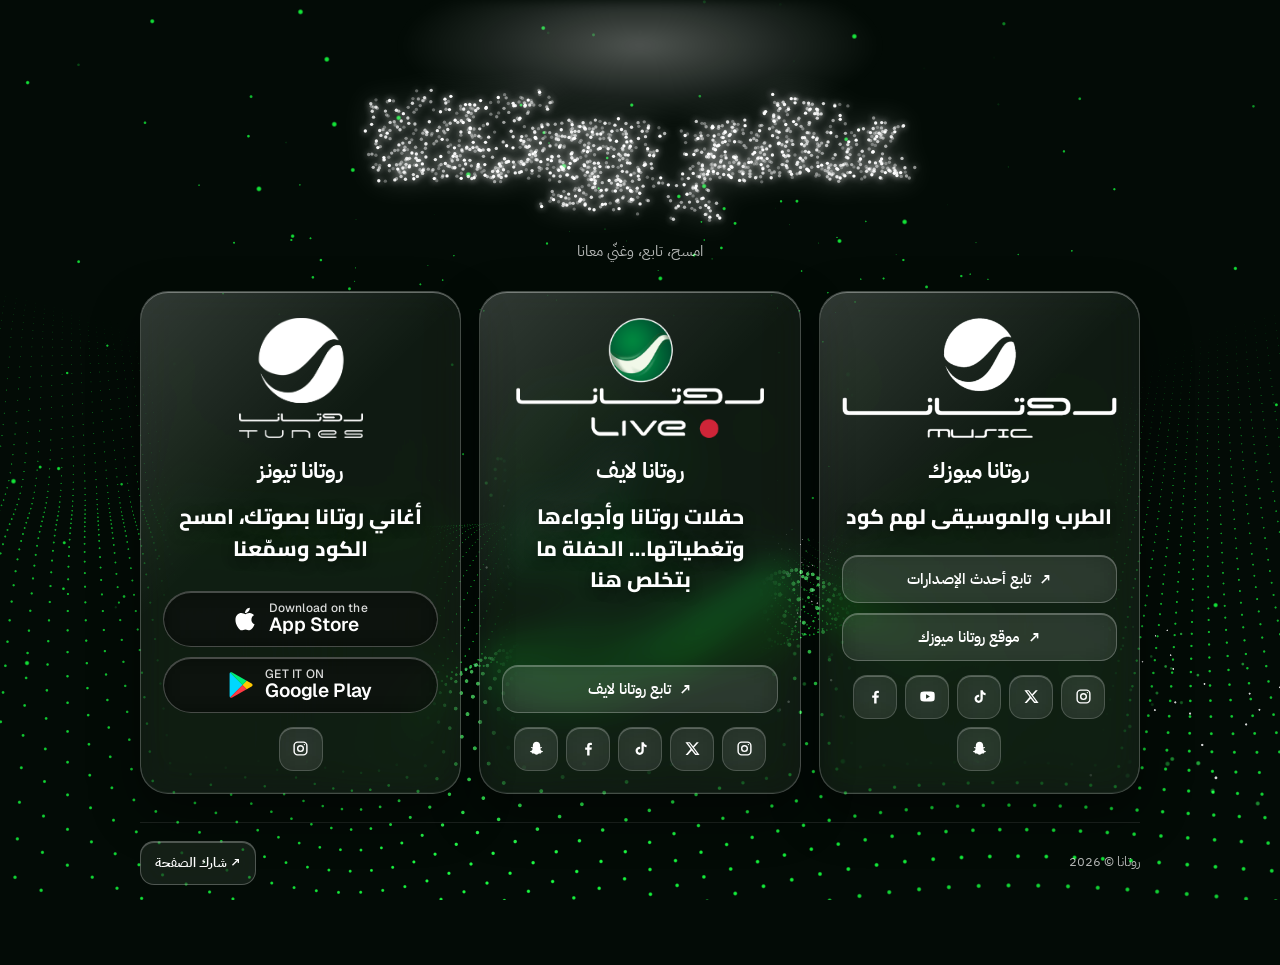
==== index.html @ de1cac42 "Restore first dot title version" ====
<!doctype html>
<html lang="ar" dir="rtl" data-theme="dark">
  <head>
    <meta charset="utf-8" />
    <meta name="viewport" content="width=device-width, initial-scale=1, viewport-fit=cover" />
    <meta name="theme-color" content="#030b06" />
    <title>عالم روتانا</title>
    <link rel="preconnect" href="https://fonts.googleapis.com" />
    <link rel="preconnect" href="https://fonts.gstatic.com" crossorigin />
    <link
      rel="stylesheet"
      href="https://fonts.googleapis.com/css2?family=IBM+Plex+Sans+Arabic:wght@400;500;600;700&family=Cairo:wght@800;900&family=Geist:wght@400;500;600&family=Geist+Mono:wght@400&display=swap"
    />
    <link rel="stylesheet" href="style.css" />
    <style>
      :root {
        --x-bg: #030b06;
        --x-green: #18c780;
        --x-green-hi: #14ff3d;
        --x-ink: #ffffff;
        --x-ink-2: rgba(255, 255, 255, 0.7);
        --x-font: "IBM Plex Sans Arabic", "Segoe UI", Tahoma, system-ui, sans-serif;
      }
      html, body { background: var(--x-bg); }
      body {
        color: var(--x-ink);
        font-family: var(--x-font);
        font-size: 16px;
        line-height: 1.6;
        -webkit-font-smoothing: antialiased;
        margin: 0;
      }

      /* Owner's background host (particles-bg.css) */
      .rotana-background-host,
      .rotana-particle-background {
        position: fixed;
        inset: 0;
        pointer-events: none;
        z-index: 0;
        overflow: hidden;
        background: #030b06;
      }
      .rotana-particle-background canvas {
        display: block;
        position: absolute;
        inset: 0;
        width: 100%;
        height: 100%;
      }
      /* Fallback: no WebGL or reduced motion */
      .rotana-background-host.x-fallback {
        background-color: #030b06;
        background-image: radial-gradient(rgba(255, 255, 255, 0.06) 1px, transparent 1.4px);
        background-size: 16px 16px;
      }

      #bg.rotana-background-host { position: fixed; inset: 0; z-index: 0; }
      .page {
        position: relative;
        z-index: 1;
        background: transparent;
      }
      .x-wrap {
        position: relative;
        z-index: 1;
        background: transparent;
        max-width: 1120px;
        margin: 0 auto;
        padding: 28px 18px 32px;
        font-family: var(--x-font);
      }

      /* Header */
      .x-head { text-align: center; padding: 8px 0 28px; }
      .x-head__logo { width: 140px; height: auto; display: block; margin: 0 auto 18px; }
      .x-head h1 {
        font: 700 26px/1.3 var(--x-font);
        margin: 0 0 6px;
        color: var(--x-ink);
        letter-spacing: 0;
      }
      .x-head p { margin: 0; color: var(--x-ink-2); font-size: 15px; }
      /* Dot-matrix title */
      .x-dt { position: relative; width: 100%; max-width: 560px; margin: 0 auto 10px; aspect-ratio: 3.4 / 1; }
      .x-dt::before {
        content: ""; position: absolute; left: 50%; top: -38%; width: 120%; height: 150%;
        transform: translateX(-50%); pointer-events: none;
        background: radial-gradient(ellipse 50% 45% at 50% 18%, rgba(255,255,255,.30), rgba(255,255,255,.10) 45%, rgba(255,255,255,0) 72%);
        filter: blur(6px);
      }
      .x-dt canvas { position: relative; display: block; width: 100%; height: 100%;
        filter: drop-shadow(0 0 3px rgba(255,255,255,.95)) drop-shadow(0 0 14px rgba(255,255,255,.45)); }
      .x-head .x-dt__text { position: absolute; inset: 0; margin: 0; display: flex; align-items: center; justify-content: center;
        font: 900 64px/1 "Cairo", var(--x-font); color: #fff; text-shadow: 0 0 18px rgba(255,255,255,.6); }
      .x-head .x-dt.is-dots .x-dt__text { color: transparent; text-shadow: none; }


      /* Cards */
      .x-cards { display: grid; grid-template-columns: 1fr; gap: 18px; }
      .x-card {
        position: relative;
        display: flex;
        flex-direction: column;
        gap: 14px;
        padding: 26px 22px 22px;
        border-radius: 28px;
        isolation: isolate;
        border: 1px solid rgba(255, 255, 255, 0.22);
        background: rgba(20, 24, 22, 0.72);
        box-shadow: inset 0 1px 0 rgba(255, 255, 255, 0.35), inset 0 -1px 0 rgba(255, 255, 255, 0.06), 0 20px 50px rgba(0, 0, 0, 0.45);
        scroll-margin-top: 24px;
        transition: border-color 0.3s ease;
        text-align: center;
        align-items: center;
      }
      .x-card::before {
        content: "";
        position: absolute;
        inset: 0;
        z-index: -1;
        border-radius: inherit;
        background: linear-gradient(135deg, rgba(255, 255, 255, 0.14), transparent 40%);
        pointer-events: none;
      }
      .x-card > * { width: 100%; }
      .x-card > .x-card__sub, .x-card > .x-arrived { width: auto; }
      @supports ((backdrop-filter: blur(18px)) or (-webkit-backdrop-filter: blur(18px))) {
        .x-card {
          background: linear-gradient(rgba(255, 255, 255, 0.06), rgba(255, 255, 255, 0.06)) transparent;
          -webkit-backdrop-filter: blur(18px) saturate(170%);
          backdrop-filter: blur(18px) saturate(170%);
        }
      }
      .x-card__mark { display: flex; justify-content: center; align-items: center; height: 110px; }
      .x-card__mark img { max-height: 110px; max-width: 100%; width: auto; height: auto; object-fit: contain; display: block; margin: 0 auto; }
      @media (min-width: 900px) {
        .x-card__mark { height: 120px; }
        .x-card__mark img { max-height: 120px; }
      }
      .x-card__sub {
        display: inline-flex;
        align-items: center;
        gap: 6px;
        font: 600 12px/1 var(--x-font);
        letter-spacing: 0.22em;
        color: var(--x-ink-2);
        direction: ltr;
      }
      .x-live-dot {
        width: 7px; height: 7px; border-radius: 50%;
        background: #ff3b3b;
        box-shadow: 0 0 0 3px rgba(255, 59, 59, 0.18);
      }
      .x-card h2 { font: 700 22px/1.35 var(--x-font); margin: 4px 0 0; color: var(--x-ink); }
      .x-card__line { margin: 2px 0 4px; color: #fff; font-family: "Cairo", var(--x-font); font-weight: 800; font-size: 21px; line-height: 1.5; letter-spacing: 0; text-shadow: 0 2px 12px rgba(0,0,0,.55); flex: 1; }

      .x-btns { display: flex; flex-direction: column; align-items: stretch; justify-content: center; gap: 10px; margin-top: 4px; text-align: center; }
      .x-btn {
        display: flex;
        align-items: center;
        justify-content: center;
        gap: 8px;
        min-height: 48px;
        padding: 10px 16px;
        border-radius: 16px;
        border: 1px solid rgba(255, 255, 255, 0.25);
        background-color: transparent;
        background-image: linear-gradient(rgba(255, 255, 255, 0.08), rgba(255, 255, 255, 0.08));
        -webkit-backdrop-filter: blur(18px) saturate(170%);
        backdrop-filter: blur(18px) saturate(170%);
        box-shadow: inset 0 1px 0 rgba(255, 255, 255, 0.25);
        color: var(--x-ink);
        font: 600 15px/1.2 var(--x-font);
        text-decoration: none;
        transition: border-color 0.2s ease, background-color 0.2s ease;
      }
      .x-btn:hover, .x-btn:active, .x-btn:focus-visible {
        border-color: var(--x-green);
        background-color: transparent;
        background-image: linear-gradient(rgba(255, 255, 255, 0.14), rgba(255, 255, 255, 0.14));
        color: var(--x-ink);
      }
      .x-btn:focus-visible, .x-icon:focus-visible { outline: 2px solid var(--x-green-hi); outline-offset: 2px; }
      .x-btn--pick { border-color: var(--x-green); }

      /* Store badges */
      .x-store {
        direction: ltr;
        gap: 12px;
        min-height: 56px;
        padding: 8px 22px;
        border-radius: 999px;
        border: 1px solid rgba(255, 255, 255, 0.25);
        background-color: rgba(0, 0, 0, 0.55);
        background-image: none;
        -webkit-backdrop-filter: blur(10px);
        backdrop-filter: blur(10px);
      }
      .x-store:hover, .x-store:active, .x-store:focus-visible { background-color: rgba(0, 0, 0, 0.7); background-image: none; }
      .x-store.x-btn--pick { border-color: var(--x-green); box-shadow: 0 0 0 1px var(--x-green), 0 0 18px rgba(24, 199, 128, 0.3); }
      .x-store__logo { width: 24px; height: 26px; flex: none; display: block; }
      .x-store__txt { display: flex; flex-direction: column; align-items: flex-start; text-align: left; line-height: 1.1; font-family: "Geist", system-ui, sans-serif; }
      .x-store__txt small { font-size: 12px; font-weight: 500; letter-spacing: 0.02em; color: rgba(255, 255, 255, 0.85); }
      .x-store__txt b { font-size: 19px; font-weight: 600; letter-spacing: -0.01em; color: #fff; }

      .x-icons { display: flex; flex-wrap: wrap; justify-content: center; gap: 8px; }
      .x-icon {
        width: 44px; height: 44px;
        display: inline-flex; align-items: center; justify-content: center;
        border-radius: 14px;
        border: 1px solid rgba(255, 255, 255, 0.18);
        background-color: transparent;
        background-image: linear-gradient(rgba(255, 255, 255, 0.08), rgba(255, 255, 255, 0.08));
        -webkit-backdrop-filter: blur(18px) saturate(170%);
        backdrop-filter: blur(18px) saturate(170%);
        box-shadow: inset 0 1px 0 rgba(255, 255, 255, 0.25);
        color: #fff;
        transition: border-color 0.2s ease;
      }
      .x-icon:hover, .x-icon:active { border-color: var(--x-green); }
      .x-icon svg { width: 17px; height: 17px; display: block; }

      /* Arrived via QR */
      .x-arrived {
        position: absolute;
        top: 18px;
        left: 18px;
        padding: 4px 10px;
        border-radius: 999px;
        font: 600 12px/1.5 var(--x-font);
        color: #d9ffe9;
        background: rgba(24, 199, 128, 0.16);
        border: 1px solid rgba(24, 199, 128, 0.5);
      }
      .x-arrived[hidden] { display: none; }
      .x-card.is-arrived { border-color: var(--x-green); animation: x-glow 2s ease-out 1; }
      @keyframes x-glow {
        0% { box-shadow: inset 0 1px 0 rgba(255,255,255,.35), 0 0 0 0 rgba(24,199,128,0); }
        30% { box-shadow: inset 0 1px 0 rgba(255,255,255,.35), 0 0 36px 4px rgba(24,199,128,.45); }
        100% { box-shadow: inset 0 1px 0 rgba(255,255,255,.35), inset 0 -1px 0 rgba(255,255,255,.06), 0 20px 50px rgba(0,0,0,.45); }
      }

      /* Footer */
      .x-foot {
        display: flex;
        align-items: center;
        justify-content: space-between;
        gap: 12px;
        margin-top: 28px;
        padding-top: 18px;
        border-top: 1px solid rgba(255, 255, 255, 0.1);
        color: var(--x-ink-2);
        font-size: 13px;
      }
      .x-foot p { margin: 0; }
      .x-share {
        min-height: 44px;
        padding: 8px 14px;
        border-radius: 14px;
        border: 1px solid rgba(255, 255, 255, 0.25);
        background-color: transparent;
        background-image: linear-gradient(rgba(255, 255, 255, 0.08), rgba(255, 255, 255, 0.08));
        -webkit-backdrop-filter: blur(18px) saturate(170%);
        backdrop-filter: blur(18px) saturate(170%);
        box-shadow: inset 0 1px 0 rgba(255, 255, 255, 0.25);
        color: var(--x-ink);
        font: 600 13px/1 var(--x-font);
        cursor: pointer;
        transition: border-color 0.2s ease;
      }
      .x-share:hover, .x-share:active, .x-share.is-done { border-color: var(--x-green); }
      .x-share-status {
        margin: 10px 0 0;
        text-align: center;
        color: #d9ffe9;
        font-size: 13px;
        word-break: break-all;
      }
      .x-share-status[hidden] { display: none; }

      @media (min-width: 900px) {
        .x-wrap { padding: 44px 28px 40px; }
        .x-head__logo { width: 180px; }
        .x-cards { grid-template-columns: repeat(3, 1fr); }
      }
      @media (prefers-reduced-motion: reduce) {
        .x-card.is-arrived { animation: none; box-shadow: 0 0 28px 2px rgba(24, 199, 128, 0.35); }
        .x-btn, .x-icon, .x-card, .x-share { transition: none; }
      }
    </style>
  </head>
  <body>
    <div id="bg" class="rotana-background-host" aria-hidden="true"></div>
    <div class="page" id="top">
      <main class="x-wrap">
        <header class="x-head">
          <div class="x-dt" id="dotTitleWrap">
            <canvas id="dotTitle" aria-hidden="true"></canvas>
            <h1 class="x-dt__text">عالم روتانا</h1>
          </div>
          <p>امسح، تابع، وغنّي معانا</p>
        </header>

        <div class="x-cards">
          <section class="x-card" id="music" aria-labelledby="music-t">
            <span class="x-arrived" hidden>وصلت عبر الكود</span>
            <div class="x-card__mark">
              <img src="music-logo-official.png" alt="Rotana Music" />
            </div>
            <h2 id="music-t">روتانا ميوزك</h2>
            <p class="x-card__line">الطرب والموسيقى لهم كود</p>
            <div class="x-btns">
              <a class="x-btn" href="https://music.rotanamusic.com/music-releases" target="_blank" rel="noopener"><span aria-hidden="true">↗</span> تابع أحدث الإصدارات</a>
              <a class="x-btn" href="https://rotanamusic.com/" target="_blank" rel="noopener"><span aria-hidden="true">↗</span> موقع روتانا ميوزك</a>
            </div>
            <div class="x-icons">
              <a class="x-icon" href="https://www.instagram.com/rotanamusic/" target="_blank" rel="noopener" aria-label="Instagram"><svg viewBox="0 0 24 24" fill="none" stroke="currentColor" stroke-width="2"><rect x="3" y="3" width="18" height="18" rx="5"/><circle cx="12" cy="12" r="4"/><circle cx="17.5" cy="6.5" r="1" fill="currentColor" stroke="none"/></svg></a>
              <a class="x-icon" href="https://x.com/RotanaMusic" target="_blank" rel="noopener" aria-label="X"><svg viewBox="0 0 24 24" fill="currentColor"><path d="M17.8 3h3.1l-6.8 7.7L22 21h-6.2l-4.9-6.3L5.3 21H2.2l7.2-8.3L2 3h6.4l4.4 5.8L17.8 3zm-1.1 16.2h1.7L7.4 4.7H5.6l11.1 14.5z"/></svg></a>
              <a class="x-icon" href="https://www.tiktok.com/@rotanamusic" target="_blank" rel="noopener" aria-label="TikTok"><svg viewBox="0 0 24 24" fill="currentColor"><path d="M16.6 3c.4 2.2 1.8 3.7 4 4v3.1c-1.5 0-2.8-.4-4-1.2v6.3c0 3.4-2.6 5.8-5.8 5.8S5 18.6 5 15.3c0-3.4 2.9-6 6.5-5.6v3.2c-1.7-.4-3.3.8-3.3 2.4 0 1.4 1.1 2.6 2.6 2.6s2.6-1.1 2.6-2.8V3h3.2z"/></svg></a>
              <a class="x-icon" href="https://www.youtube.com/@rotanamusic" target="_blank" rel="noopener" aria-label="YouTube"><svg viewBox="0 0 24 24" fill="currentColor"><path d="M22 8.2c-.2-1.6-1-2.6-2.6-2.8C17.1 5 12 5 12 5s-5.1 0-7.4.4C3 5.6 2.2 6.6 2 8.2 1.8 9.6 1.8 12 1.8 12s0 2.4.2 3.8c.2 1.6 1 2.6 2.6 2.8C6.9 19 12 19 12 19s5.1 0 7.4-.4c1.6-.2 2.4-1.2 2.6-2.8.2-1.4.2-3.8.2-3.8s0-2.4-.2-3.8zM10 15.2V8.8l5.4 3.2-5.4 3.2z"/></svg></a>
              <a class="x-icon" href="https://www.facebook.com/rotanamusic" target="_blank" rel="noopener" aria-label="Facebook"><svg viewBox="0 0 24 24" fill="currentColor"><path d="M13.5 22v-8.2h2.8l.4-3.2h-3.2V8.5c0-.9.3-1.6 1.6-1.6h1.7V4.1c-.3 0-1.3-.1-2.5-.1-2.5 0-4.2 1.5-4.2 4.3v2.4H7.3v3.2h2.8V22h3.4z"/></svg></a>
              <a class="x-icon" href="https://www.snapchat.com/@rotanamusic" target="_blank" rel="noopener" aria-label="Snapchat"><svg viewBox="0 0 24 24" fill="currentColor"><path d="M12 2.5c2.9 0 5.2 2.2 5.2 5.3v2.4c.5.2 1.1 0 1.6-.2.6-.2 1.2.5.7 1-.6.6-1.7.8-2.2 1.2.4 1.6 1.9 3.3 3.6 3.8.5.2.5.8 0 1-.8.4-1.8.5-2.3.8-.2.4-.2 1-.5 1.2-.5.3-1.4-.1-2.4.1-1.3.3-2 1.7-3.7 1.7s-2.4-1.4-3.7-1.7c-1-.2-1.9.2-2.4-.1-.3-.2-.3-.8-.5-1.2-.5-.3-1.5-.4-2.3-.8-.5-.2-.5-.8 0-1 1.7-.5 3.2-2.2 3.6-3.8-.5-.4-1.6-.6-2.2-1.2-.5-.5.1-1.2.7-1 .5.2 1.1.4 1.6.2V7.8c0-3.1 2.3-5.3 5.2-5.3z"/></svg></a>
            </div>
          </section>

          <section class="x-card" id="live" aria-labelledby="live-t">
            <span class="x-arrived" hidden>وصلت عبر الكود</span>
            <div class="x-card__mark">
              <img src="live-logo-white.png" alt="Rotana Live" />
            </div>
            <h2 id="live-t">روتانا لايف</h2>
            <p class="x-card__line">حفلات روتانا وأجواءها وتغطياتها… الحفلة ما بتخلص هنا</p>
            <div class="x-btns">
              <a class="x-btn" href="https://www.instagram.com/rotanalive/" target="_blank" rel="noopener"><span aria-hidden="true">↗</span> تابع روتانا لايف</a>
            </div>
            <div class="x-icons">
              <a class="x-icon" href="https://www.instagram.com/rotanalive/" target="_blank" rel="noopener" aria-label="Instagram"><svg viewBox="0 0 24 24" fill="none" stroke="currentColor" stroke-width="2"><rect x="3" y="3" width="18" height="18" rx="5"/><circle cx="12" cy="12" r="4"/><circle cx="17.5" cy="6.5" r="1" fill="currentColor" stroke="none"/></svg></a>
              <a class="x-icon" href="https://x.com/RotanaLive" target="_blank" rel="noopener" aria-label="X"><svg viewBox="0 0 24 24" fill="currentColor"><path d="M17.8 3h3.1l-6.8 7.7L22 21h-6.2l-4.9-6.3L5.3 21H2.2l7.2-8.3L2 3h6.4l4.4 5.8L17.8 3zm-1.1 16.2h1.7L7.4 4.7H5.6l11.1 14.5z"/></svg></a>
              <a class="x-icon" href="https://www.tiktok.com/@rotanalive" target="_blank" rel="noopener" aria-label="TikTok"><svg viewBox="0 0 24 24" fill="currentColor"><path d="M16.6 3c.4 2.2 1.8 3.7 4 4v3.1c-1.5 0-2.8-.4-4-1.2v6.3c0 3.4-2.6 5.8-5.8 5.8S5 18.6 5 15.3c0-3.4 2.9-6 6.5-5.6v3.2c-1.7-.4-3.3.8-3.3 2.4 0 1.4 1.1 2.6 2.6 2.6s2.6-1.1 2.6-2.8V3h3.2z"/></svg></a>
              <a class="x-icon" href="https://www.facebook.com/rotanalive" target="_blank" rel="noopener" aria-label="Facebook"><svg viewBox="0 0 24 24" fill="currentColor"><path d="M13.5 22v-8.2h2.8l.4-3.2h-3.2V8.5c0-.9.3-1.6 1.6-1.6h1.7V4.1c-.3 0-1.3-.1-2.5-.1-2.5 0-4.2 1.5-4.2 4.3v2.4H7.3v3.2h2.8V22h3.4z"/></svg></a>
              <a class="x-icon" href="https://www.snapchat.com/add/rotanalive" target="_blank" rel="noopener" aria-label="Snapchat"><svg viewBox="0 0 24 24" fill="currentColor"><path d="M12 2.5c2.9 0 5.2 2.2 5.2 5.3v2.4c.5.2 1.1 0 1.6-.2.6-.2 1.2.5.7 1-.6.6-1.7.8-2.2 1.2.4 1.6 1.9 3.3 3.6 3.8.5.2.5.8 0 1-.8.4-1.8.5-2.3.8-.2.4-.2 1-.5 1.2-.5.3-1.4-.1-2.4.1-1.3.3-2 1.7-3.7 1.7s-2.4-1.4-3.7-1.7c-1-.2-1.9.2-2.4-.1-.3-.2-.3-.8-.5-1.2-.5-.3-1.5-.4-2.3-.8-.5-.2-.5-.8 0-1 1.7-.5 3.2-2.2 3.6-3.8-.5-.4-1.6-.6-2.2-1.2-.5-.5.1-1.2.7-1 .5.2 1.1.4 1.6.2V7.8c0-3.1 2.3-5.3 5.2-5.3z"/></svg></a>
            </div>
          </section>

          <section class="x-card" id="tunes" aria-labelledby="tunes-t">
            <span class="x-arrived" hidden>وصلت عبر الكود</span>
            <div class="x-card__mark">
              <img src="tunes-logo-white.png" alt="Rotana Tunes" />
            </div>
            <h2 id="tunes-t">روتانا تيونز</h2>
            <p class="x-card__line">أغاني روتانا بصوتك، امسح الكود وسمّعنا</p>
            <div class="x-btns" id="stores">
              <a class="x-btn x-store" data-store="ios" href="https://apps.apple.com/sa/app/rotana-tunes/id6760004818" target="_blank" rel="noopener" aria-label="Download on the App Store"><svg class="x-store__logo" viewBox="0 0 384 512" aria-hidden="true"><path fill="#ffffff" d="M318.7 268.7c-.2-36.7 16.4-64.4 50-84.8-18.8-26.9-47.2-41.7-84.7-44.6-35.5-2.8-74.3 20.7-88.5 20.7-15 0-49.4-19.7-76.4-19.7C63.3 141.2 4 184.8 4 273.5q0 39.3 14.4 81.2c12.8 36.7 59 126.7 107.2 125.2 25.2-.6 43-17.9 75.8-17.9 31.8 0 48.3 17.9 76.4 17.9 48.6-.7 90.4-82.5 102.6-119.3-65.2-30.7-61.7-90-61.7-91.9zm-56.6-164.2c27.3-32.4 24.8-61.9 24-72.5-24.1 1.4-52 16.4-67.9 34.9-17.5 19.8-27.8 44.3-25.6 71.9 26.1 2 49.9-11.4 69.5-34.3z"/></svg><span class="x-store__txt"><small>Download on the</small><b>App Store</b></span></a>
              <a class="x-btn x-store" data-store="android" href="https://play.google.com/store/apps/details?id=rotana.tunes" target="_blank" rel="noopener" aria-label="Get it on Google Play"><svg class="x-store__logo" viewBox="0 0 24 26" aria-hidden="true"><path fill="#00D7FE" d="M1.1.6C.8.9.6 1.4.6 2v22c0 .6.2 1.1.5 1.4l.1.1L13.5 13.2V12.8L1.2.5z"/><path fill="#FFC900" d="M17.6 17.3l-4.1-4.1v-.4l4.1-4.1.1.1 4.9 2.8c1.4.8 1.4 2.1 0 2.9l-4.9 2.8z"/><path fill="#FF3A44" d="M17.7 17.2L13.5 13 1.1 25.4c.5.5 1.2.5 2.1.1l14.5-8.3"/><path fill="#00F076" d="M17.7 8.8L3.2.5C2.3 0 1.6.1 1.1.6L13.5 13z"/></svg><span class="x-store__txt"><small>GET IT ON</small><b>Google Play</b></span></a>
            </div>
            <div class="x-icons">
              <a class="x-icon" href="https://www.instagram.com/rotanatunes/" target="_blank" rel="noopener" aria-label="Instagram"><svg viewBox="0 0 24 24" fill="none" stroke="currentColor" stroke-width="2"><rect x="3" y="3" width="18" height="18" rx="5"/><circle cx="12" cy="12" r="4"/><circle cx="17.5" cy="6.5" r="1" fill="currentColor" stroke="none"/></svg></a>
            </div>
          </section>
        </div>

        <footer class="x-foot">
          <p>روتانا © 2026</p>
          <button class="x-share" type="button" id="share">↗ شارك الصفحة</button>
        </footer>
        <p class="x-share-status" id="share-status" role="status" aria-live="polite" hidden></p>
      </main>
    </div>
    <script src="app.js"></script>
    <script src="rotana-particles.js"></script>
    <script>
      (function () {
        var host = document.getElementById("bg");
        var reduced = window.matchMedia && matchMedia("(prefers-reduced-motion: reduce)").matches;

        function fallback() {
          host.innerHTML = "";
          host.classList.add("x-fallback");
        }

        function mountBg() {
          if (typeof window.mountRotanaParticles !== "function") return fallback();
          try {
            var stop = window.mountRotanaParticles(host);
            var c = host.querySelector("canvas");
            var r = c && c.dataset.renderer;
            if (!c || r === "unavailable" || r === "shader-error") {
              if (typeof stop === "function") stop();
              fallback();
            }
          } catch (e) {
            fallback();
          }
        }

        // Store button order by device
        function sortStores() {
          var ua = navigator.userAgent || "";
          var ios = /iPhone|iPad|iPod/i.test(ua) || (/Macintosh/.test(ua) && navigator.maxTouchPoints > 1);
          var android = /Android/i.test(ua);
          var wrap = document.getElementById("stores");
          var pick = ios ? "ios" : android ? "android" : null;
          if (!pick || !wrap) return;
          var btn = wrap.querySelector('[data-store="' + pick + '"]');
          btn.classList.add("x-btn--pick");
          wrap.insertBefore(btn, wrap.firstChild);
        }

        // QR deep links
        var ids = ["music", "live", "tunes"];
        function arrive() {
          var id = (location.hash || "").slice(1);
          if (ids.indexOf(id) < 0) return;
          var card = document.getElementById(id);
          ids.forEach(function (k) {
            var el = document.getElementById(k);
            el.classList.remove("is-arrived");
            el.querySelector(".x-arrived").hidden = true;
          });
          void card.offsetWidth;
          card.classList.add("is-arrived");
          card.querySelector(".x-arrived").hidden = false;
          card.scrollIntoView({ behavior: reduced ? "auto" : "smooth", block: "center" });
          setTimeout(function () { card.classList.remove("is-arrived"); }, 2200);
        }

        // Share
        function share() {
          var btn = document.getElementById("share");
          var url = location.href.split("#")[0];
          var data = { title: "عالم روتانا", text: "امسح، تابع، وغنّي معانا", url: url };
          var status = document.getElementById("share-status");
          function flash(msg) {
            btn.textContent = msg;
            btn.classList.add("is-done");
            status.textContent = msg === url ? "انسخ الرابط: " + url : msg;
            status.hidden = false;
          }
          function legacyCopy() {
            var ta = document.createElement("textarea");
            ta.value = url;
            ta.setAttribute("readonly", "");
            ta.style.position = "fixed";
            ta.style.opacity = "0";
            document.body.appendChild(ta);
            ta.select();
            var ok = false;
            try { ok = document.execCommand("copy"); } catch (e) {}
            ta.remove();
            flash(ok ? "تم نسخ الرابط ✓" : url);
          }
          function copy() {
            flash("جارٍ نسخ الرابط…");
            if (navigator.clipboard && navigator.clipboard.writeText) {
              var settled = false;
              setTimeout(function () { if (!settled) { settled = true; legacyCopy(); } }, 800);
              navigator.clipboard.writeText(url).then(function () {
                if (!settled) { settled = true; flash("تم نسخ الرابط ✓"); }
              }, function () { if (!settled) { settled = true; legacyCopy(); } });
            } else {
              legacyCopy();
            }
          }
          if (navigator.share) {
            flash("جارٍ المشاركة…");
            navigator.share(data).then(function () { flash("شكراً للمشاركة ✓"); }, function (err) {
              if (!err || err.name !== "AbortError") copy();
            });
          } else {
            copy();
          }
        }

        document.addEventListener("DOMContentLoaded", function () {
          mountBg();
          sortStores();
          setTimeout(arrive, 150);
        });
        window.addEventListener("hashchange", arrive);
        document.getElementById("share").addEventListener("click", share);
      })();
    </script>
    <script>
    (function () {
      var wrap = document.getElementById("dotTitleWrap");
      var cv = document.getElementById("dotTitle");
      if (!wrap || !cv || !cv.getContext) return;
      var ctx = cv.getContext("2d");
      var TEXT = "عالم روتانا";
      var dots = [], W = 0, H = 0, dpr = 1, ptr = { x: -9999, y: -9999 }, t0 = performance.now();
      var still = window.matchMedia && matchMedia("(prefers-reduced-motion: reduce)").matches;
      function build() {
        var r = wrap.getBoundingClientRect();
        W = Math.round(r.width); H = Math.round(r.height);
        if (!W || !H) return;
        dpr = Math.min(window.devicePixelRatio || 1, 2);
        cv.width = W * dpr; cv.height = H * dpr;
        var off = document.createElement("canvas"); off.width = W; off.height = H;
        var o = off.getContext("2d");
        var fs = H * 0.78;
        o.font = "900 " + fs + "px Cairo, 'IBM Plex Sans Arabic', sans-serif";
        var tw = o.measureText(TEXT).width;
        if (tw > W * 0.96) { fs = fs * (W * 0.96) / tw; o.font = "900 " + fs + "px Cairo, 'IBM Plex Sans Arabic', sans-serif"; }
        o.direction = "rtl"; o.textAlign = "center"; o.textBaseline = "middle"; o.fillStyle = "#fff";
        o.fillText(TEXT, W / 2, H * 0.56);
        var data = o.getImageData(0, 0, W, H).data;
        var step = Math.max(3, Math.round(W / 150));
        dots = [];
        for (var y = 0; y < H; y += step) for (var x = 0; x < W; x += step) {
          if (data[(y * W + x) * 4 + 3] > 140) dots.push({ x: x, y: y, ox: x + (Math.random() - .5) * W, oy: y + (Math.random() - .5) * H, px: 0, py: 0, ph: Math.random() * 6.28, s: step });
        }
        dots.forEach(function (d) { d.px = d.ox; d.py = d.oy; });
        wrap.classList.add("is-dots");
        t0 = performance.now();
      }
      function frame(now) {
        if (!W) { requestAnimationFrame(frame); return; }
        ctx.setTransform(dpr, 0, 0, dpr, 0, 0);
        ctx.clearRect(0, 0, W, H);
        var tt = (now - t0) / 1000, ease = still ? 1 : Math.min(1, tt / 1.4);
        ease = 1 - Math.pow(1 - ease, 3);
        ctx.fillStyle = "#fff";
        for (var i = 0; i < dots.length; i++) {
          var d = dots[i];
          var tx = d.x, ty = d.y;
          var dx = tx - ptr.x, dy = ty - ptr.y, dist = Math.sqrt(dx * dx + dy * dy), R = W * 0.12;
          if (dist < R) { var f = (1 - dist / R) * 14; tx += dx / (dist || 1) * f; ty += dy / (dist || 1) * f; }
          var gx = d.ox + (tx - d.ox) * ease, gy = d.oy + (ty - d.oy) * ease;
          d.px += (gx - d.px) * 0.2; d.py += (gy - d.py) * 0.2;
          var tw = still ? 1 : 0.65 + 0.35 * Math.sin(now / 520 + d.ph);
          ctx.globalAlpha = tw;
          ctx.beginPath(); ctx.arc(d.px, d.py, d.s * 0.42, 0, 6.2832); ctx.fill();
        }
        ctx.globalAlpha = 1;
        if (!still || tt < 2) requestAnimationFrame(frame);
      }
      function setP(e) { var r = cv.getBoundingClientRect(), p = e.touches ? e.touches[0] : e; ptr.x = p.clientX - r.left; ptr.y = p.clientY - r.top; }
      function clearP() { ptr.x = ptr.y = -9999; }
      wrap.addEventListener("pointermove", setP); wrap.addEventListener("pointerleave", clearP);
      wrap.addEventListener("touchmove", setP, { passive: true }); wrap.addEventListener("touchend", clearP);
      var ready = (document.fonts && document.fonts.load) ? document.fonts.load("900 60px Cairo", TEXT) : Promise.resolve();
      Promise.resolve(ready).catch(function () {}).then(function () { build(); requestAnimationFrame(frame); });
      var rt; window.addEventListener("resize", function () { clearTimeout(rt); rt = setTimeout(build, 200); });
    })();
    </script>
  </body>
</html>
---- style.css ----
/* Site's design tokens and component styles. Each component's rules follow its @component comment. style-gates: data */

/* @component foundations */
:root {
  color-scheme: light dark;

  --text-primary: light-dark(#1d1d1f, #f5f5f7);         /* body text */
  --text-secondary: light-dark(#636366, #a1a1a6);       /* supporting grey text */
  --text-tertiary: light-dark(#1d1d1f4d, #f5f5f74d);    /* hollow dots, faint marks; never body text */
  --text-primary-on: light-dark(#f5f5f7, #1d1d1f);      /* text on --fill-primary */
  --text-secondary-on: light-dark(#aeaeb2, #5c5c60);    /* grey text on --fill-primary */
  --fill-primary: light-dark(#1d1d1f, #f5f5f7);         /* the strong fill: solid chips, the nav, the badge */
  --fill-primary-on: light-dark(#f5f5f7, #1d1d1f);      /* the page background */
  --fill-secondary: light-dark(#1d1d1f80, #f5f5f780);
  --fill-tertiary: light-dark(#e8e8ea, #2a2a2d);        /* the grey card, panel and row tint */
  --fill-segment: light-dark(#3a3a3c, #e2e2e4);         /* the nav's tab track */
  --fill-system-green: #00a665;                         /* status: done, ready */
  --fill-system-orange: #ff4d00;                        /* status: now, current */
  --fill-system-red: light-dark(#da2f35, #f1555b);      /* status: blocked, error */
  --transparent-primary: light-dark(#1d1d1f4d, #f5f5f74d);
  --stroke-primary: light-dark(#1d1d1f24, #f5f5f724);   /* strong hairline */
  --stroke-secondary: light-dark(#1d1d1f12, #f5f5f712); /* faint hairline between rows */
  --stroke-primary-on: light-dark(#f5f5f71a, #1d1d1f1a);
  --stroke-composer: light-dark(#f5f5f780, #1d1d1f80);  /* the callout's glass edge */
  --stroke-system-orange: #ff4d0026;
  --hover-wash: light-dark(#1d1d1f0d, #f5f5f70d);
  --hover-wash-primary-on: light-dark(#f9f9fa26, #1d1d1f14);

  /* The hero is light text over a dark photo in both themes. */
  --hero-surface: #161f39;
  --hero-text: #f5f5f7;
  --hero-text-muted: #f5f5f7cc;
  --hero-scrim-strong: rgb(22 31 57 / 0.78);
  --hero-scrim-soft: rgb(22 31 57 / 0.3);
  --hero-scrim-side: rgb(22 31 57 / 0.45);
  --hero-glass: rgb(22 31 57 / 0.42);
  --hero-glass-faint: rgb(22 31 57 / 0.35);
  --hero-glass-stroke: rgb(245 245 247 / 0.28);

  --mat-regular: light-dark(rgb(255 255 255 / 0.56), rgb(29 29 31 / 0.55));
  --mat-thin: light-dark(rgb(255 255 255 / 0.22), rgb(29 29 31 / 0.4));
  --mat-agent: light-dark(rgb(255 255 255 / 0.84), rgb(29 29 31 / 0.66));
  --mat-inverse: color-mix(in srgb, var(--fill-primary) 86%, transparent);  /* the nav: dark on light, light on dark */
  --site-blur: blur(50px) saturate(1.6);
  --site-shadow: 0 8px 40px #1d1d1f1f;

  --sans: "GT Standard", "GT Standard L", "Geist", -apple-system, BlinkMacSystemFont, "Helvetica Neue", sans-serif;
  --lh: 1.3;                                            /* every text style is 130% */
  --weight-light: 300;
  --weight-regular: 400;
  --weight-medium: 500;
  --weight-bold: 600;
  --size-caption: 12px;                                 /* the smallest text allowed */
  --size-meta: 13px;
  --size-small: 14px;
  --size-body: 15px;
  --size-prose: 16px;
  --size-heading: 20px;
  --size-figure: clamp(24px, 3vw, 32px);
  --size-title: clamp(26px, 3vw, 32px);
  --size-display: clamp(34px, 5vw, 48px);
  --size-lede: clamp(16px, 1.7vw, 20px);

  --type-caption: var(--weight-regular) var(--size-caption)/var(--lh) var(--sans);
  --type-tag: var(--weight-medium) var(--size-caption)/var(--lh) var(--sans);
  --type-small: var(--weight-regular) var(--size-small)/var(--lh) var(--sans);
  --type-label: var(--weight-medium) var(--size-small)/var(--lh) var(--sans);
  --type-body: var(--weight-regular) var(--size-body)/var(--lh) var(--sans);
  --type-body-strong: var(--weight-medium) var(--size-body)/var(--lh) var(--sans);
  --type-heading: var(--weight-medium) var(--size-heading)/var(--lh) var(--sans);
  --type-lede: var(--weight-medium) var(--size-lede)/var(--lh) var(--sans);
  --type-figure: var(--weight-regular) var(--size-figure)/var(--lh) var(--sans);
  --type-title: var(--weight-regular) var(--size-title)/var(--lh) var(--sans);
  --type-display: var(--weight-medium) var(--size-display)/var(--lh) var(--sans);
  --type-numeral: var(--weight-regular) 48px/1 var(--sans);

  --r-s: 12px;
  --r-m: 16px;
  --r-l: 24px;
  --r-xl: 32px;
  --r-pill: 100px;

  --ease-out: cubic-bezier(0.23, 1, 0.32, 1);
  --dur-quick: 160ms;
  --dur-draw: 1400ms;

  --page-max: 1120px;
  --gutter: clamp(16px, 3vw, 32px);                     /* the page's side padding */
  --tap: 44px;                                          /* the smallest touch target */
}
:root[data-theme="light"] { color-scheme: light; }
:root[data-theme="dark"] { color-scheme: dark; }

* { box-sizing: border-box; }
html { -webkit-text-size-adjust: 100%; scroll-behavior: smooth; }
@media (prefers-reduced-motion: reduce) { html { scroll-behavior: auto; } }

body {
  margin: 0;
  background: var(--fill-primary-on);
  color: var(--text-primary);
  font: var(--type-body);
  -webkit-font-smoothing: antialiased;
  overflow-x: hidden;
}

img { max-width: 100%; display: block; }
figure { margin-inline: 0; }
a { color: inherit; }
b, strong { font-weight: var(--weight-bold); }
p { margin: 0; text-wrap: pretty; }
h1, h2, h3 { margin: 0; text-wrap: balance; }
small { font-size: max(var(--size-caption), 0.85em); }
.sub { color: var(--text-secondary); }

:focus-visible { outline: 2px solid var(--fill-primary); outline-offset: 3px; border-radius: 6px; }

/* @component page */
.page {
  max-width: var(--page-max);
  margin: 0 auto;
  padding-inline: var(--gutter);
  padding-block: 12px 40px;
  display: grid;
  grid-template-columns: minmax(0, 1fr);
  gap: 16px;
}
.main { display: grid; grid-template-columns: minmax(0, 1fr); gap: 16px; min-width: 0; }

.glass {
  background: var(--mat-inverse);
  -webkit-backdrop-filter: var(--site-blur);
  backdrop-filter: var(--site-blur);
  border: 1px solid var(--stroke-primary-on);
}
.nav {
  position: sticky;
  top: calc(env(safe-area-inset-top, 0px) + 12px);
  z-index: 20;
  justify-self: center;
  max-width: 100%;
  display: flex;
  align-items: center;
  gap: 6px;
  padding: 5px;
  border-radius: var(--r-pill);
  box-shadow: var(--site-shadow);
}
.nav :focus-visible { outline-color: var(--fill-primary-on); }
.seg {
  display: flex;
  min-width: 0;
  overflow-x: auto;
  scrollbar-width: none;
  border-radius: var(--r-pill);
  background: var(--fill-segment);
}
.seg::-webkit-scrollbar { display: none; }
.seg a {
  flex: none;
  padding: 8px 14px;
  border-radius: var(--r-pill);
  font: var(--type-label);
  color: var(--text-secondary-on);
  text-decoration: none;
  white-space: nowrap;
}
.seg a:hover { color: var(--text-primary-on); }
/* The active tab carries its own fill so its text is measured against it. */
.seg a[aria-current="true"] { background: var(--fill-primary-on); color: var(--text-primary); }
.theme-btn {
  flex: none;
  width: 36px; height: 36px;
  display: grid;
  place-items: center;
  border: 0;
  border-radius: 50%;
  background: var(--hover-wash-primary-on);
  color: var(--text-primary-on);
  cursor: pointer;
}
.theme-btn:hover { box-shadow: inset 0 0 0 100px var(--hover-wash-primary-on); }
.theme-btn::before { content: ""; width: 14px; height: 14px; border-radius: 50%; box-shadow: inset 0 0 0 1.5px currentColor; background: linear-gradient(to right, light-dark(currentColor, transparent) 50%, light-dark(transparent, currentColor) 50%); }
@media (max-width: 599px) {
  .seg a { display: flex; align-items: center; min-height: var(--tap); }
  .theme-btn { width: var(--tap); height: var(--tap); }
}

/* @component footer */
.foot {
  display: flex;
  flex-wrap: wrap;
  align-items: center;
  justify-content: space-between;
  gap: 16px 24px;
  padding-top: 24px;
  border-top: 1px solid var(--stroke-secondary);
  font-size: var(--size-small);
  color: var(--text-secondary);
}
.foot strong { color: var(--text-primary); }
.foot nav { display: flex; flex-wrap: wrap; gap: 6px; }
.foot nav a {
  padding: 6px 12px;
  border-radius: var(--r-pill);
  background: var(--fill-tertiary);
  color: var(--text-primary);
  font: var(--type-tag);
  text-decoration: none;
}
.foot nav a:hover { box-shadow: inset 0 0 0 100px var(--hover-wash); }
.badge {
  display: inline-flex;
  align-items: center;
  gap: 10px;
  padding: 12px 16px;
  border-radius: var(--r-xl);
  background: var(--fill-primary);
  color: var(--text-primary-on);
  box-shadow: var(--site-shadow);
  font: var(--weight-medium) var(--size-body)/1.1 var(--sans);
  text-decoration: none;
}
.badge:hover { box-shadow: var(--site-shadow), inset 0 0 0 100px var(--hover-wash-primary-on); }
.site-mark { display: inline-grid; place-items: center; }
.site-mark svg { display: block; }
@media (max-width: 599px) {
  .foot nav a { display: inline-flex; align-items: center; min-height: var(--tap); min-width: var(--tap); }
  .badge { min-height: var(--tap); }
}

/* @component chip */
.chip {
  display: inline-flex;
  align-items: center;
  gap: 6px;
  padding: 4px 10px 4px 8px;
  border-radius: var(--r-pill);
  font: var(--type-tag);
  max-width: 100%;
  background: var(--fill-tertiary);
  color: var(--text-secondary);
  vertical-align: middle;
}
.chip::before {
  content: "";
  width: 7px; height: 7px;
  border-radius: 50%;
  flex: none;
  box-shadow: inset 0 0 0 1.5px var(--text-tertiary);
}
.chip--solid { background: var(--fill-primary); color: var(--text-primary-on); }
.chip--solid::before { background: var(--fill-system-green); box-shadow: none; }
td .chip { white-space: nowrap; }
/* @component dot */
.dot {
  display: inline-flex;
  align-items: center;
  gap: 6px;
  margin-top: 4px;
  font: var(--type-tag);
  color: var(--text-primary);
}
.dot::before { content: ""; width: 7px; height: 7px; border-radius: 50%; background: var(--fill-system-green); }
tbody th .dot { display: flex; width: fit-content; }
/* @component pill */
.pill {
  display: inline-block;
  padding: 1px 8px;
  border-radius: var(--r-pill);
  background: var(--fill-tertiary);
  color: var(--text-secondary);
  font: var(--type-tag);
  white-space: normal;
  vertical-align: 1px;
}
/* @component button, link and links */
.btn {
  display: inline-flex;
  align-items: center;
  gap: 6px;
  min-height: 30px;
  padding: 5px 12px;
  border-radius: var(--r-s);
  background: var(--fill-primary-on);
  color: var(--text-primary);
  border: 1px solid var(--stroke-primary);
  font: var(--type-tag);
  text-decoration: none;
  max-width: 100%;
  transition: box-shadow var(--dur-quick) ease;
}
.btn:hover { box-shadow: inset 0 0 0 100px var(--hover-wash); }
.btn[target="_blank"]::after { content: "\2197"; font-size: 11px; color: var(--text-secondary); }
.link {
  color: var(--text-primary);
  text-decoration: underline;
  text-decoration-color: var(--stroke-primary);
  text-underline-offset: 3px;
  max-width: 100%;
  overflow-wrap: anywhere;
}
.link:hover { text-decoration-color: currentColor; }
.links { display: flex; flex-wrap: wrap; gap: 8px; }
@media (pointer: coarse), (max-width: 599px) { .btn { min-height: var(--tap); padding-inline: 14px; } }

/* A button that asks Site is the page's primary capsule. Once it sends, Site
   writes a check and "Sent to Site" into it, and it turns secondary. */
.btn[data-site-action] {
  justify-content: center;
  gap: 8px;
  min-height: 48px;
  padding: 0 20px;
  border: 0;
  border-radius: var(--r-pill);
  background: var(--fill-primary);
  color: var(--text-primary-on);
  font: var(--type-body-strong);
  text-align: center;
  white-space: nowrap;
  cursor: pointer;
  transition: box-shadow var(--dur-quick) ease, transform var(--dur-quick) ease;
}
/* A state's message after the label is long, so a button saying one may wrap. */
.btn[data-site-action][data-site-state]:not([data-site-state="sending"]) { white-space: normal; }
.btn[data-site-action]:hover { box-shadow: inset 0 0 0 100px var(--hover-wash-primary-on); }
.btn[data-site-action]:active { transform: scale(0.97); }
.btn[data-site-action] svg { flex: none; }
.btn[data-site-action][data-site-state="sent"] { background: var(--fill-tertiary); color: var(--text-primary); box-shadow: none; }

/* The states before a press is sent. A CSS escape swallows the one space
   after it, so the dot is followed by a no-break space (\00a0), which also
   keeps the dot on its words' line. */
[data-site-action][data-site-state="sending"] { opacity: 0.6; pointer-events: none; }
[data-site-action][data-site-state="sent"] { pointer-events: none; cursor: default; }
[data-site-action][data-site-state]::after { color: var(--text-secondary); font-weight: 400; }
.btn[data-site-action][data-site-state]::after { color: var(--text-secondary-on); }
[data-site-action][data-site-state="sign_in"]::after { content: " \00b7\00a0Sign in to Site to use this"; }
[data-site-action][data-site-state="not_allowed"]::after { content: " \00b7\00a0Only the page\2019s owner can use this"; }
[data-site-action][data-site-state="failed"]::after { content: " \00b7\00a0Did not send, try again"; }
@media (max-width: 599px) {
  .link { display: inline-flex; align-items: center; min-width: var(--tap); min-height: var(--tap); margin: -13px 0; vertical-align: middle; }
}
/* @component text and fineprint */
.prose { display: grid; gap: 12px; max-width: 68ch; font-size: var(--size-prose); }
.fineprint { font-size: var(--size-small); color: var(--text-secondary); max-width: 70ch; }
/* @component hero */
.hero {
  position: relative;
  min-height: clamp(320px, 46vh, 480px);
  border-radius: var(--r-xl);
  overflow: hidden;
  display: flex;
  align-items: flex-end;
  color: var(--hero-text);
  isolation: isolate;
  box-shadow: var(--site-shadow);
  background: var(--hero-surface);
}
/* Without a photo the hero is as tall as its copy, so the callout sits beside the copy instead of over it. */
.hero:not(:has(.hero__img)) { min-height: 0; background: var(--hero-surface) center / cover no-repeat; }
.hero:not(:has(.hero__img))::after { background: linear-gradient(to right, var(--hero-scrim-side) 0%, transparent 60%); }
@media (min-width: 761px) {
  .hero:not(:has(.hero__img)) > .callout { position: static; flex: none; align-self: flex-start; margin: clamp(16px, 2.4vw, 24px) clamp(16px, 2.4vw, 24px) clamp(16px, 2.4vw, 24px) auto; }
}
.hero__img {
  position: absolute;
  inset: 0;
  width: 100%;
  height: 100%;
  object-fit: cover;
  object-position: 40% 60%;
  z-index: -2;
}
.hero::after {
  content: "";
  position: absolute;
  inset: 0;
  z-index: -1;
  background:
    linear-gradient(to top, var(--hero-scrim-strong) 0%, var(--hero-scrim-soft) 42%, transparent 66%),
    linear-gradient(to right, var(--hero-scrim-side) 0%, transparent 60%);
}
.hero__copy {
  display: grid;
  gap: 14px;
  max-width: 40rem;
  padding: clamp(24px, 4vw, 48px);
  padding-bottom: clamp(28px, 3.4vw, 44px);
}
.hero__eyebrow {
  justify-self: start;
  padding: 6px 12px;
  border-radius: var(--r-pill);
  background: var(--hero-glass);
  border: 1px solid var(--hero-glass-stroke);
  -webkit-backdrop-filter: var(--site-blur);
  backdrop-filter: var(--site-blur);
  font: var(--type-label);
}
.hero h1 { font: var(--type-display); letter-spacing: 0; }
.hero h1 em { font-style: normal; }
.hero__sub { font: var(--type-lede); max-width: 34ch; }
.hero__meta { font-size: var(--size-small); color: var(--hero-text-muted); }
.hero__credit {
  position: absolute;
  right: clamp(20px, 3vw, 32px);
  bottom: 16px;
  padding: 4px 10px;
  border-radius: var(--r-pill);
  background: var(--hero-glass-faint);
  -webkit-backdrop-filter: var(--site-blur);
  backdrop-filter: var(--site-blur);
  font: var(--type-caption);
  color: var(--hero-text-muted);
}
/* A callout overlays the photo's top corner, so the hero keeps room for it above the copy. */
@media (min-width: 761px) { .hero:has(> .callout) { min-height: clamp(420px, 56vh, 560px); } }
.hero > .callout {
  position: absolute;
  top: clamp(16px, 2.4vw, 24px);
  right: clamp(16px, 2.4vw, 24px);
  width: min(320px, calc(100% - 32px));
}
@media (max-width: 760px) {
  .hero { flex-direction: column; justify-content: flex-end; align-items: stretch; min-height: 0; }
  .hero__img { object-position: 22% 50%; }
  .hero__copy { padding-top: 140px; padding-bottom: 28px; }
  .hero:not(:has(.hero__img)) .hero__copy { padding-top: clamp(24px, 4vw, 48px); }
  .hero__credit { top: 16px; right: 16px; bottom: auto; }
  .hero > .callout { position: static; width: auto; margin: 0 12px 12px; }
}
/* On a phone the title starts higher, so the first screen reaches the stats. */
@media (max-width: 599px) { .hero__copy { padding-top: 88px; padding-bottom: 20px; } }
/* @component callout */
.callout {
  max-width: 420px;
  display: grid;
  gap: 10px;
  padding: 16px 18px 18px;
  border-radius: var(--r-l);
  background: var(--mat-agent);
  -webkit-backdrop-filter: var(--site-blur);
  backdrop-filter: var(--site-blur);
  border: 1px solid var(--stroke-composer);
  box-shadow: var(--site-shadow);
  color: var(--text-primary);
  font-size: var(--size-small);
}
.callout__head { display: flex; align-items: center; gap: 8px; color: var(--text-secondary); font-weight: var(--weight-medium); }
.callout__head svg { color: var(--text-primary); }
.callout__lead { font-size: var(--size-body); }
.callout .fineprint { font-size: var(--size-caption); }
.callout .btn { justify-self: start; }
/* @component stats */
.stats { display: grid; grid-auto-flow: column; grid-auto-columns: minmax(0, 1fr); padding-top: 8px; }
.stat {
  display: grid;
  grid-template-rows: 1fr auto;
  gap: 4px;
  padding: 12px 24px;
  border-left: 1px solid var(--stroke-secondary);
}
.stat:first-child { border-left: 0; padding-left: 0; }
.stat__fig { font: var(--type-figure); font-variant-numeric: tabular-nums; }
.stat__label { font-size: var(--size-small); color: var(--text-secondary); }
@media (max-width: 760px) {
  .stats { grid-auto-flow: row; grid-template-columns: auto minmax(0, 1fr); column-gap: 12px; padding-top: 0; }
  .stat { grid-column: 1 / -1; grid-template-columns: subgrid; align-items: baseline; gap: 12px; padding: 14px 0; border-left: 0; border-top: 1px solid var(--stroke-secondary); }
  .stat:first-child { border-top: 0; }
}
/* On a phone the stats sit two to a row, figure over label. */
@media (max-width: 599px) {
  .stats { grid-template-columns: repeat(2, minmax(0, 1fr)); column-gap: 0; }
  .stat { grid-column: auto; grid-template-columns: none; gap: 2px; padding: 12px 0; }
  .stat:nth-child(2) { border-top: 0; }
  .stat:nth-child(even) { padding-left: 16px; border-left: 1px solid var(--stroke-secondary); }
  .stat__fig { font-size: 26px; line-height: 1.15; }
  .stat__label { font-size: var(--size-caption); }
}
/* @component section */
.section {
  padding-block: clamp(40px, 6vw, 72px) clamp(16px, 2vw, 24px);
  border-top: 1px solid var(--stroke-secondary);
  scroll-margin-top: calc(env(safe-area-inset-top, 0px) + 72px); /* Clears the sticky .nav: its top offset plus its tallest height, 56px. */
  min-width: 0;
}
.section > * + * { margin-top: clamp(20px, 2.4vw, 28px); }
.section > .head + * { margin-top: 0; }
.head {
  display: grid;
  grid-template-columns: minmax(0, 1.65fr) minmax(0, 1fr);
  gap: 10px 40px;
  align-items: end;
  margin-bottom: clamp(24px, 3vw, 36px);
}
.head__eyebrow { grid-column: 1 / -1; font: var(--type-label); color: var(--text-secondary); }
.head h2 { font: var(--type-title); }
.head__sub { justify-self: end; font-size: var(--size-body); color: var(--text-secondary); max-width: 44ch; text-align: right; }
@media (max-width: 900px) { .head { grid-template-columns: 1fr; } .head__sub { justify-self: start; text-align: left; } }
/* @component table */
.table-wrap { margin-inline: -12px; padding-inline: 12px; overflow-x: auto; }
table { width: 100%; border-collapse: collapse; font: var(--type-small); font-variant-numeric: tabular-nums; }
caption { text-align: left; font: var(--type-caption); color: var(--text-secondary); padding: 0 0 10px; }
th, td { text-align: left; vertical-align: top; padding: 12px; border-bottom: 1px solid var(--stroke-secondary); }
th:first-child, td:first-child { padding-left: 0; }
th:last-child, td:last-child { padding-right: 0; }
thead th {
  font: var(--type-tag);
  color: var(--text-secondary);
  border-bottom-color: var(--stroke-primary);
  padding-top: 0;
  padding-bottom: 8px;
  white-space: nowrap;
}
tbody th { font-weight: var(--weight-bold); }
tbody tr:last-child > * { border-bottom: 0; }
.rowhead { white-space: nowrap; }
td small, th small { display: block; font: var(--type-caption); color: var(--text-secondary); margin-top: 2px; }
td.num { font-weight: var(--weight-bold); white-space: nowrap; }
td.num small { white-space: normal; }
.muted { color: var(--text-secondary); }
tr.is-highlight > * { background: var(--fill-tertiary); }
tr.is-highlight > :first-child { box-shadow: -12px 0 var(--fill-tertiary); }
tr.is-highlight > :last-child { box-shadow: 12px 0 var(--fill-tertiary); }
.after-table { margin-top: 20px; padding-inline: 12px; }
@media (max-width: 599px) {
  .table-wrap table, .table-wrap tbody, .table-wrap tr, .table-wrap th, .table-wrap td { display: block; }
  .table-wrap thead { display: none; }
  .table-wrap caption { display: block; text-align: left; }
  /* A row is its name on top, then its cells wrapped three or four to a line, each label over its value. */
  .table-wrap tbody tr { display: flex; flex-wrap: wrap; gap: 8px 20px; padding: 14px 0; border-bottom: 1px solid var(--stroke-secondary); }
  .table-wrap tbody tr.is-highlight { margin-inline: -12px; padding-inline: 12px; background: var(--fill-tertiary); }
  .table-wrap tbody tr.is-highlight > * { background: none; box-shadow: none; }
  .table-wrap tbody tr > * { border-bottom: 0; padding: 0; }
  .table-wrap tbody tr > th { flex: 1 0 100%; }
  .table-wrap tbody td.is-empty { display: none; }
  .table-wrap tbody td[data-label]::before { content: attr(data-label); display: block; color: var(--text-secondary); font-size: var(--size-caption); font-weight: var(--weight-regular); line-height: 1.3; }
  .table-wrap tbody td:has(> .link:only-child) { align-self: end; }
  .table-wrap tbody td:has(> .link:only-child)::before { display: none; }
  .rowhead { white-space: normal; }
}
/* @component compare */
.compare { margin-inline: -12px; overflow-x: auto; scroll-snap-type: x mandatory; }
.compare table { table-layout: fixed; min-width: calc(var(--compare-cols, 3) * 200px); }
.compare th, .compare td { scroll-snap-align: start; padding-inline: 12px; }
.compare thead th { font: var(--type-body-strong); color: var(--text-primary); white-space: normal; padding-top: 0; padding-bottom: 14px; border-bottom-color: var(--stroke-secondary); }
/* On light tiles a white product backdrop blends into the grey. */
.compare__media { position: relative; display: grid; grid-template: minmax(0, 1fr) / minmax(0, 1fr); place-items: center; width: 100%; aspect-ratio: 4 / 3; max-height: 240px; margin: 0 0 12px; padding: 16px; border-radius: var(--r-m); background: var(--fill-tertiary); }
.compare__media img { max-width: 100%; max-height: 100%; mix-blend-mode: multiply; }
/* A photo of a place or a room fills its frame instead of fitting whole. */
.compare .compare__media.compare__media--photo { padding: 0; overflow: hidden; background: var(--fill-tertiary); }
.compare .compare__media.compare__media--photo img { position: absolute; inset: 0; width: 100%; height: 100%; max-width: none; max-height: none; object-fit: cover; mix-blend-mode: normal; }
.compare thead th > .chip { display: flex; width: fit-content; margin-top: 8px; }
.compare:has(.compare__media) thead th:not(:has(.compare__media))::before { content: ""; display: block; width: 100%; aspect-ratio: 4 / 3; max-height: 240px; margin-bottom: 12px; border-radius: var(--r-m); background: var(--fill-tertiary); }
:root[data-theme="dark"] .compare__media img { mix-blend-mode: normal; border-radius: var(--r-s); }
@media (prefers-color-scheme: dark) { :root:not([data-theme="light"]) .compare__media img { mix-blend-mode: normal; border-radius: var(--r-s); } }
/* The header column shrinks to nothing on screen but stays in the table, so screen readers keep each value's row header. */
.js .compare tbody th[scope="row"], .js .compare thead td:first-child { width: 0; padding: 0; border: 0; overflow: hidden; clip-path: inset(50%); white-space: nowrap; }
.js .compare td[data-label]::before { content: attr(data-label); content: attr(data-label) / ""; display: block; margin-bottom: 4px; font: var(--type-caption); color: var(--text-secondary); }
/* On a phone two options show side by side, and the rest are a swipe away. */
@media (max-width: 599px) { .compare table { min-width: calc(var(--compare-cols, 3) * 46vw); } .compare th, .compare td { padding-inline: 8px; } }
/* @component steps */
.step {
  display: grid;
  grid-template-columns: 112px minmax(0, 1fr) minmax(220px, 0.78fr);
  gap: 16px 28px;
  padding: 28px 0;
  border-bottom: 1px solid var(--stroke-secondary);
}
.step > * { min-width: 0; }
.steps > .step:last-child { border-bottom: 0; }
.step p + p { margin-top: 8px; }
.step__num { font: var(--type-numeral); color: var(--text-primary); font-variant-numeric: tabular-nums; }
.step__eyebrow { margin-top: 8px; font: var(--type-label); color: var(--text-secondary); }
.step h3 { font: var(--type-heading); margin-bottom: 12px; }
.step__pills { list-style: none; margin: 0 0 14px; padding: 0; display: flex; flex-wrap: wrap; gap: 6px; }
.step__pills li {
  padding: 4px 10px;
  border-radius: var(--r-pill);
  border: 1px solid var(--stroke-primary);
  font-size: var(--size-meta);
  color: var(--text-secondary);
  max-width: 100%;
}
.step__pills b { color: var(--text-primary); font-weight: var(--weight-bold); }
.step__panel {
  align-self: start;
  margin: 0;
  padding: 16px 18px;
  border-radius: var(--r-m);
  background: var(--fill-tertiary);
  font-size: var(--size-small);
}
.step__panel dt { font-size: var(--size-caption); color: var(--text-secondary); margin-bottom: 2px; }
.step__panel dd { margin: 0 0 12px; }
.step__panel dd:last-child { margin-bottom: 0; }
.step__panel .fineprint { display: block; margin-top: 6px; font-size: var(--size-caption); }
.step__panel .btn { margin-top: 8px; }
.step__figure { grid-column: 2 / span 2; margin: 0; }
.step__figure img { width: 100%; height: clamp(200px, 26vw, 320px); object-fit: cover; border-radius: var(--r-m); }
.step__figure figcaption { font-size: var(--size-caption); color: var(--text-secondary); padding-top: 10px; }
@media (min-width: 901px) {
  .step:not(:has(> .step__panel)) { grid-template-columns: 112px minmax(0, 1fr); }
  .step:not(:has(> .step__panel)) > .step__figure { grid-column: 2; }
}
@media (max-width: 900px) {
  .step { grid-template-columns: minmax(0, 1fr); gap: 14px; }
  .step__figure { grid-column: 1; }
  .step__intro { display: flex; align-items: baseline; gap: 14px; }
  .step__num { font-size: 40px; }
  .step__eyebrow { margin-top: 0; }
}
/* @component checklist */
.checklist { display: grid; grid-template-columns: minmax(0, 1.4fr) auto minmax(0, 1fr); column-gap: 20px; list-style: none; margin: 0; padding: 0; }
.checklist:not(:has(.checklist__note)) { grid-template-columns: minmax(0, 1fr) auto; }
.checklist > li {
  display: grid;
  grid-column: 1 / -1;
  grid-template-columns: subgrid;
  row-gap: 8px;
  align-items: center;
  padding: 14px 0;
  border-bottom: 1px solid var(--stroke-secondary);
}
.checklist > li:last-child { border-bottom: 0; }
.checklist__item { grid-column: 1; font-weight: var(--weight-bold); }
.checklist > li > .chip { grid-column: 2; justify-self: start; }
.checklist:not(:has(.checklist__note)) > li > .chip { justify-self: end; }
.checklist__item small { display: block; font-weight: var(--weight-regular); font-size: var(--size-caption); color: var(--text-secondary); margin-top: 2px; }
.checklist__note { grid-column: 3; font-size: var(--size-small); color: var(--text-secondary); }
.checklist > li.is-done .checklist__item { text-decoration: line-through; text-decoration-color: var(--text-tertiary); }
/* A row's own button sits in a last column, so each booking is pressed where it is listed. */
.checklist:has(> li > .btn) { grid-template-columns: minmax(0, 1.4fr) auto minmax(0, 1fr) auto; }
.checklist:has(> li > .btn):not(:has(.checklist__note)) { grid-template-columns: minmax(0, 1fr) auto auto; }
.checklist > li > .btn { grid-column: -2; justify-self: end; }
.checklist > li > .btn[data-site-action] { min-height: 36px; padding: 0 16px; font: var(--type-label); white-space: nowrap; }
@media (max-width: 760px) {
  .checklist, .checklist:has(> li > .btn), .checklist:has(> li > .btn):not(:has(.checklist__note)) { grid-template-columns: minmax(0, 1fr) auto; }
  .checklist > li > .chip { justify-self: end; }
  .checklist__note { grid-column: 1 / -1; }
  .checklist > li:has(> .btn) > .checklist__note { grid-column: 1; }
  .checklist > li > .btn { grid-column: 2; justify-self: end; }
}
/* @component breakdown */
.breakdown { max-width: 720px; }
@media (min-width: 901px) { .section > .breakdown, .section > .aside { max-width: calc((100% - 40px) * 1.65 / 2.65); } }
.breakdown dl { margin: 0; }
.breakdown .row {
  display: flex;
  align-items: baseline;
  justify-content: space-between;
  gap: 16px;
  padding: 14px 0;
  border-bottom: 1px solid var(--stroke-secondary);
}
.breakdown dt { font-size: var(--size-body); }
.breakdown dt small { display: block; color: var(--text-secondary); font-size: var(--size-meta); margin-top: 2px; }
.breakdown dd { margin: 0; font-weight: var(--weight-bold); font-size: var(--size-body); white-space: nowrap; font-variant-numeric: tabular-nums; }
.breakdown .row--total {
  margin-top: -1px;
  padding: 18px 0 0;
  border-top: 1px solid var(--stroke-primary);
  border-bottom: 0;
  flex-wrap: wrap;
  align-items: baseline;
}
.breakdown .row--total dt { font: var(--type-body-strong); }
.breakdown .row--total dd { font: var(--type-figure); white-space: normal; }
.breakdown .fineprint { margin-top: 16px; }
/* @component pair */
.pair { display: grid; grid-template-columns: repeat(2, minmax(0, 1fr)); gap: clamp(20px, 3vw, 40px); align-items: start; }
.pair:has(> :is(.callout, .aside):last-child) { grid-template-columns: minmax(0, 1.65fr) minmax(0, 1fr); column-gap: 40px; }
.pair > .callout { max-width: none; }
@media (max-width: 760px) { .pair, .pair:has(> :is(.callout, .aside):last-child) { grid-template-columns: minmax(0, 1fr); } }
/* @component timeline */
.timeline { display: grid; grid-template-columns: 210px minmax(0, 1fr) auto; column-gap: 28px; list-style: none; margin-inline: 0; margin-bottom: 0; padding: 0; }
.timeline > li {
  display: grid;
  grid-column: 1 / -1;
  grid-template-columns: subgrid;
  row-gap: 8px;
  align-items: start;
  padding: 18px 0;
  border-bottom: 1px solid var(--stroke-secondary);
}
.timeline > li:first-child { padding-top: 0; }
.timeline > li:last-child { border-bottom: 0; padding-bottom: 0; }
.timeline__when { display: flex; align-items: baseline; gap: 12px; font-weight: var(--weight-bold); }
.timeline__when::before {
  content: "";
  width: 8px; height: 8px;
  flex: none;
  border-radius: 50%;
  box-shadow: inset 0 0 0 1.5px var(--text-tertiary);
  transform: translateY(-1px);
}
.timeline > li.is-current .timeline__when::before { background: var(--fill-system-orange); box-shadow: 0 0 0 4px var(--stroke-system-orange); }
.timeline > li > p:has(> .chip:only-child) { justify-self: end; }
.timeline__what ul { margin: 0; padding-left: 18px; }
.timeline__what li { margin-bottom: 4px; }
.timeline__what li:last-child { margin-bottom: 0; }
.timeline__what p + p { margin-top: 6px; }
@media (max-width: 900px) {
  .timeline { grid-template-columns: minmax(0, 1fr); }
  .timeline > li > p:has(> .chip:only-child) { justify-self: start; }
  .timeline__what, .timeline > li > p:last-child { padding-left: 20px; }
}
/* @component cards */
.cards { display: grid; grid-template-columns: repeat(auto-fit, minmax(min(100%, 260px), 1fr)); gap: 16px; }
.cards:has(> :nth-child(4):last-child) { grid-template-columns: repeat(2, minmax(0, 1fr)); }
.cards > div { padding: 22px 24px; border-radius: var(--r-m); background: var(--fill-tertiary); }
.cards h3 { font: var(--type-heading); margin-bottom: 10px; }
.cards ul { margin: 0; padding: 0; list-style: none; }
.cards li { padding: 10px 0; border-bottom: 1px solid var(--stroke-secondary); }
.cards li:last-child { border-bottom: 0; padding-bottom: 0; }
.cards .quote { font: var(--type-heading); margin-bottom: 8px; text-wrap: balance; }
@media (max-width: 900px) { .cards { grid-template-columns: 1fr; } }
@media (max-width: 760px) { .cards:has(> :nth-child(4):last-child) { grid-template-columns: minmax(0, 1fr); } }
@media (max-width: 599px) { .cards { gap: 12px; } .cards > div { padding: 18px; } .cards h3 { margin-bottom: 4px; } }
/* @component aside */
.aside {
  max-width: 62ch;
  padding: 20px 22px;
  border: 1.5px dashed var(--stroke-primary);
  border-radius: var(--r-m);
}
.aside h3 { font: var(--type-heading); margin-bottom: 6px; }
/* @component chart */
.chart { margin-bottom: 8px; padding: 20px 20px 12px; border-radius: var(--r-m); background: var(--fill-tertiary); overflow-x: auto; }
.chart__cap { font-size: var(--size-caption); color: var(--text-secondary); margin-bottom: 12px; }
.chart svg { width: 100%; height: auto; display: block; }
.pf-grid { stroke: var(--stroke-primary); stroke-width: 1; }
.pf-line { stroke: var(--fill-primary); stroke-width: 2.4; fill: none; stroke-linejoin: round; stroke-linecap: round; }
.pf-fill { fill: var(--fill-primary); opacity: 0.07; }
.pf-dot { fill: var(--fill-primary-on); stroke: var(--fill-primary); stroke-width: 2; }
.pf-alt { fill: var(--text-primary); font: var(--weight-bold) var(--size-body) var(--sans); text-anchor: middle; }
.pf-name { fill: var(--text-secondary); font: var(--weight-medium) var(--size-meta) var(--sans); text-anchor: middle; }
.pf-num { fill: var(--text-tertiary); font: var(--weight-medium) var(--size-meta) var(--sans); text-anchor: middle; }
.pf-axis { fill: var(--text-secondary); font: var(--weight-regular) var(--size-caption) var(--sans); }
.js .chart:not(.is-in) .pf-line { stroke-dasharray: 1400; stroke-dashoffset: 1400; }
.js .chart.is-in .pf-line { stroke-dasharray: 1400; stroke-dashoffset: 0; transition: stroke-dashoffset var(--dur-draw) var(--ease-out) 120ms; }
@media (prefers-reduced-motion: reduce) { .js .chart .pf-line { stroke-dasharray: none; stroke-dashoffset: 0; transition: none; } }
/* @component figure */
.band { margin-inline: 0; margin-bottom: 0; }
.band img { width: 100%; height: clamp(240px, 40vw, 520px); object-fit: cover; border-radius: var(--r-xl); }
.band figcaption { font-size: var(--size-caption); color: var(--text-secondary); padding: 10px 4px 0; }
.is-portrait img { width: auto; max-width: 100%; height: clamp(320px, 48vw, 560px); }
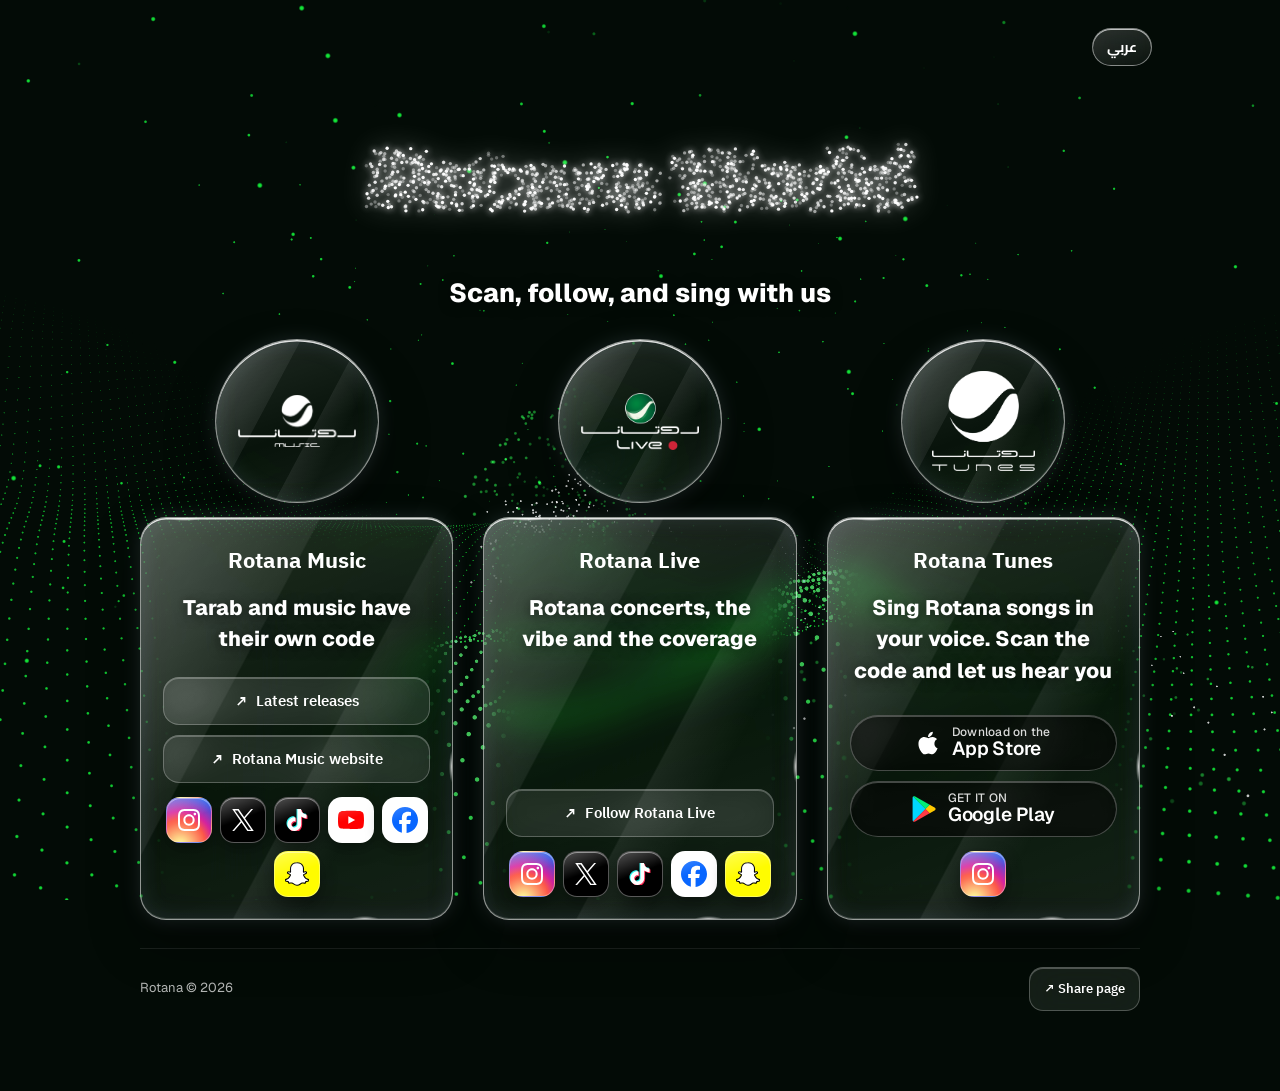
==== commit 01fd4de0: "Glass orbs + shiny panels, real brand icons, AR/EN toggle, remove spotlight" ====
--- a/index.html
+++ b/index.html
@@ -71,8 +71,22 @@
         font-family: var(--x-font);
       }
 
+      /* Language toggle */
+      .x-wrap { position: relative; }
+      .x-lang {
+        position: absolute; top: 16px; inset-inline-end: 16px; z-index: 3;
+        min-width: 58px; height: 38px; padding: 0 14px; border-radius: 999px;
+        border: 1px solid rgba(255,255,255,0.45);
+        background: linear-gradient(160deg, rgba(255,255,255,0.16), rgba(255,255,255,0.04));
+        -webkit-backdrop-filter: blur(14px); backdrop-filter: blur(14px);
+        box-shadow: inset 0 1px 0 rgba(255,255,255,0.7);
+        color: #fff; font: 700 14px/1 "Cairo", var(--x-font); cursor: pointer;
+      }
+      html[lang="en"] .x-wrap, html[lang="en"] .x-card__line, html[lang="en"] .x-head p { font-family: "Geist", "Cairo", system-ui, sans-serif; }
+      html[lang="en"] .x-arrived { left: auto; right: 18px; }
+
       /* Header */
-      .x-head { text-align: center; padding: 8px 0 28px; }
+      .x-head { text-align: center; padding: 44px 0 28px; }
       .x-head__logo { width: 140px; height: auto; display: block; margin: 0 auto 18px; }
       .x-head h1 {
         font: 700 26px/1.3 var(--x-font);
@@ -80,15 +94,10 @@
         color: var(--x-ink);
         letter-spacing: 0;
       }
-      .x-head p { margin: 0; color: var(--x-ink-2); font-size: 15px; }
+      .x-head p { margin: 4px 0 0; color: #fff; font-family: "Cairo", var(--x-font); font-weight: 800; font-size: 22px; line-height: 1.4; text-shadow: 0 2px 12px rgba(0,0,0,.55); }
+      @media (min-width: 900px) { .x-head p { font-size: 26px; } }
       /* Dot-matrix title */
       .x-dt { position: relative; width: 100%; max-width: 560px; margin: 0 auto 10px; aspect-ratio: 3.4 / 1; }
-      .x-dt::before {
-        content: ""; position: absolute; left: 50%; top: -38%; width: 120%; height: 150%;
-        transform: translateX(-50%); pointer-events: none;
-        background: radial-gradient(ellipse 50% 45% at 50% 18%, rgba(255,255,255,.30), rgba(255,255,255,.10) 45%, rgba(255,255,255,0) 72%);
-        filter: blur(6px);
-      }
       .x-dt canvas { position: relative; display: block; width: 100%; height: 100%;
         filter: drop-shadow(0 0 3px rgba(255,255,255,.95)) drop-shadow(0 0 14px rgba(255,255,255,.45)); }
       .x-head .x-dt__text { position: absolute; inset: 0; margin: 0; display: flex; align-items: center; justify-content: center;
@@ -97,47 +106,51 @@
 
 
       /* Cards */
-      .x-cards { display: grid; grid-template-columns: 1fr; gap: 18px; }
-      .x-card {
-        position: relative;
-        display: flex;
-        flex-direction: column;
-        gap: 14px;
-        padding: 26px 22px 22px;
-        border-radius: 28px;
-        isolation: isolate;
-        border: 1px solid rgba(255, 255, 255, 0.22);
-        background: rgba(20, 24, 22, 0.72);
-        box-shadow: inset 0 1px 0 rgba(255, 255, 255, 0.35), inset 0 -1px 0 rgba(255, 255, 255, 0.06), 0 20px 50px rgba(0, 0, 0, 0.45);
-        scroll-margin-top: 24px;
-        transition: border-color 0.3s ease;
-        text-align: center;
-        align-items: center;
-      }
-      .x-card::before {
-        content: "";
-        position: absolute;
-        inset: 0;
-        z-index: -1;
-        border-radius: inherit;
-        background: linear-gradient(135deg, rgba(255, 255, 255, 0.14), transparent 40%);
-        pointer-events: none;
-      }
-      .x-card > * { width: 100%; }
-      .x-card > .x-card__sub, .x-card > .x-arrived { width: auto; }
-      @supports ((backdrop-filter: blur(18px)) or (-webkit-backdrop-filter: blur(18px))) {
-        .x-card {
-          background: linear-gradient(rgba(255, 255, 255, 0.06), rgba(255, 255, 255, 0.06)) transparent;
-          -webkit-backdrop-filter: blur(18px) saturate(170%);
-          backdrop-filter: blur(18px) saturate(170%);
-        }
-      }
-      .x-card__mark { display: flex; justify-content: center; align-items: center; height: 110px; }
-      .x-card__mark img { max-height: 110px; max-width: 100%; width: auto; height: auto; object-fit: contain; display: block; margin: 0 auto; }
-      @media (min-width: 900px) {
-        .x-card__mark { height: 120px; }
-        .x-card__mark img { max-height: 120px; }
-      }
+      .x-cards { display: grid; grid-template-columns: 1fr; gap: 30px; }
+      .x-card { position: relative; display: flex; flex-direction: column; align-items: center; gap: 14px; scroll-margin-top: 24px; text-align: center; }
+      /* Shiny glass (shared) */
+      .x-glass {
+        position: relative; isolation: isolate; overflow: hidden;
+        border: 1.5px solid rgba(255, 255, 255, 0.55);
+        background: linear-gradient(160deg, rgba(255,255,255,0.13), rgba(255,255,255,0.03) 55%, rgba(255,255,255,0.08));
+        box-shadow:
+          inset 0 1.5px 0 rgba(255, 255, 255, 0.85),
+          inset 0 -1px 0 rgba(255, 255, 255, 0.18),
+          inset 0 0 22px rgba(190, 225, 255, 0.10),
+          0 0 18px rgba(200, 230, 255, 0.12),
+          0 22px 50px rgba(0, 0, 0, 0.45);
+        -webkit-backdrop-filter: blur(16px) saturate(170%);
+        backdrop-filter: blur(16px) saturate(170%);
+      }
+      .x-glass::before {
+        content: ""; position: absolute; inset: 0; z-index: -1; border-radius: inherit; pointer-events: none;
+        background:
+          linear-gradient(118deg, rgba(255,255,255,0.22) 0%, rgba(255,255,255,0.07) 34%, rgba(255,255,255,0) 34.4%, rgba(255,255,255,0) 58%, rgba(255,255,255,0.07) 58.4%, rgba(255,255,255,0) 72%),
+          radial-gradient(18px 3px at 14% 0%, rgba(255,255,255,0.95), rgba(255,255,255,0)),
+          radial-gradient(3px 16px at 100% 62%, rgba(255,255,255,0.85), rgba(255,255,255,0)),
+          radial-gradient(14px 3px at 72% 100%, rgba(255,255,255,0.7), rgba(255,255,255,0));
+      }
+      .x-glass::after {
+        content: ""; position: absolute; top: -20%; bottom: -20%; left: -60%; width: 38%; z-index: -1; pointer-events: none;
+        background: linear-gradient(100deg, rgba(255,255,255,0), rgba(255,255,255,0.20) 50%, rgba(255,255,255,0));
+        transform: translateX(0) skewX(-18deg);
+        animation: x-sheen 7s ease-in-out infinite;
+      }
+      .x-card:nth-child(2) .x-glass::after { animation-delay: 1.2s; }
+      .x-card:nth-child(3) .x-glass::after { animation-delay: 2.4s; }
+      @keyframes x-sheen { 0%, 62% { transform: translateX(0) skewX(-18deg); } 100% { transform: translateX(520%) skewX(-18deg); } }
+      .x-orb {
+        width: 150px; height: 150px; border-radius: 50%;
+        display: flex; align-items: center; justify-content: center; padding: 22px;
+      }
+      .x-orb img { max-width: 100%; max-height: 92px; width: auto; height: auto; object-fit: contain; display: block; }
+      .x-panel {
+        width: 100%; flex: 1; display: flex; flex-direction: column; align-items: center; gap: 14px;
+        padding: 24px 22px 22px; border-radius: 26px; transition: border-color 0.3s ease;
+      }
+      .x-panel > * { width: 100%; }
+      .x-panel > .x-arrived { width: auto; }
+      @media (min-width: 900px) { .x-orb { width: 164px; height: 164px; } .x-orb img { max-height: 100px; } }
       .x-card__sub {
         display: inline-flex;
         align-items: center;
@@ -206,20 +219,25 @@
 
       .x-icons { display: flex; flex-wrap: wrap; justify-content: center; gap: 8px; }
       .x-icon {
-        width: 44px; height: 44px;
+        position: relative; overflow: hidden;
+        width: 46px; height: 46px;
         display: inline-flex; align-items: center; justify-content: center;
         border-radius: 14px;
-        border: 1px solid rgba(255, 255, 255, 0.18);
-        background-color: transparent;
-        background-image: linear-gradient(rgba(255, 255, 255, 0.08), rgba(255, 255, 255, 0.08));
-        -webkit-backdrop-filter: blur(18px) saturate(170%);
-        backdrop-filter: blur(18px) saturate(170%);
-        box-shadow: inset 0 1px 0 rgba(255, 255, 255, 0.25);
-        color: #fff;
-        transition: border-color 0.2s ease;
-      }
-      .x-icon:hover, .x-icon:active { border-color: var(--x-green); }
-      .x-icon svg { width: 17px; height: 17px; display: block; }
+        border: 1px solid rgba(255, 255, 255, 0.35);
+        box-shadow: inset 0 1px 0 rgba(255, 255, 255, 0.45), 0 6px 16px rgba(0, 0, 0, 0.35);
+        transition: transform 0.2s ease;
+      }
+      .x-icon::after { content: ""; position: absolute; inset: 0; pointer-events: none;
+        background: linear-gradient(160deg, rgba(255,255,255,0.32), rgba(255,255,255,0) 48%); }
+      .x-icon:hover, .x-icon:active { transform: translateY(-2px); }
+      .x-icon svg { width: 22px; height: 22px; display: block; position: relative; }
+      .x-icon--ig { background: radial-gradient(circle at 30% 107%, #fdf497 0%, #fdf497 5%, #fd5949 45%, #d6249f 60%, #285AEB 90%); }
+      .x-icon--x, .x-icon--tt { background: #000; }
+      .x-icon--yt, .x-icon--fb { background: #fff; }
+      .x-icon--yt svg { width: 26px; height: 26px; }
+      .x-icon--fb svg { width: 26px; height: 26px; }
+      .x-icon--sc { background: #FFFC00; }
+      .x-icon--sc svg { width: 24px; height: 24px; }
 
       /* Arrived via QR */
       .x-arrived {
@@ -234,11 +252,11 @@
         border: 1px solid rgba(24, 199, 128, 0.5);
       }
       .x-arrived[hidden] { display: none; }
-      .x-card.is-arrived { border-color: var(--x-green); animation: x-glow 2s ease-out 1; }
+      .x-card.is-arrived .x-panel { border-color: var(--x-green); animation: x-glow 2s ease-out 1; }
       @keyframes x-glow {
-        0% { box-shadow: inset 0 1px 0 rgba(255,255,255,.35), 0 0 0 0 rgba(24,199,128,0); }
-        30% { box-shadow: inset 0 1px 0 rgba(255,255,255,.35), 0 0 36px 4px rgba(24,199,128,.45); }
-        100% { box-shadow: inset 0 1px 0 rgba(255,255,255,.35), inset 0 -1px 0 rgba(255,255,255,.06), 0 20px 50px rgba(0,0,0,.45); }
+        0% { box-shadow: inset 0 1.5px 0 rgba(255,255,255,.85), 0 0 0 0 rgba(24,199,128,0); }
+        30% { box-shadow: inset 0 1.5px 0 rgba(255,255,255,.85), 0 0 36px 4px rgba(24,199,128,.45); }
+        100% { box-shadow: inset 0 1.5px 0 rgba(255,255,255,.85), 0 0 18px rgba(200,230,255,.12), 0 22px 50px rgba(0,0,0,.45); }
       }
 
       /* Footer */
@@ -285,7 +303,7 @@
         .x-cards { grid-template-columns: repeat(3, 1fr); }
       }
       @media (prefers-reduced-motion: reduce) {
-        .x-card.is-arrived { animation: none; box-shadow: 0 0 28px 2px rgba(24, 199, 128, 0.35); }
+        .x-card.is-arrived .x-panel { animation: none; box-shadow: 0 0 28px 2px rgba(24, 199, 128, 0.35); } .x-glass::after { animation: none; display: none; }
         .x-btn, .x-icon, .x-card, .x-share { transition: none; }
       }
     </style>
@@ -294,79 +312,111 @@
     <div id="bg" class="rotana-background-host" aria-hidden="true"></div>
     <div class="page" id="top">
       <main class="x-wrap">
+        <button class="x-lang" type="button" id="lang" aria-label="Switch language">EN</button>
         <header class="x-head">
           <div class="x-dt" id="dotTitleWrap">
             <canvas id="dotTitle" aria-hidden="true"></canvas>
             <h1 class="x-dt__text">عالم روتانا</h1>
           </div>
-          <p>امسح، تابع، وغنّي معانا</p>
+          <p data-en="Scan, follow, and sing with us">امسح، تابع، وغنّي معانا</p>
         </header>
 
         <div class="x-cards">
           <section class="x-card" id="music" aria-labelledby="music-t">
-            <span class="x-arrived" hidden>وصلت عبر الكود</span>
-            <div class="x-card__mark">
+            <div class="x-orb x-glass">
               <img src="music-logo-official.png" alt="Rotana Music" />
             </div>
-            <h2 id="music-t">روتانا ميوزك</h2>
-            <p class="x-card__line">الطرب والموسيقى لهم كود</p>
+            <div class="x-panel x-glass">
+            <span class="x-arrived" hidden data-en="You came via the QR code">وصلت عبر الكود</span>
+            <h2 id="music-t" data-en="Rotana Music">روتانا ميوزك</h2>
+            <p class="x-card__line" data-en="Tarab and music have their own code">الطرب والموسيقى لهم كود</p>
             <div class="x-btns">
-              <a class="x-btn" href="https://music.rotanamusic.com/music-releases" target="_blank" rel="noopener"><span aria-hidden="true">↗</span> تابع أحدث الإصدارات</a>
-              <a class="x-btn" href="https://rotanamusic.com/" target="_blank" rel="noopener"><span aria-hidden="true">↗</span> موقع روتانا ميوزك</a>
+              <a class="x-btn" href="https://music.rotanamusic.com/music-releases" target="_blank" rel="noopener"><span aria-hidden="true">↗</span> <span data-en="Latest releases">تابع أحدث الإصدارات</span></a>
+              <a class="x-btn" href="https://rotanamusic.com/" target="_blank" rel="noopener"><span aria-hidden="true">↗</span> <span data-en="Rotana Music website">موقع روتانا ميوزك</span></a>
             </div>
             <div class="x-icons">
-              <a class="x-icon" href="https://www.instagram.com/rotanamusic/" target="_blank" rel="noopener" aria-label="Instagram"><svg viewBox="0 0 24 24" fill="none" stroke="currentColor" stroke-width="2"><rect x="3" y="3" width="18" height="18" rx="5"/><circle cx="12" cy="12" r="4"/><circle cx="17.5" cy="6.5" r="1" fill="currentColor" stroke="none"/></svg></a>
-              <a class="x-icon" href="https://x.com/RotanaMusic" target="_blank" rel="noopener" aria-label="X"><svg viewBox="0 0 24 24" fill="currentColor"><path d="M17.8 3h3.1l-6.8 7.7L22 21h-6.2l-4.9-6.3L5.3 21H2.2l7.2-8.3L2 3h6.4l4.4 5.8L17.8 3zm-1.1 16.2h1.7L7.4 4.7H5.6l11.1 14.5z"/></svg></a>
-              <a class="x-icon" href="https://www.tiktok.com/@rotanamusic" target="_blank" rel="noopener" aria-label="TikTok"><svg viewBox="0 0 24 24" fill="currentColor"><path d="M16.6 3c.4 2.2 1.8 3.7 4 4v3.1c-1.5 0-2.8-.4-4-1.2v6.3c0 3.4-2.6 5.8-5.8 5.8S5 18.6 5 15.3c0-3.4 2.9-6 6.5-5.6v3.2c-1.7-.4-3.3.8-3.3 2.4 0 1.4 1.1 2.6 2.6 2.6s2.6-1.1 2.6-2.8V3h3.2z"/></svg></a>
-              <a class="x-icon" href="https://www.youtube.com/@rotanamusic" target="_blank" rel="noopener" aria-label="YouTube"><svg viewBox="0 0 24 24" fill="currentColor"><path d="M22 8.2c-.2-1.6-1-2.6-2.6-2.8C17.1 5 12 5 12 5s-5.1 0-7.4.4C3 5.6 2.2 6.6 2 8.2 1.8 9.6 1.8 12 1.8 12s0 2.4.2 3.8c.2 1.6 1 2.6 2.6 2.8C6.9 19 12 19 12 19s5.1 0 7.4-.4c1.6-.2 2.4-1.2 2.6-2.8.2-1.4.2-3.8.2-3.8s0-2.4-.2-3.8zM10 15.2V8.8l5.4 3.2-5.4 3.2z"/></svg></a>
-              <a class="x-icon" href="https://www.facebook.com/rotanamusic" target="_blank" rel="noopener" aria-label="Facebook"><svg viewBox="0 0 24 24" fill="currentColor"><path d="M13.5 22v-8.2h2.8l.4-3.2h-3.2V8.5c0-.9.3-1.6 1.6-1.6h1.7V4.1c-.3 0-1.3-.1-2.5-.1-2.5 0-4.2 1.5-4.2 4.3v2.4H7.3v3.2h2.8V22h3.4z"/></svg></a>
-              <a class="x-icon" href="https://www.snapchat.com/@rotanamusic" target="_blank" rel="noopener" aria-label="Snapchat"><svg viewBox="0 0 24 24" fill="currentColor"><path d="M12 2.5c2.9 0 5.2 2.2 5.2 5.3v2.4c.5.2 1.1 0 1.6-.2.6-.2 1.2.5.7 1-.6.6-1.7.8-2.2 1.2.4 1.6 1.9 3.3 3.6 3.8.5.2.5.8 0 1-.8.4-1.8.5-2.3.8-.2.4-.2 1-.5 1.2-.5.3-1.4-.1-2.4.1-1.3.3-2 1.7-3.7 1.7s-2.4-1.4-3.7-1.7c-1-.2-1.9.2-2.4-.1-.3-.2-.3-.8-.5-1.2-.5-.3-1.5-.4-2.3-.8-.5-.2-.5-.8 0-1 1.7-.5 3.2-2.2 3.6-3.8-.5-.4-1.6-.6-2.2-1.2-.5-.5.1-1.2.7-1 .5.2 1.1.4 1.6.2V7.8c0-3.1 2.3-5.3 5.2-5.3z"/></svg></a>
+              <a class="x-icon x-icon--ig" href="https://www.instagram.com/rotanamusic/" target="_blank" rel="noopener" aria-label="Instagram"><svg viewBox="0 0 24 24"><path fill="#fff" d="M7.0301.084c-1.2768.0602-2.1487.264-2.911.5634-.7888.3075-1.4575.72-2.1228 1.3877-.6652.6677-1.075 1.3368-1.3802 2.127-.2954.7638-.4956 1.6365-.552 2.914-.0564 1.2775-.0689 1.6882-.0626 4.947.0062 3.2586.0206 3.6671.0825 4.9473.061 1.2765.264 2.1482.5635 2.9107.308.7889.72 1.4573 1.388 2.1228.6679.6655 1.3365 1.0743 2.1285 1.38.7632.295 1.6361.4961 2.9134.552 1.2773.056 1.6884.069 4.9462.0627 3.2578-.0062 3.668-.0207 4.9478-.0814 1.28-.0607 2.147-.2652 2.9098-.5633.7889-.3086 1.4578-.72 2.1228-1.3881.665-.6682 1.0745-1.3378 1.3795-2.1284.2957-.7632.4966-1.636.552-2.9124.056-1.2809.0692-1.6898.063-4.948-.0063-3.2583-.021-3.6668-.0817-4.9465-.0607-1.2797-.264-2.1487-.5633-2.9117-.3084-.7889-.72-1.4568-1.3876-2.1228C21.2982 1.33 20.628.9208 19.8378.6165 19.074.321 18.2017.1197 16.9244.0645 15.6471.0093 15.236-.005 11.977.0014 8.718.0076 8.31.0215 7.0301.0839m.1402 21.6932c-1.17-.0509-1.8053-.2453-2.2287-.408-.5606-.216-.96-.4771-1.3819-.895-.422-.4178-.6811-.8186-.9-1.378-.1644-.4234-.3624-1.058-.4171-2.228-.0595-1.2645-.072-1.6442-.079-4.848-.007-3.2037.0053-3.583.0607-4.848.05-1.169.2456-1.805.408-2.2282.216-.5613.4762-.96.895-1.3816.4188-.4217.8184-.6814 1.3783-.9003.423-.1651 1.0575-.3614 2.227-.4171 1.2655-.06 1.6447-.072 4.848-.079 3.2033-.007 3.5835.005 4.8495.0608 1.169.0508 1.8053.2445 2.228.408.5608.216.96.4754 1.3816.895.4217.4194.6816.8176.9005 1.3787.1653.4217.3617 1.056.4169 2.2263.0602 1.2655.0739 1.645.0796 4.848.0058 3.203-.0055 3.5834-.061 4.848-.051 1.17-.245 1.8055-.408 2.2294-.216.5604-.4763.96-.8954 1.3814-.419.4215-.8181.6811-1.3783.9-.4224.1649-1.0577.3617-2.2262.4174-1.2656.0595-1.6448.072-4.8493.079-3.2045.007-3.5825-.006-4.848-.0608M16.953 5.5864A1.44 1.44 0 1 0 18.39 4.144a1.44 1.44 0 0 0-1.437 1.4424M5.8385 12.012c.0067 3.4032 2.7706 6.1557 6.173 6.1493 3.4026-.0065 6.157-2.7701 6.1506-6.1733-.0065-3.4032-2.771-6.1565-6.174-6.1498-3.403.0067-6.156 2.771-6.1496 6.1738M8 12.0077a4 4 0 1 1 4.008 3.9921A3.9996 3.9996 0 0 1 8 12.0077"/></svg></a>
+              <a class="x-icon x-icon--x" href="https://x.com/RotanaMusic" target="_blank" rel="noopener" aria-label="X"><svg viewBox="0 0 24 24"><path fill="#fff" d="M14.234 10.162 22.977 0h-2.072l-7.591 8.824L7.251 0H.258l9.168 13.343L.258 24H2.33l8.016-9.318L16.749 24h6.993zm-2.837 3.299-.929-1.329L3.076 1.56h3.182l5.965 8.532.929 1.329 7.754 11.09h-3.182z"/></svg></a>
+              <a class="x-icon x-icon--tt" href="https://www.tiktok.com/@rotanamusic" target="_blank" rel="noopener" aria-label="TikTok"><svg viewBox="0 0 24 24"><path fill="#25F4EE" transform="translate(-1 -1)" d="M12.525.02c1.31-.02 2.61-.01 3.91-.02.08 1.53.63 3.09 1.75 4.17 1.12 1.11 2.7 1.62 4.24 1.79v4.03c-1.44-.05-2.89-.35-4.2-.97-.57-.26-1.1-.59-1.62-.93-.01 2.92.01 5.84-.02 8.75-.08 1.4-.54 2.79-1.35 3.94-1.31 1.92-3.58 3.17-5.91 3.21-1.43.08-2.86-.31-4.08-1.03-2.02-1.19-3.44-3.37-3.65-5.71-.02-.5-.03-1-.01-1.49.18-1.9 1.12-3.72 2.58-4.96 1.66-1.44 3.98-2.13 6.15-1.72.02 1.48-.04 2.96-.04 4.44-.99-.32-2.15-.23-3.02.37-.63.41-1.11 1.04-1.36 1.75-.21.51-.15 1.07-.14 1.61.24 1.64 1.82 3.02 3.5 2.87 1.12-.01 2.19-.66 2.77-1.61.19-.33.4-.67.41-1.06.1-1.79.06-3.57.07-5.36.01-4.03-.01-8.05.02-12.07z"/><path fill="#FE2C55" transform="translate(1 1)" d="M12.525.02c1.31-.02 2.61-.01 3.91-.02.08 1.53.63 3.09 1.75 4.17 1.12 1.11 2.7 1.62 4.24 1.79v4.03c-1.44-.05-2.89-.35-4.2-.97-.57-.26-1.1-.59-1.62-.93-.01 2.92.01 5.84-.02 8.75-.08 1.4-.54 2.79-1.35 3.94-1.31 1.92-3.58 3.17-5.91 3.21-1.43.08-2.86-.31-4.08-1.03-2.02-1.19-3.44-3.37-3.65-5.71-.02-.5-.03-1-.01-1.49.18-1.9 1.12-3.72 2.58-4.96 1.66-1.44 3.98-2.13 6.15-1.72.02 1.48-.04 2.96-.04 4.44-.99-.32-2.15-.23-3.02.37-.63.41-1.11 1.04-1.36 1.75-.21.51-.15 1.07-.14 1.61.24 1.64 1.82 3.02 3.5 2.87 1.12-.01 2.19-.66 2.77-1.61.19-.33.4-.67.41-1.06.1-1.79.06-3.57.07-5.36.01-4.03-.01-8.05.02-12.07z"/><path fill="#fff" d="M12.525.02c1.31-.02 2.61-.01 3.91-.02.08 1.53.63 3.09 1.75 4.17 1.12 1.11 2.7 1.62 4.24 1.79v4.03c-1.44-.05-2.89-.35-4.2-.97-.57-.26-1.1-.59-1.62-.93-.01 2.92.01 5.84-.02 8.75-.08 1.4-.54 2.79-1.35 3.94-1.31 1.92-3.58 3.17-5.91 3.21-1.43.08-2.86-.31-4.08-1.03-2.02-1.19-3.44-3.37-3.65-5.71-.02-.5-.03-1-.01-1.49.18-1.9 1.12-3.72 2.58-4.96 1.66-1.44 3.98-2.13 6.15-1.72.02 1.48-.04 2.96-.04 4.44-.99-.32-2.15-.23-3.02.37-.63.41-1.11 1.04-1.36 1.75-.21.51-.15 1.07-.14 1.61.24 1.64 1.82 3.02 3.5 2.87 1.12-.01 2.19-.66 2.77-1.61.19-.33.4-.67.41-1.06.1-1.79.06-3.57.07-5.36.01-4.03-.01-8.05.02-12.07z"/></svg></a>
+              <a class="x-icon x-icon--yt" href="https://www.youtube.com/@rotanamusic" target="_blank" rel="noopener" aria-label="YouTube"><svg viewBox="0 0 24 24"><path fill="#FF0000" d="M23.498 6.186a3.016 3.016 0 0 0-2.122-2.136C19.505 3.545 12 3.545 12 3.545s-7.505 0-9.377.505A3.017 3.017 0 0 0 .502 6.186C0 8.07 0 12 0 12s0 3.93.502 5.814a3.016 3.016 0 0 0 2.122 2.136c1.871.505 9.376.505 9.376.505s7.505 0 9.377-.505a3.015 3.015 0 0 0 2.122-2.136C24 15.93 24 12 24 12s0-3.93-.502-5.814z"/><path fill="#fff" d="M9.545 15.568V8.432L15.818 12l-6.273 3.568z"/></svg></a>
+              <a class="x-icon x-icon--fb" href="https://www.facebook.com/rotanamusic" target="_blank" rel="noopener" aria-label="Facebook"><svg viewBox="0 0 24 24"><path fill="#0866FF" d="M9.101 23.691v-7.98H6.627v-3.667h2.474v-1.58c0-4.085 1.848-5.978 5.858-5.978.401 0 .955.042 1.468.103a8.68 8.68 0 0 1 1.141.195v3.325a8.623 8.623 0 0 0-.653-.036 26.805 26.805 0 0 0-.733-.009c-.707 0-1.259.096-1.675.309a1.686 1.686 0 0 0-.679.622c-.258.42-.374.995-.374 1.752v1.297h3.919l-.386 2.103-.287 1.564h-3.246v8.245C19.396 23.238 24 18.179 24 12.044c0-6.627-5.373-12-12-12s-12 5.373-12 12c0 5.628 3.874 10.35 9.101 11.647Z"/></svg></a>
+              <a class="x-icon x-icon--sc" href="https://www.snapchat.com/@rotanamusic" target="_blank" rel="noopener" aria-label="Snapchat"><svg viewBox="0 0 24 24"><path fill="#fff" stroke="#000" stroke-width="1.1" stroke-linejoin="round" d="M12.206.793c.99 0 4.347.276 5.93 3.821.529 1.193.403 3.219.299 4.847l-.003.06c-.012.18-.022.345-.03.51.075.045.203.09.401.09.3-.016.659-.12 1.033-.301.165-.088.344-.104.464-.104.182 0 .359.029.509.09.45.149.734.479.734.838.015.449-.39.839-1.213 1.168-.089.029-.209.075-.344.119-.45.135-1.139.36-1.333.81-.09.224-.061.524.12.868l.015.015c.06.136 1.526 3.475 4.791 4.014.255.044.435.27.42.509 0 .075-.015.149-.045.225-.24.569-1.273.988-3.146 1.271-.059.091-.12.375-.164.57-.029.179-.074.36-.134.553-.076.271-.27.405-.555.405h-.03c-.135 0-.313-.031-.538-.074-.36-.075-.765-.135-1.273-.135-.3 0-.599.015-.913.074-.6.104-1.123.464-1.723.884-.853.599-1.826 1.288-3.294 1.288-.06 0-.119-.015-.18-.015h-.149c-1.468 0-2.427-.675-3.279-1.288-.599-.42-1.107-.779-1.707-.884-.314-.045-.629-.074-.928-.074-.54 0-.958.089-1.272.149-.211.043-.391.074-.54.074-.374 0-.523-.224-.583-.42-.061-.192-.09-.389-.135-.567-.046-.181-.105-.494-.166-.57-1.918-.222-2.95-.642-3.189-1.226-.031-.063-.052-.15-.055-.225-.015-.243.165-.465.42-.509 3.264-.54 4.73-3.879 4.791-4.02l.016-.029c.18-.345.224-.645.119-.869-.195-.434-.884-.658-1.332-.809-.121-.029-.24-.074-.346-.119-1.107-.435-1.257-.93-1.197-1.273.09-.479.674-.793 1.168-.793.146 0 .27.029.383.074.42.194.789.3 1.104.3.234 0 .384-.06.465-.105l-.046-.569c-.098-1.626-.225-3.651.307-4.837C7.392 1.077 10.739.807 11.727.807l.419-.015h.06z"/></svg></a>
+            </div>
             </div>
           </section>
 
           <section class="x-card" id="live" aria-labelledby="live-t">
-            <span class="x-arrived" hidden>وصلت عبر الكود</span>
-            <div class="x-card__mark">
+            <div class="x-orb x-glass">
               <img src="live-logo-white.png" alt="Rotana Live" />
             </div>
-            <h2 id="live-t">روتانا لايف</h2>
-            <p class="x-card__line">حفلات روتانا وأجواءها وتغطياتها… الحفلة ما بتخلص هنا</p>
+            <div class="x-panel x-glass">
+            <span class="x-arrived" hidden data-en="You came via the QR code">وصلت عبر الكود</span>
+            <h2 id="live-t" data-en="Rotana Live">روتانا لايف</h2>
+            <p class="x-card__line" data-en="Rotana concerts, the vibe and the coverage">حفلات روتانا وأجواءها وتغطياتها</p>
             <div class="x-btns">
-              <a class="x-btn" href="https://www.instagram.com/rotanalive/" target="_blank" rel="noopener"><span aria-hidden="true">↗</span> تابع روتانا لايف</a>
+              <a class="x-btn" href="https://www.instagram.com/rotanalive/" target="_blank" rel="noopener"><span aria-hidden="true">↗</span> <span data-en="Follow Rotana Live">تابع روتانا لايف</span></a>
             </div>
             <div class="x-icons">
-              <a class="x-icon" href="https://www.instagram.com/rotanalive/" target="_blank" rel="noopener" aria-label="Instagram"><svg viewBox="0 0 24 24" fill="none" stroke="currentColor" stroke-width="2"><rect x="3" y="3" width="18" height="18" rx="5"/><circle cx="12" cy="12" r="4"/><circle cx="17.5" cy="6.5" r="1" fill="currentColor" stroke="none"/></svg></a>
-              <a class="x-icon" href="https://x.com/RotanaLive" target="_blank" rel="noopener" aria-label="X"><svg viewBox="0 0 24 24" fill="currentColor"><path d="M17.8 3h3.1l-6.8 7.7L22 21h-6.2l-4.9-6.3L5.3 21H2.2l7.2-8.3L2 3h6.4l4.4 5.8L17.8 3zm-1.1 16.2h1.7L7.4 4.7H5.6l11.1 14.5z"/></svg></a>
-              <a class="x-icon" href="https://www.tiktok.com/@rotanalive" target="_blank" rel="noopener" aria-label="TikTok"><svg viewBox="0 0 24 24" fill="currentColor"><path d="M16.6 3c.4 2.2 1.8 3.7 4 4v3.1c-1.5 0-2.8-.4-4-1.2v6.3c0 3.4-2.6 5.8-5.8 5.8S5 18.6 5 15.3c0-3.4 2.9-6 6.5-5.6v3.2c-1.7-.4-3.3.8-3.3 2.4 0 1.4 1.1 2.6 2.6 2.6s2.6-1.1 2.6-2.8V3h3.2z"/></svg></a>
-              <a class="x-icon" href="https://www.facebook.com/rotanalive" target="_blank" rel="noopener" aria-label="Facebook"><svg viewBox="0 0 24 24" fill="currentColor"><path d="M13.5 22v-8.2h2.8l.4-3.2h-3.2V8.5c0-.9.3-1.6 1.6-1.6h1.7V4.1c-.3 0-1.3-.1-2.5-.1-2.5 0-4.2 1.5-4.2 4.3v2.4H7.3v3.2h2.8V22h3.4z"/></svg></a>
-              <a class="x-icon" href="https://www.snapchat.com/add/rotanalive" target="_blank" rel="noopener" aria-label="Snapchat"><svg viewBox="0 0 24 24" fill="currentColor"><path d="M12 2.5c2.9 0 5.2 2.2 5.2 5.3v2.4c.5.2 1.1 0 1.6-.2.6-.2 1.2.5.7 1-.6.6-1.7.8-2.2 1.2.4 1.6 1.9 3.3 3.6 3.8.5.2.5.8 0 1-.8.4-1.8.5-2.3.8-.2.4-.2 1-.5 1.2-.5.3-1.4-.1-2.4.1-1.3.3-2 1.7-3.7 1.7s-2.4-1.4-3.7-1.7c-1-.2-1.9.2-2.4-.1-.3-.2-.3-.8-.5-1.2-.5-.3-1.5-.4-2.3-.8-.5-.2-.5-.8 0-1 1.7-.5 3.2-2.2 3.6-3.8-.5-.4-1.6-.6-2.2-1.2-.5-.5.1-1.2.7-1 .5.2 1.1.4 1.6.2V7.8c0-3.1 2.3-5.3 5.2-5.3z"/></svg></a>
+              <a class="x-icon x-icon--ig" href="https://www.instagram.com/rotanalive/" target="_blank" rel="noopener" aria-label="Instagram"><svg viewBox="0 0 24 24"><path fill="#fff" d="M7.0301.084c-1.2768.0602-2.1487.264-2.911.5634-.7888.3075-1.4575.72-2.1228 1.3877-.6652.6677-1.075 1.3368-1.3802 2.127-.2954.7638-.4956 1.6365-.552 2.914-.0564 1.2775-.0689 1.6882-.0626 4.947.0062 3.2586.0206 3.6671.0825 4.9473.061 1.2765.264 2.1482.5635 2.9107.308.7889.72 1.4573 1.388 2.1228.6679.6655 1.3365 1.0743 2.1285 1.38.7632.295 1.6361.4961 2.9134.552 1.2773.056 1.6884.069 4.9462.0627 3.2578-.0062 3.668-.0207 4.9478-.0814 1.28-.0607 2.147-.2652 2.9098-.5633.7889-.3086 1.4578-.72 2.1228-1.3881.665-.6682 1.0745-1.3378 1.3795-2.1284.2957-.7632.4966-1.636.552-2.9124.056-1.2809.0692-1.6898.063-4.948-.0063-3.2583-.021-3.6668-.0817-4.9465-.0607-1.2797-.264-2.1487-.5633-2.9117-.3084-.7889-.72-1.4568-1.3876-2.1228C21.2982 1.33 20.628.9208 19.8378.6165 19.074.321 18.2017.1197 16.9244.0645 15.6471.0093 15.236-.005 11.977.0014 8.718.0076 8.31.0215 7.0301.0839m.1402 21.6932c-1.17-.0509-1.8053-.2453-2.2287-.408-.5606-.216-.96-.4771-1.3819-.895-.422-.4178-.6811-.8186-.9-1.378-.1644-.4234-.3624-1.058-.4171-2.228-.0595-1.2645-.072-1.6442-.079-4.848-.007-3.2037.0053-3.583.0607-4.848.05-1.169.2456-1.805.408-2.2282.216-.5613.4762-.96.895-1.3816.4188-.4217.8184-.6814 1.3783-.9003.423-.1651 1.0575-.3614 2.227-.4171 1.2655-.06 1.6447-.072 4.848-.079 3.2033-.007 3.5835.005 4.8495.0608 1.169.0508 1.8053.2445 2.228.408.5608.216.96.4754 1.3816.895.4217.4194.6816.8176.9005 1.3787.1653.4217.3617 1.056.4169 2.2263.0602 1.2655.0739 1.645.0796 4.848.0058 3.203-.0055 3.5834-.061 4.848-.051 1.17-.245 1.8055-.408 2.2294-.216.5604-.4763.96-.8954 1.3814-.419.4215-.8181.6811-1.3783.9-.4224.1649-1.0577.3617-2.2262.4174-1.2656.0595-1.6448.072-4.8493.079-3.2045.007-3.5825-.006-4.848-.0608M16.953 5.5864A1.44 1.44 0 1 0 18.39 4.144a1.44 1.44 0 0 0-1.437 1.4424M5.8385 12.012c.0067 3.4032 2.7706 6.1557 6.173 6.1493 3.4026-.0065 6.157-2.7701 6.1506-6.1733-.0065-3.4032-2.771-6.1565-6.174-6.1498-3.403.0067-6.156 2.771-6.1496 6.1738M8 12.0077a4 4 0 1 1 4.008 3.9921A3.9996 3.9996 0 0 1 8 12.0077"/></svg></a>
+              <a class="x-icon x-icon--x" href="https://x.com/RotanaLive" target="_blank" rel="noopener" aria-label="X"><svg viewBox="0 0 24 24"><path fill="#fff" d="M14.234 10.162 22.977 0h-2.072l-7.591 8.824L7.251 0H.258l9.168 13.343L.258 24H2.33l8.016-9.318L16.749 24h6.993zm-2.837 3.299-.929-1.329L3.076 1.56h3.182l5.965 8.532.929 1.329 7.754 11.09h-3.182z"/></svg></a>
+              <a class="x-icon x-icon--tt" href="https://www.tiktok.com/@rotanalive" target="_blank" rel="noopener" aria-label="TikTok"><svg viewBox="0 0 24 24"><path fill="#25F4EE" transform="translate(-1 -1)" d="M12.525.02c1.31-.02 2.61-.01 3.91-.02.08 1.53.63 3.09 1.75 4.17 1.12 1.11 2.7 1.62 4.24 1.79v4.03c-1.44-.05-2.89-.35-4.2-.97-.57-.26-1.1-.59-1.62-.93-.01 2.92.01 5.84-.02 8.75-.08 1.4-.54 2.79-1.35 3.94-1.31 1.92-3.58 3.17-5.91 3.21-1.43.08-2.86-.31-4.08-1.03-2.02-1.19-3.44-3.37-3.65-5.71-.02-.5-.03-1-.01-1.49.18-1.9 1.12-3.72 2.58-4.96 1.66-1.44 3.98-2.13 6.15-1.72.02 1.48-.04 2.96-.04 4.44-.99-.32-2.15-.23-3.02.37-.63.41-1.11 1.04-1.36 1.75-.21.51-.15 1.07-.14 1.61.24 1.64 1.82 3.02 3.5 2.87 1.12-.01 2.19-.66 2.77-1.61.19-.33.4-.67.41-1.06.1-1.79.06-3.57.07-5.36.01-4.03-.01-8.05.02-12.07z"/><path fill="#FE2C55" transform="translate(1 1)" d="M12.525.02c1.31-.02 2.61-.01 3.91-.02.08 1.53.63 3.09 1.75 4.17 1.12 1.11 2.7 1.62 4.24 1.79v4.03c-1.44-.05-2.89-.35-4.2-.97-.57-.26-1.1-.59-1.62-.93-.01 2.92.01 5.84-.02 8.75-.08 1.4-.54 2.79-1.35 3.94-1.31 1.92-3.58 3.17-5.91 3.21-1.43.08-2.86-.31-4.08-1.03-2.02-1.19-3.44-3.37-3.65-5.71-.02-.5-.03-1-.01-1.49.18-1.9 1.12-3.72 2.58-4.96 1.66-1.44 3.98-2.13 6.15-1.72.02 1.48-.04 2.96-.04 4.44-.99-.32-2.15-.23-3.02.37-.63.41-1.11 1.04-1.36 1.75-.21.51-.15 1.07-.14 1.61.24 1.64 1.82 3.02 3.5 2.87 1.12-.01 2.19-.66 2.77-1.61.19-.33.4-.67.41-1.06.1-1.79.06-3.57.07-5.36.01-4.03-.01-8.05.02-12.07z"/><path fill="#fff" d="M12.525.02c1.31-.02 2.61-.01 3.91-.02.08 1.53.63 3.09 1.75 4.17 1.12 1.11 2.7 1.62 4.24 1.79v4.03c-1.44-.05-2.89-.35-4.2-.97-.57-.26-1.1-.59-1.62-.93-.01 2.92.01 5.84-.02 8.75-.08 1.4-.54 2.79-1.35 3.94-1.31 1.92-3.58 3.17-5.91 3.21-1.43.08-2.86-.31-4.08-1.03-2.02-1.19-3.44-3.37-3.65-5.71-.02-.5-.03-1-.01-1.49.18-1.9 1.12-3.72 2.58-4.96 1.66-1.44 3.98-2.13 6.15-1.72.02 1.48-.04 2.96-.04 4.44-.99-.32-2.15-.23-3.02.37-.63.41-1.11 1.04-1.36 1.75-.21.51-.15 1.07-.14 1.61.24 1.64 1.82 3.02 3.5 2.87 1.12-.01 2.19-.66 2.77-1.61.19-.33.4-.67.41-1.06.1-1.79.06-3.57.07-5.36.01-4.03-.01-8.05.02-12.07z"/></svg></a>
+              <a class="x-icon x-icon--fb" href="https://www.facebook.com/rotanalive" target="_blank" rel="noopener" aria-label="Facebook"><svg viewBox="0 0 24 24"><path fill="#0866FF" d="M9.101 23.691v-7.98H6.627v-3.667h2.474v-1.58c0-4.085 1.848-5.978 5.858-5.978.401 0 .955.042 1.468.103a8.68 8.68 0 0 1 1.141.195v3.325a8.623 8.623 0 0 0-.653-.036 26.805 26.805 0 0 0-.733-.009c-.707 0-1.259.096-1.675.309a1.686 1.686 0 0 0-.679.622c-.258.42-.374.995-.374 1.752v1.297h3.919l-.386 2.103-.287 1.564h-3.246v8.245C19.396 23.238 24 18.179 24 12.044c0-6.627-5.373-12-12-12s-12 5.373-12 12c0 5.628 3.874 10.35 9.101 11.647Z"/></svg></a>
+              <a class="x-icon x-icon--sc" href="https://www.snapchat.com/add/rotanalive" target="_blank" rel="noopener" aria-label="Snapchat"><svg viewBox="0 0 24 24"><path fill="#fff" stroke="#000" stroke-width="1.1" stroke-linejoin="round" d="M12.206.793c.99 0 4.347.276 5.93 3.821.529 1.193.403 3.219.299 4.847l-.003.06c-.012.18-.022.345-.03.51.075.045.203.09.401.09.3-.016.659-.12 1.033-.301.165-.088.344-.104.464-.104.182 0 .359.029.509.09.45.149.734.479.734.838.015.449-.39.839-1.213 1.168-.089.029-.209.075-.344.119-.45.135-1.139.36-1.333.81-.09.224-.061.524.12.868l.015.015c.06.136 1.526 3.475 4.791 4.014.255.044.435.27.42.509 0 .075-.015.149-.045.225-.24.569-1.273.988-3.146 1.271-.059.091-.12.375-.164.57-.029.179-.074.36-.134.553-.076.271-.27.405-.555.405h-.03c-.135 0-.313-.031-.538-.074-.36-.075-.765-.135-1.273-.135-.3 0-.599.015-.913.074-.6.104-1.123.464-1.723.884-.853.599-1.826 1.288-3.294 1.288-.06 0-.119-.015-.18-.015h-.149c-1.468 0-2.427-.675-3.279-1.288-.599-.42-1.107-.779-1.707-.884-.314-.045-.629-.074-.928-.074-.54 0-.958.089-1.272.149-.211.043-.391.074-.54.074-.374 0-.523-.224-.583-.42-.061-.192-.09-.389-.135-.567-.046-.181-.105-.494-.166-.57-1.918-.222-2.95-.642-3.189-1.226-.031-.063-.052-.15-.055-.225-.015-.243.165-.465.42-.509 3.264-.54 4.73-3.879 4.791-4.02l.016-.029c.18-.345.224-.645.119-.869-.195-.434-.884-.658-1.332-.809-.121-.029-.24-.074-.346-.119-1.107-.435-1.257-.93-1.197-1.273.09-.479.674-.793 1.168-.793.146 0 .27.029.383.074.42.194.789.3 1.104.3.234 0 .384-.06.465-.105l-.046-.569c-.098-1.626-.225-3.651.307-4.837C7.392 1.077 10.739.807 11.727.807l.419-.015h.06z"/></svg></a>
+            </div>
             </div>
           </section>
 
           <section class="x-card" id="tunes" aria-labelledby="tunes-t">
-            <span class="x-arrived" hidden>وصلت عبر الكود</span>
-            <div class="x-card__mark">
+            <div class="x-orb x-glass">
               <img src="tunes-logo-white.png" alt="Rotana Tunes" />
             </div>
-            <h2 id="tunes-t">روتانا تيونز</h2>
-            <p class="x-card__line">أغاني روتانا بصوتك، امسح الكود وسمّعنا</p>
+            <div class="x-panel x-glass">
+            <span class="x-arrived" hidden data-en="You came via the QR code">وصلت عبر الكود</span>
+            <h2 id="tunes-t" data-en="Rotana Tunes">روتانا تيونز</h2>
+            <p class="x-card__line" data-en="Sing Rotana songs in your voice. Scan the code and let us hear you">أغاني روتانا بصوتك، امسح الكود وسمّعنا</p>
             <div class="x-btns" id="stores">
               <a class="x-btn x-store" data-store="ios" href="https://apps.apple.com/sa/app/rotana-tunes/id6760004818" target="_blank" rel="noopener" aria-label="Download on the App Store"><svg class="x-store__logo" viewBox="0 0 384 512" aria-hidden="true"><path fill="#ffffff" d="M318.7 268.7c-.2-36.7 16.4-64.4 50-84.8-18.8-26.9-47.2-41.7-84.7-44.6-35.5-2.8-74.3 20.7-88.5 20.7-15 0-49.4-19.7-76.4-19.7C63.3 141.2 4 184.8 4 273.5q0 39.3 14.4 81.2c12.8 36.7 59 126.7 107.2 125.2 25.2-.6 43-17.9 75.8-17.9 31.8 0 48.3 17.9 76.4 17.9 48.6-.7 90.4-82.5 102.6-119.3-65.2-30.7-61.7-90-61.7-91.9zm-56.6-164.2c27.3-32.4 24.8-61.9 24-72.5-24.1 1.4-52 16.4-67.9 34.9-17.5 19.8-27.8 44.3-25.6 71.9 26.1 2 49.9-11.4 69.5-34.3z"/></svg><span class="x-store__txt"><small>Download on the</small><b>App Store</b></span></a>
               <a class="x-btn x-store" data-store="android" href="https://play.google.com/store/apps/details?id=rotana.tunes" target="_blank" rel="noopener" aria-label="Get it on Google Play"><svg class="x-store__logo" viewBox="0 0 24 26" aria-hidden="true"><path fill="#00D7FE" d="M1.1.6C.8.9.6 1.4.6 2v22c0 .6.2 1.1.5 1.4l.1.1L13.5 13.2V12.8L1.2.5z"/><path fill="#FFC900" d="M17.6 17.3l-4.1-4.1v-.4l4.1-4.1.1.1 4.9 2.8c1.4.8 1.4 2.1 0 2.9l-4.9 2.8z"/><path fill="#FF3A44" d="M17.7 17.2L13.5 13 1.1 25.4c.5.5 1.2.5 2.1.1l14.5-8.3"/><path fill="#00F076" d="M17.7 8.8L3.2.5C2.3 0 1.6.1 1.1.6L13.5 13z"/></svg><span class="x-store__txt"><small>GET IT ON</small><b>Google Play</b></span></a>
             </div>
             <div class="x-icons">
-              <a class="x-icon" href="https://www.instagram.com/rotanatunes/" target="_blank" rel="noopener" aria-label="Instagram"><svg viewBox="0 0 24 24" fill="none" stroke="currentColor" stroke-width="2"><rect x="3" y="3" width="18" height="18" rx="5"/><circle cx="12" cy="12" r="4"/><circle cx="17.5" cy="6.5" r="1" fill="currentColor" stroke="none"/></svg></a>
+              <a class="x-icon x-icon--ig" href="https://www.instagram.com/rotanatunes/" target="_blank" rel="noopener" aria-label="Instagram"><svg viewBox="0 0 24 24"><path fill="#fff" d="M7.0301.084c-1.2768.0602-2.1487.264-2.911.5634-.7888.3075-1.4575.72-2.1228 1.3877-.6652.6677-1.075 1.3368-1.3802 2.127-.2954.7638-.4956 1.6365-.552 2.914-.0564 1.2775-.0689 1.6882-.0626 4.947.0062 3.2586.0206 3.6671.0825 4.9473.061 1.2765.264 2.1482.5635 2.9107.308.7889.72 1.4573 1.388 2.1228.6679.6655 1.3365 1.0743 2.1285 1.38.7632.295 1.6361.4961 2.9134.552 1.2773.056 1.6884.069 4.9462.0627 3.2578-.0062 3.668-.0207 4.9478-.0814 1.28-.0607 2.147-.2652 2.9098-.5633.7889-.3086 1.4578-.72 2.1228-1.3881.665-.6682 1.0745-1.3378 1.3795-2.1284.2957-.7632.4966-1.636.552-2.9124.056-1.2809.0692-1.6898.063-4.948-.0063-3.2583-.021-3.6668-.0817-4.9465-.0607-1.2797-.264-2.1487-.5633-2.9117-.3084-.7889-.72-1.4568-1.3876-2.1228C21.2982 1.33 20.628.9208 19.8378.6165 19.074.321 18.2017.1197 16.9244.0645 15.6471.0093 15.236-.005 11.977.0014 8.718.0076 8.31.0215 7.0301.0839m.1402 21.6932c-1.17-.0509-1.8053-.2453-2.2287-.408-.5606-.216-.96-.4771-1.3819-.895-.422-.4178-.6811-.8186-.9-1.378-.1644-.4234-.3624-1.058-.4171-2.228-.0595-1.2645-.072-1.6442-.079-4.848-.007-3.2037.0053-3.583.0607-4.848.05-1.169.2456-1.805.408-2.2282.216-.5613.4762-.96.895-1.3816.4188-.4217.8184-.6814 1.3783-.9003.423-.1651 1.0575-.3614 2.227-.4171 1.2655-.06 1.6447-.072 4.848-.079 3.2033-.007 3.5835.005 4.8495.0608 1.169.0508 1.8053.2445 2.228.408.5608.216.96.4754 1.3816.895.4217.4194.6816.8176.9005 1.3787.1653.4217.3617 1.056.4169 2.2263.0602 1.2655.0739 1.645.0796 4.848.0058 3.203-.0055 3.5834-.061 4.848-.051 1.17-.245 1.8055-.408 2.2294-.216.5604-.4763.96-.8954 1.3814-.419.4215-.8181.6811-1.3783.9-.4224.1649-1.0577.3617-2.2262.4174-1.2656.0595-1.6448.072-4.8493.079-3.2045.007-3.5825-.006-4.848-.0608M16.953 5.5864A1.44 1.44 0 1 0 18.39 4.144a1.44 1.44 0 0 0-1.437 1.4424M5.8385 12.012c.0067 3.4032 2.7706 6.1557 6.173 6.1493 3.4026-.0065 6.157-2.7701 6.1506-6.1733-.0065-3.4032-2.771-6.1565-6.174-6.1498-3.403.0067-6.156 2.771-6.1496 6.1738M8 12.0077a4 4 0 1 1 4.008 3.9921A3.9996 3.9996 0 0 1 8 12.0077"/></svg></a>
+            </div>
             </div>
           </section>
         </div>
 
         <footer class="x-foot">
-          <p>روتانا © 2026</p>
-          <button class="x-share" type="button" id="share">↗ شارك الصفحة</button>
+          <p data-en="Rotana © 2026">روتانا © 2026</p>
+          <button class="x-share" type="button" id="share" data-en="↗ Share page">↗ شارك الصفحة</button>
         </footer>
         <p class="x-share-status" id="share-status" role="status" aria-live="polite" hidden></p>
       </main>
     </div>
+    <script>
+    (function () {
+      var html = document.documentElement, btn = document.getElementById("lang");
+      var els = Array.prototype.slice.call(document.querySelectorAll("[data-en]"));
+      els.forEach(function (el) { el.setAttribute("data-ar", el.textContent); });
+      function apply(lang, rebuild) {
+        var en = lang === "en";
+        html.lang = en ? "en" : "ar"; html.dir = en ? "ltr" : "rtl";
+        els.forEach(function (el) { el.textContent = el.getAttribute(en ? "data-en" : "data-ar"); });
+        document.title = en ? "Rotana World" : "عالم روتانا";
+        var h1 = document.querySelector(".x-dt__text"); if (h1) h1.textContent = en ? "Rotana World" : "عالم روتانا";
+        btn.textContent = en ? "عربي" : "EN";
+        if (rebuild && window.__dtSet) window.__dtSet(en ? "Rotana World" : "عالم روتانا");
+      }
+      var saved = null; try { saved = localStorage.getItem("rw-lang"); } catch (e) {}
+      var first = saved || ((navigator.language || "ar").toLowerCase().indexOf("ar") === 0 ? "ar" : "en");
+      if (first === "en") apply("en", false);
+      btn.addEventListener("click", function () {
+        var next = html.lang === "en" ? "ar" : "en";
+        try { localStorage.setItem("rw-lang", next); } catch (e) {}
+        apply(next, true);
+      });
+      window.__rwEn = function () { return html.lang === "en"; };
+    })();
+    </script>
     <script src="app.js"></script>
     <script src="rotana-particles.js"></script>
     <script>
@@ -429,12 +479,14 @@
         function share() {
           var btn = document.getElementById("share");
           var url = location.href.split("#")[0];
-          var data = { title: "عالم روتانا", text: "امسح، تابع، وغنّي معانا", url: url };
+          var EN = window.__rwEn && window.__rwEn();
+          var T = EN ? { copy: "Copy the link: ", done: "Link copied ✓", copying: "Copying link…", sharing: "Sharing…", thanks: "Thanks for sharing ✓" } : { copy: "انسخ الرابط: ", done: T.done, copying: T.copying, sharing: T.sharing, thanks: T.thanks };
+          var data = { title: EN ? "Rotana World" : "عالم روتانا", text: EN ? "Scan, follow, and sing with us" : "امسح، تابع، وغنّي معانا", url: url };
           var status = document.getElementById("share-status");
           function flash(msg) {
             btn.textContent = msg;
             btn.classList.add("is-done");
-            status.textContent = msg === url ? "انسخ الرابط: " + url : msg;
+            status.textContent = msg === url ? T.copy + url : msg;
             status.hidden = false;
           }
           function legacyCopy() {
@@ -448,23 +500,23 @@
             var ok = false;
             try { ok = document.execCommand("copy"); } catch (e) {}
             ta.remove();
-            flash(ok ? "تم نسخ الرابط ✓" : url);
+            flash(ok ? T.done : url);
           }
           function copy() {
-            flash("جارٍ نسخ الرابط…");
+            flash(T.copying);
             if (navigator.clipboard && navigator.clipboard.writeText) {
               var settled = false;
               setTimeout(function () { if (!settled) { settled = true; legacyCopy(); } }, 800);
               navigator.clipboard.writeText(url).then(function () {
-                if (!settled) { settled = true; flash("تم نسخ الرابط ✓"); }
+                if (!settled) { settled = true; flash(T.done); }
               }, function () { if (!settled) { settled = true; legacyCopy(); } });
             } else {
               legacyCopy();
             }
           }
           if (navigator.share) {
-            flash("جارٍ المشاركة…");
-            navigator.share(data).then(function () { flash("شكراً للمشاركة ✓"); }, function (err) {
+            flash(T.sharing);
+            navigator.share(data).then(function () { flash(T.thanks); }, function (err) {
               if (!err || err.name !== "AbortError") copy();
             });
           } else {
@@ -487,7 +539,7 @@
       var cv = document.getElementById("dotTitle");
       if (!wrap || !cv || !cv.getContext) return;
       var ctx = cv.getContext("2d");
-      var TEXT = "عالم روتانا";
+      var TEXT = document.documentElement.lang === "en" ? "Rotana World" : "عالم روتانا";
       var dots = [], W = 0, H = 0, dpr = 1, ptr = { x: -9999, y: -9999 }, t0 = performance.now();
       var still = window.matchMedia && matchMedia("(prefers-reduced-motion: reduce)").matches;
       function build() {
@@ -502,7 +554,7 @@
         o.font = "900 " + fs + "px Cairo, 'IBM Plex Sans Arabic', sans-serif";
         var tw = o.measureText(TEXT).width;
         if (tw > W * 0.96) { fs = fs * (W * 0.96) / tw; o.font = "900 " + fs + "px Cairo, 'IBM Plex Sans Arabic', sans-serif"; }
-        o.direction = "rtl"; o.textAlign = "center"; o.textBaseline = "middle"; o.fillStyle = "#fff";
+        o.direction = TEXT === "Rotana World" ? "ltr" : "rtl"; o.textAlign = "center"; o.textBaseline = "middle"; o.fillStyle = "#fff";
         o.fillText(TEXT, W / 2, H * 0.56);
         var data = o.getImageData(0, 0, W, H).data;
         var step = Math.max(3, Math.round(W / 150));
@@ -541,6 +593,7 @@
       wrap.addEventListener("touchmove", setP, { passive: true }); wrap.addEventListener("touchend", clearP);
       var ready = (document.fonts && document.fonts.load) ? document.fonts.load("900 60px Cairo", TEXT) : Promise.resolve();
       Promise.resolve(ready).catch(function () {}).then(function () { build(); requestAnimationFrame(frame); });
+      window.__dtSet = function (t) { TEXT = t; var go = function () { build(); if (still) requestAnimationFrame(frame); }; (document.fonts && document.fonts.load ? document.fonts.load("900 60px Cairo", t) : Promise.resolve()).catch(function () {}).then(go); };
       var rt; window.addEventListener("resize", function () { clearTimeout(rt); rt = setTimeout(build, 200); });
     })();
     </script>
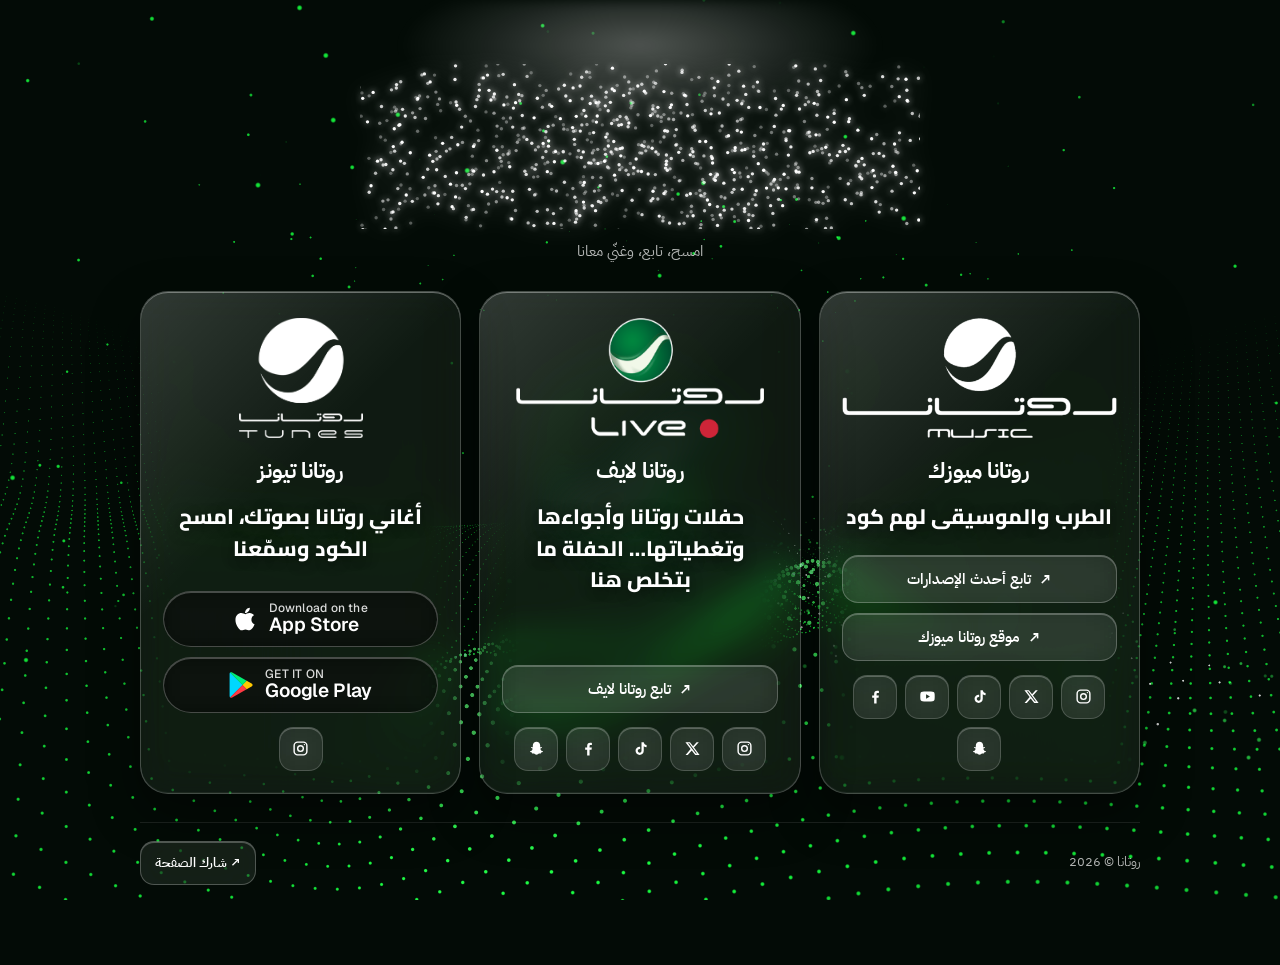
==== commit 0657ba99: "Keep live stable; add preview A and B" ====
--- a/index.html
+++ b/index.html
@@ -71,22 +71,8 @@
         font-family: var(--x-font);
       }
 
-      /* Language toggle */
-      .x-wrap { position: relative; }
-      .x-lang {
-        position: absolute; top: 16px; inset-inline-end: 16px; z-index: 3;
-        min-width: 58px; height: 38px; padding: 0 14px; border-radius: 999px;
-        border: 1px solid rgba(255,255,255,0.45);
-        background: linear-gradient(160deg, rgba(255,255,255,0.16), rgba(255,255,255,0.04));
-        -webkit-backdrop-filter: blur(14px); backdrop-filter: blur(14px);
-        box-shadow: inset 0 1px 0 rgba(255,255,255,0.7);
-        color: #fff; font: 700 14px/1 "Cairo", var(--x-font); cursor: pointer;
-      }
-      html[lang="en"] .x-wrap, html[lang="en"] .x-card__line, html[lang="en"] .x-head p { font-family: "Geist", "Cairo", system-ui, sans-serif; }
-      html[lang="en"] .x-arrived { left: auto; right: 18px; }
-
       /* Header */
-      .x-head { text-align: center; padding: 44px 0 28px; }
+      .x-head { text-align: center; padding: 8px 0 28px; }
       .x-head__logo { width: 140px; height: auto; display: block; margin: 0 auto 18px; }
       .x-head h1 {
         font: 700 26px/1.3 var(--x-font);
@@ -94,10 +80,15 @@
         color: var(--x-ink);
         letter-spacing: 0;
       }
-      .x-head p { margin: 4px 0 0; color: #fff; font-family: "Cairo", var(--x-font); font-weight: 800; font-size: 22px; line-height: 1.4; text-shadow: 0 2px 12px rgba(0,0,0,.55); }
-      @media (min-width: 900px) { .x-head p { font-size: 26px; } }
+      .x-head p { margin: 0; color: var(--x-ink-2); font-size: 15px; }
       /* Dot-matrix title */
       .x-dt { position: relative; width: 100%; max-width: 560px; margin: 0 auto 10px; aspect-ratio: 3.4 / 1; }
+      .x-dt::before {
+        content: ""; position: absolute; left: 50%; top: -38%; width: 120%; height: 150%;
+        transform: translateX(-50%); pointer-events: none;
+        background: radial-gradient(ellipse 50% 45% at 50% 18%, rgba(255,255,255,.30), rgba(255,255,255,.10) 45%, rgba(255,255,255,0) 72%);
+        filter: blur(6px);
+      }
       .x-dt canvas { position: relative; display: block; width: 100%; height: 100%;
         filter: drop-shadow(0 0 3px rgba(255,255,255,.95)) drop-shadow(0 0 14px rgba(255,255,255,.45)); }
       .x-head .x-dt__text { position: absolute; inset: 0; margin: 0; display: flex; align-items: center; justify-content: center;
@@ -106,51 +97,47 @@
 
 
       /* Cards */
-      .x-cards { display: grid; grid-template-columns: 1fr; gap: 30px; }
-      .x-card { position: relative; display: flex; flex-direction: column; align-items: center; gap: 14px; scroll-margin-top: 24px; text-align: center; }
-      /* Shiny glass (shared) */
-      .x-glass {
-        position: relative; isolation: isolate; overflow: hidden;
-        border: 1.5px solid rgba(255, 255, 255, 0.55);
-        background: linear-gradient(160deg, rgba(255,255,255,0.13), rgba(255,255,255,0.03) 55%, rgba(255,255,255,0.08));
-        box-shadow:
-          inset 0 1.5px 0 rgba(255, 255, 255, 0.85),
-          inset 0 -1px 0 rgba(255, 255, 255, 0.18),
-          inset 0 0 22px rgba(190, 225, 255, 0.10),
-          0 0 18px rgba(200, 230, 255, 0.12),
-          0 22px 50px rgba(0, 0, 0, 0.45);
-        -webkit-backdrop-filter: blur(16px) saturate(170%);
-        backdrop-filter: blur(16px) saturate(170%);
-      }
-      .x-glass::before {
-        content: ""; position: absolute; inset: 0; z-index: -1; border-radius: inherit; pointer-events: none;
-        background:
-          linear-gradient(118deg, rgba(255,255,255,0.22) 0%, rgba(255,255,255,0.07) 34%, rgba(255,255,255,0) 34.4%, rgba(255,255,255,0) 58%, rgba(255,255,255,0.07) 58.4%, rgba(255,255,255,0) 72%),
-          radial-gradient(18px 3px at 14% 0%, rgba(255,255,255,0.95), rgba(255,255,255,0)),
-          radial-gradient(3px 16px at 100% 62%, rgba(255,255,255,0.85), rgba(255,255,255,0)),
-          radial-gradient(14px 3px at 72% 100%, rgba(255,255,255,0.7), rgba(255,255,255,0));
-      }
-      .x-glass::after {
-        content: ""; position: absolute; top: -20%; bottom: -20%; left: -60%; width: 38%; z-index: -1; pointer-events: none;
-        background: linear-gradient(100deg, rgba(255,255,255,0), rgba(255,255,255,0.20) 50%, rgba(255,255,255,0));
-        transform: translateX(0) skewX(-18deg);
-        animation: x-sheen 7s ease-in-out infinite;
-      }
-      .x-card:nth-child(2) .x-glass::after { animation-delay: 1.2s; }
-      .x-card:nth-child(3) .x-glass::after { animation-delay: 2.4s; }
-      @keyframes x-sheen { 0%, 62% { transform: translateX(0) skewX(-18deg); } 100% { transform: translateX(520%) skewX(-18deg); } }
-      .x-orb {
-        width: 150px; height: 150px; border-radius: 50%;
-        display: flex; align-items: center; justify-content: center; padding: 22px;
-      }
-      .x-orb img { max-width: 100%; max-height: 92px; width: auto; height: auto; object-fit: contain; display: block; }
-      .x-panel {
-        width: 100%; flex: 1; display: flex; flex-direction: column; align-items: center; gap: 14px;
-        padding: 24px 22px 22px; border-radius: 26px; transition: border-color 0.3s ease;
-      }
-      .x-panel > * { width: 100%; }
-      .x-panel > .x-arrived { width: auto; }
-      @media (min-width: 900px) { .x-orb { width: 164px; height: 164px; } .x-orb img { max-height: 100px; } }
+      .x-cards { display: grid; grid-template-columns: 1fr; gap: 18px; }
+      .x-card {
+        position: relative;
+        display: flex;
+        flex-direction: column;
+        gap: 14px;
+        padding: 26px 22px 22px;
+        border-radius: 28px;
+        isolation: isolate;
+        border: 1px solid rgba(255, 255, 255, 0.22);
+        background: rgba(20, 24, 22, 0.72);
+        box-shadow: inset 0 1px 0 rgba(255, 255, 255, 0.35), inset 0 -1px 0 rgba(255, 255, 255, 0.06), 0 20px 50px rgba(0, 0, 0, 0.45);
+        scroll-margin-top: 24px;
+        transition: border-color 0.3s ease;
+        text-align: center;
+        align-items: center;
+      }
+      .x-card::before {
+        content: "";
+        position: absolute;
+        inset: 0;
+        z-index: -1;
+        border-radius: inherit;
+        background: linear-gradient(135deg, rgba(255, 255, 255, 0.14), transparent 40%);
+        pointer-events: none;
+      }
+      .x-card > * { width: 100%; }
+      .x-card > .x-card__sub, .x-card > .x-arrived { width: auto; }
+      @supports ((backdrop-filter: blur(18px)) or (-webkit-backdrop-filter: blur(18px))) {
+        .x-card {
+          background: linear-gradient(rgba(255, 255, 255, 0.06), rgba(255, 255, 255, 0.06)) transparent;
+          -webkit-backdrop-filter: blur(18px) saturate(170%);
+          backdrop-filter: blur(18px) saturate(170%);
+        }
+      }
+      .x-card__mark { display: flex; justify-content: center; align-items: center; height: 110px; }
+      .x-card__mark img { max-height: 110px; max-width: 100%; width: auto; height: auto; object-fit: contain; display: block; margin: 0 auto; }
+      @media (min-width: 900px) {
+        .x-card__mark { height: 120px; }
+        .x-card__mark img { max-height: 120px; }
+      }
       .x-card__sub {
         display: inline-flex;
         align-items: center;
@@ -219,25 +206,20 @@
 
       .x-icons { display: flex; flex-wrap: wrap; justify-content: center; gap: 8px; }
       .x-icon {
-        position: relative; overflow: hidden;
-        width: 46px; height: 46px;
+        width: 44px; height: 44px;
         display: inline-flex; align-items: center; justify-content: center;
         border-radius: 14px;
-        border: 1px solid rgba(255, 255, 255, 0.35);
-        box-shadow: inset 0 1px 0 rgba(255, 255, 255, 0.45), 0 6px 16px rgba(0, 0, 0, 0.35);
-        transition: transform 0.2s ease;
-      }
-      .x-icon::after { content: ""; position: absolute; inset: 0; pointer-events: none;
-        background: linear-gradient(160deg, rgba(255,255,255,0.32), rgba(255,255,255,0) 48%); }
-      .x-icon:hover, .x-icon:active { transform: translateY(-2px); }
-      .x-icon svg { width: 22px; height: 22px; display: block; position: relative; }
-      .x-icon--ig { background: radial-gradient(circle at 30% 107%, #fdf497 0%, #fdf497 5%, #fd5949 45%, #d6249f 60%, #285AEB 90%); }
-      .x-icon--x, .x-icon--tt { background: #000; }
-      .x-icon--yt, .x-icon--fb { background: #fff; }
-      .x-icon--yt svg { width: 26px; height: 26px; }
-      .x-icon--fb svg { width: 26px; height: 26px; }
-      .x-icon--sc { background: #FFFC00; }
-      .x-icon--sc svg { width: 24px; height: 24px; }
+        border: 1px solid rgba(255, 255, 255, 0.18);
+        background-color: transparent;
+        background-image: linear-gradient(rgba(255, 255, 255, 0.08), rgba(255, 255, 255, 0.08));
+        -webkit-backdrop-filter: blur(18px) saturate(170%);
+        backdrop-filter: blur(18px) saturate(170%);
+        box-shadow: inset 0 1px 0 rgba(255, 255, 255, 0.25);
+        color: #fff;
+        transition: border-color 0.2s ease;
+      }
+      .x-icon:hover, .x-icon:active { border-color: var(--x-green); }
+      .x-icon svg { width: 17px; height: 17px; display: block; }
 
       /* Arrived via QR */
       .x-arrived {
@@ -252,11 +234,11 @@
         border: 1px solid rgba(24, 199, 128, 0.5);
       }
       .x-arrived[hidden] { display: none; }
-      .x-card.is-arrived .x-panel { border-color: var(--x-green); animation: x-glow 2s ease-out 1; }
+      .x-card.is-arrived { border-color: var(--x-green); animation: x-glow 2s ease-out 1; }
       @keyframes x-glow {
-        0% { box-shadow: inset 0 1.5px 0 rgba(255,255,255,.85), 0 0 0 0 rgba(24,199,128,0); }
-        30% { box-shadow: inset 0 1.5px 0 rgba(255,255,255,.85), 0 0 36px 4px rgba(24,199,128,.45); }
-        100% { box-shadow: inset 0 1.5px 0 rgba(255,255,255,.85), 0 0 18px rgba(200,230,255,.12), 0 22px 50px rgba(0,0,0,.45); }
+        0% { box-shadow: inset 0 1px 0 rgba(255,255,255,.35), 0 0 0 0 rgba(24,199,128,0); }
+        30% { box-shadow: inset 0 1px 0 rgba(255,255,255,.35), 0 0 36px 4px rgba(24,199,128,.45); }
+        100% { box-shadow: inset 0 1px 0 rgba(255,255,255,.35), inset 0 -1px 0 rgba(255,255,255,.06), 0 20px 50px rgba(0,0,0,.45); }
       }
 
       /* Footer */
@@ -303,7 +285,7 @@
         .x-cards { grid-template-columns: repeat(3, 1fr); }
       }
       @media (prefers-reduced-motion: reduce) {
-        .x-card.is-arrived .x-panel { animation: none; box-shadow: 0 0 28px 2px rgba(24, 199, 128, 0.35); } .x-glass::after { animation: none; display: none; }
+        .x-card.is-arrived { animation: none; box-shadow: 0 0 28px 2px rgba(24, 199, 128, 0.35); }
         .x-btn, .x-icon, .x-card, .x-share { transition: none; }
       }
     </style>
@@ -312,111 +294,79 @@
     <div id="bg" class="rotana-background-host" aria-hidden="true"></div>
     <div class="page" id="top">
       <main class="x-wrap">
-        <button class="x-lang" type="button" id="lang" aria-label="Switch language">EN</button>
         <header class="x-head">
           <div class="x-dt" id="dotTitleWrap">
             <canvas id="dotTitle" aria-hidden="true"></canvas>
             <h1 class="x-dt__text">عالم روتانا</h1>
           </div>
-          <p data-en="Scan, follow, and sing with us">امسح، تابع، وغنّي معانا</p>
+          <p>امسح، تابع، وغنّي معانا</p>
         </header>
 
         <div class="x-cards">
           <section class="x-card" id="music" aria-labelledby="music-t">
-            <div class="x-orb x-glass">
+            <span class="x-arrived" hidden>وصلت عبر الكود</span>
+            <div class="x-card__mark">
               <img src="music-logo-official.png" alt="Rotana Music" />
             </div>
-            <div class="x-panel x-glass">
-            <span class="x-arrived" hidden data-en="You came via the QR code">وصلت عبر الكود</span>
-            <h2 id="music-t" data-en="Rotana Music">روتانا ميوزك</h2>
-            <p class="x-card__line" data-en="Tarab and music have their own code">الطرب والموسيقى لهم كود</p>
+            <h2 id="music-t">روتانا ميوزك</h2>
+            <p class="x-card__line">الطرب والموسيقى لهم كود</p>
             <div class="x-btns">
-              <a class="x-btn" href="https://music.rotanamusic.com/music-releases" target="_blank" rel="noopener"><span aria-hidden="true">↗</span> <span data-en="Latest releases">تابع أحدث الإصدارات</span></a>
-              <a class="x-btn" href="https://rotanamusic.com/" target="_blank" rel="noopener"><span aria-hidden="true">↗</span> <span data-en="Rotana Music website">موقع روتانا ميوزك</span></a>
+              <a class="x-btn" href="https://music.rotanamusic.com/music-releases" target="_blank" rel="noopener"><span aria-hidden="true">↗</span> تابع أحدث الإصدارات</a>
+              <a class="x-btn" href="https://rotanamusic.com/" target="_blank" rel="noopener"><span aria-hidden="true">↗</span> موقع روتانا ميوزك</a>
             </div>
             <div class="x-icons">
-              <a class="x-icon x-icon--ig" href="https://www.instagram.com/rotanamusic/" target="_blank" rel="noopener" aria-label="Instagram"><svg viewBox="0 0 24 24"><path fill="#fff" d="M7.0301.084c-1.2768.0602-2.1487.264-2.911.5634-.7888.3075-1.4575.72-2.1228 1.3877-.6652.6677-1.075 1.3368-1.3802 2.127-.2954.7638-.4956 1.6365-.552 2.914-.0564 1.2775-.0689 1.6882-.0626 4.947.0062 3.2586.0206 3.6671.0825 4.9473.061 1.2765.264 2.1482.5635 2.9107.308.7889.72 1.4573 1.388 2.1228.6679.6655 1.3365 1.0743 2.1285 1.38.7632.295 1.6361.4961 2.9134.552 1.2773.056 1.6884.069 4.9462.0627 3.2578-.0062 3.668-.0207 4.9478-.0814 1.28-.0607 2.147-.2652 2.9098-.5633.7889-.3086 1.4578-.72 2.1228-1.3881.665-.6682 1.0745-1.3378 1.3795-2.1284.2957-.7632.4966-1.636.552-2.9124.056-1.2809.0692-1.6898.063-4.948-.0063-3.2583-.021-3.6668-.0817-4.9465-.0607-1.2797-.264-2.1487-.5633-2.9117-.3084-.7889-.72-1.4568-1.3876-2.1228C21.2982 1.33 20.628.9208 19.8378.6165 19.074.321 18.2017.1197 16.9244.0645 15.6471.0093 15.236-.005 11.977.0014 8.718.0076 8.31.0215 7.0301.0839m.1402 21.6932c-1.17-.0509-1.8053-.2453-2.2287-.408-.5606-.216-.96-.4771-1.3819-.895-.422-.4178-.6811-.8186-.9-1.378-.1644-.4234-.3624-1.058-.4171-2.228-.0595-1.2645-.072-1.6442-.079-4.848-.007-3.2037.0053-3.583.0607-4.848.05-1.169.2456-1.805.408-2.2282.216-.5613.4762-.96.895-1.3816.4188-.4217.8184-.6814 1.3783-.9003.423-.1651 1.0575-.3614 2.227-.4171 1.2655-.06 1.6447-.072 4.848-.079 3.2033-.007 3.5835.005 4.8495.0608 1.169.0508 1.8053.2445 2.228.408.5608.216.96.4754 1.3816.895.4217.4194.6816.8176.9005 1.3787.1653.4217.3617 1.056.4169 2.2263.0602 1.2655.0739 1.645.0796 4.848.0058 3.203-.0055 3.5834-.061 4.848-.051 1.17-.245 1.8055-.408 2.2294-.216.5604-.4763.96-.8954 1.3814-.419.4215-.8181.6811-1.3783.9-.4224.1649-1.0577.3617-2.2262.4174-1.2656.0595-1.6448.072-4.8493.079-3.2045.007-3.5825-.006-4.848-.0608M16.953 5.5864A1.44 1.44 0 1 0 18.39 4.144a1.44 1.44 0 0 0-1.437 1.4424M5.8385 12.012c.0067 3.4032 2.7706 6.1557 6.173 6.1493 3.4026-.0065 6.157-2.7701 6.1506-6.1733-.0065-3.4032-2.771-6.1565-6.174-6.1498-3.403.0067-6.156 2.771-6.1496 6.1738M8 12.0077a4 4 0 1 1 4.008 3.9921A3.9996 3.9996 0 0 1 8 12.0077"/></svg></a>
-              <a class="x-icon x-icon--x" href="https://x.com/RotanaMusic" target="_blank" rel="noopener" aria-label="X"><svg viewBox="0 0 24 24"><path fill="#fff" d="M14.234 10.162 22.977 0h-2.072l-7.591 8.824L7.251 0H.258l9.168 13.343L.258 24H2.33l8.016-9.318L16.749 24h6.993zm-2.837 3.299-.929-1.329L3.076 1.56h3.182l5.965 8.532.929 1.329 7.754 11.09h-3.182z"/></svg></a>
-              <a class="x-icon x-icon--tt" href="https://www.tiktok.com/@rotanamusic" target="_blank" rel="noopener" aria-label="TikTok"><svg viewBox="0 0 24 24"><path fill="#25F4EE" transform="translate(-1 -1)" d="M12.525.02c1.31-.02 2.61-.01 3.91-.02.08 1.53.63 3.09 1.75 4.17 1.12 1.11 2.7 1.62 4.24 1.79v4.03c-1.44-.05-2.89-.35-4.2-.97-.57-.26-1.1-.59-1.62-.93-.01 2.92.01 5.84-.02 8.75-.08 1.4-.54 2.79-1.35 3.94-1.31 1.92-3.58 3.17-5.91 3.21-1.43.08-2.86-.31-4.08-1.03-2.02-1.19-3.44-3.37-3.65-5.71-.02-.5-.03-1-.01-1.49.18-1.9 1.12-3.72 2.58-4.96 1.66-1.44 3.98-2.13 6.15-1.72.02 1.48-.04 2.96-.04 4.44-.99-.32-2.15-.23-3.02.37-.63.41-1.11 1.04-1.36 1.75-.21.51-.15 1.07-.14 1.61.24 1.64 1.82 3.02 3.5 2.87 1.12-.01 2.19-.66 2.77-1.61.19-.33.4-.67.41-1.06.1-1.79.06-3.57.07-5.36.01-4.03-.01-8.05.02-12.07z"/><path fill="#FE2C55" transform="translate(1 1)" d="M12.525.02c1.31-.02 2.61-.01 3.91-.02.08 1.53.63 3.09 1.75 4.17 1.12 1.11 2.7 1.62 4.24 1.79v4.03c-1.44-.05-2.89-.35-4.2-.97-.57-.26-1.1-.59-1.62-.93-.01 2.92.01 5.84-.02 8.75-.08 1.4-.54 2.79-1.35 3.94-1.31 1.92-3.58 3.17-5.91 3.21-1.43.08-2.86-.31-4.08-1.03-2.02-1.19-3.44-3.37-3.65-5.71-.02-.5-.03-1-.01-1.49.18-1.9 1.12-3.72 2.58-4.96 1.66-1.44 3.98-2.13 6.15-1.72.02 1.48-.04 2.96-.04 4.44-.99-.32-2.15-.23-3.02.37-.63.41-1.11 1.04-1.36 1.75-.21.51-.15 1.07-.14 1.61.24 1.64 1.82 3.02 3.5 2.87 1.12-.01 2.19-.66 2.77-1.61.19-.33.4-.67.41-1.06.1-1.79.06-3.57.07-5.36.01-4.03-.01-8.05.02-12.07z"/><path fill="#fff" d="M12.525.02c1.31-.02 2.61-.01 3.91-.02.08 1.53.63 3.09 1.75 4.17 1.12 1.11 2.7 1.62 4.24 1.79v4.03c-1.44-.05-2.89-.35-4.2-.97-.57-.26-1.1-.59-1.62-.93-.01 2.92.01 5.84-.02 8.75-.08 1.4-.54 2.79-1.35 3.94-1.31 1.92-3.58 3.17-5.91 3.21-1.43.08-2.86-.31-4.08-1.03-2.02-1.19-3.44-3.37-3.65-5.71-.02-.5-.03-1-.01-1.49.18-1.9 1.12-3.72 2.58-4.96 1.66-1.44 3.98-2.13 6.15-1.72.02 1.48-.04 2.96-.04 4.44-.99-.32-2.15-.23-3.02.37-.63.41-1.11 1.04-1.36 1.75-.21.51-.15 1.07-.14 1.61.24 1.64 1.82 3.02 3.5 2.87 1.12-.01 2.19-.66 2.77-1.61.19-.33.4-.67.41-1.06.1-1.79.06-3.57.07-5.36.01-4.03-.01-8.05.02-12.07z"/></svg></a>
-              <a class="x-icon x-icon--yt" href="https://www.youtube.com/@rotanamusic" target="_blank" rel="noopener" aria-label="YouTube"><svg viewBox="0 0 24 24"><path fill="#FF0000" d="M23.498 6.186a3.016 3.016 0 0 0-2.122-2.136C19.505 3.545 12 3.545 12 3.545s-7.505 0-9.377.505A3.017 3.017 0 0 0 .502 6.186C0 8.07 0 12 0 12s0 3.93.502 5.814a3.016 3.016 0 0 0 2.122 2.136c1.871.505 9.376.505 9.376.505s7.505 0 9.377-.505a3.015 3.015 0 0 0 2.122-2.136C24 15.93 24 12 24 12s0-3.93-.502-5.814z"/><path fill="#fff" d="M9.545 15.568V8.432L15.818 12l-6.273 3.568z"/></svg></a>
-              <a class="x-icon x-icon--fb" href="https://www.facebook.com/rotanamusic" target="_blank" rel="noopener" aria-label="Facebook"><svg viewBox="0 0 24 24"><path fill="#0866FF" d="M9.101 23.691v-7.98H6.627v-3.667h2.474v-1.58c0-4.085 1.848-5.978 5.858-5.978.401 0 .955.042 1.468.103a8.68 8.68 0 0 1 1.141.195v3.325a8.623 8.623 0 0 0-.653-.036 26.805 26.805 0 0 0-.733-.009c-.707 0-1.259.096-1.675.309a1.686 1.686 0 0 0-.679.622c-.258.42-.374.995-.374 1.752v1.297h3.919l-.386 2.103-.287 1.564h-3.246v8.245C19.396 23.238 24 18.179 24 12.044c0-6.627-5.373-12-12-12s-12 5.373-12 12c0 5.628 3.874 10.35 9.101 11.647Z"/></svg></a>
-              <a class="x-icon x-icon--sc" href="https://www.snapchat.com/@rotanamusic" target="_blank" rel="noopener" aria-label="Snapchat"><svg viewBox="0 0 24 24"><path fill="#fff" stroke="#000" stroke-width="1.1" stroke-linejoin="round" d="M12.206.793c.99 0 4.347.276 5.93 3.821.529 1.193.403 3.219.299 4.847l-.003.06c-.012.18-.022.345-.03.51.075.045.203.09.401.09.3-.016.659-.12 1.033-.301.165-.088.344-.104.464-.104.182 0 .359.029.509.09.45.149.734.479.734.838.015.449-.39.839-1.213 1.168-.089.029-.209.075-.344.119-.45.135-1.139.36-1.333.81-.09.224-.061.524.12.868l.015.015c.06.136 1.526 3.475 4.791 4.014.255.044.435.27.42.509 0 .075-.015.149-.045.225-.24.569-1.273.988-3.146 1.271-.059.091-.12.375-.164.57-.029.179-.074.36-.134.553-.076.271-.27.405-.555.405h-.03c-.135 0-.313-.031-.538-.074-.36-.075-.765-.135-1.273-.135-.3 0-.599.015-.913.074-.6.104-1.123.464-1.723.884-.853.599-1.826 1.288-3.294 1.288-.06 0-.119-.015-.18-.015h-.149c-1.468 0-2.427-.675-3.279-1.288-.599-.42-1.107-.779-1.707-.884-.314-.045-.629-.074-.928-.074-.54 0-.958.089-1.272.149-.211.043-.391.074-.54.074-.374 0-.523-.224-.583-.42-.061-.192-.09-.389-.135-.567-.046-.181-.105-.494-.166-.57-1.918-.222-2.95-.642-3.189-1.226-.031-.063-.052-.15-.055-.225-.015-.243.165-.465.42-.509 3.264-.54 4.73-3.879 4.791-4.02l.016-.029c.18-.345.224-.645.119-.869-.195-.434-.884-.658-1.332-.809-.121-.029-.24-.074-.346-.119-1.107-.435-1.257-.93-1.197-1.273.09-.479.674-.793 1.168-.793.146 0 .27.029.383.074.42.194.789.3 1.104.3.234 0 .384-.06.465-.105l-.046-.569c-.098-1.626-.225-3.651.307-4.837C7.392 1.077 10.739.807 11.727.807l.419-.015h.06z"/></svg></a>
-            </div>
+              <a class="x-icon" href="https://www.instagram.com/rotanamusic/" target="_blank" rel="noopener" aria-label="Instagram"><svg viewBox="0 0 24 24" fill="none" stroke="currentColor" stroke-width="2"><rect x="3" y="3" width="18" height="18" rx="5"/><circle cx="12" cy="12" r="4"/><circle cx="17.5" cy="6.5" r="1" fill="currentColor" stroke="none"/></svg></a>
+              <a class="x-icon" href="https://x.com/RotanaMusic" target="_blank" rel="noopener" aria-label="X"><svg viewBox="0 0 24 24" fill="currentColor"><path d="M17.8 3h3.1l-6.8 7.7L22 21h-6.2l-4.9-6.3L5.3 21H2.2l7.2-8.3L2 3h6.4l4.4 5.8L17.8 3zm-1.1 16.2h1.7L7.4 4.7H5.6l11.1 14.5z"/></svg></a>
+              <a class="x-icon" href="https://www.tiktok.com/@rotanamusic" target="_blank" rel="noopener" aria-label="TikTok"><svg viewBox="0 0 24 24" fill="currentColor"><path d="M16.6 3c.4 2.2 1.8 3.7 4 4v3.1c-1.5 0-2.8-.4-4-1.2v6.3c0 3.4-2.6 5.8-5.8 5.8S5 18.6 5 15.3c0-3.4 2.9-6 6.5-5.6v3.2c-1.7-.4-3.3.8-3.3 2.4 0 1.4 1.1 2.6 2.6 2.6s2.6-1.1 2.6-2.8V3h3.2z"/></svg></a>
+              <a class="x-icon" href="https://www.youtube.com/@rotanamusic" target="_blank" rel="noopener" aria-label="YouTube"><svg viewBox="0 0 24 24" fill="currentColor"><path d="M22 8.2c-.2-1.6-1-2.6-2.6-2.8C17.1 5 12 5 12 5s-5.1 0-7.4.4C3 5.6 2.2 6.6 2 8.2 1.8 9.6 1.8 12 1.8 12s0 2.4.2 3.8c.2 1.6 1 2.6 2.6 2.8C6.9 19 12 19 12 19s5.1 0 7.4-.4c1.6-.2 2.4-1.2 2.6-2.8.2-1.4.2-3.8.2-3.8s0-2.4-.2-3.8zM10 15.2V8.8l5.4 3.2-5.4 3.2z"/></svg></a>
+              <a class="x-icon" href="https://www.facebook.com/rotanamusic" target="_blank" rel="noopener" aria-label="Facebook"><svg viewBox="0 0 24 24" fill="currentColor"><path d="M13.5 22v-8.2h2.8l.4-3.2h-3.2V8.5c0-.9.3-1.6 1.6-1.6h1.7V4.1c-.3 0-1.3-.1-2.5-.1-2.5 0-4.2 1.5-4.2 4.3v2.4H7.3v3.2h2.8V22h3.4z"/></svg></a>
+              <a class="x-icon" href="https://www.snapchat.com/@rotanamusic" target="_blank" rel="noopener" aria-label="Snapchat"><svg viewBox="0 0 24 24" fill="currentColor"><path d="M12 2.5c2.9 0 5.2 2.2 5.2 5.3v2.4c.5.2 1.1 0 1.6-.2.6-.2 1.2.5.7 1-.6.6-1.7.8-2.2 1.2.4 1.6 1.9 3.3 3.6 3.8.5.2.5.8 0 1-.8.4-1.8.5-2.3.8-.2.4-.2 1-.5 1.2-.5.3-1.4-.1-2.4.1-1.3.3-2 1.7-3.7 1.7s-2.4-1.4-3.7-1.7c-1-.2-1.9.2-2.4-.1-.3-.2-.3-.8-.5-1.2-.5-.3-1.5-.4-2.3-.8-.5-.2-.5-.8 0-1 1.7-.5 3.2-2.2 3.6-3.8-.5-.4-1.6-.6-2.2-1.2-.5-.5.1-1.2.7-1 .5.2 1.1.4 1.6.2V7.8c0-3.1 2.3-5.3 5.2-5.3z"/></svg></a>
             </div>
           </section>
 
           <section class="x-card" id="live" aria-labelledby="live-t">
-            <div class="x-orb x-glass">
+            <span class="x-arrived" hidden>وصلت عبر الكود</span>
+            <div class="x-card__mark">
               <img src="live-logo-white.png" alt="Rotana Live" />
             </div>
-            <div class="x-panel x-glass">
-            <span class="x-arrived" hidden data-en="You came via the QR code">وصلت عبر الكود</span>
-            <h2 id="live-t" data-en="Rotana Live">روتانا لايف</h2>
-            <p class="x-card__line" data-en="Rotana concerts, the vibe and the coverage">حفلات روتانا وأجواءها وتغطياتها</p>
+            <h2 id="live-t">روتانا لايف</h2>
+            <p class="x-card__line">حفلات روتانا وأجواءها وتغطياتها… الحفلة ما بتخلص هنا</p>
             <div class="x-btns">
-              <a class="x-btn" href="https://www.instagram.com/rotanalive/" target="_blank" rel="noopener"><span aria-hidden="true">↗</span> <span data-en="Follow Rotana Live">تابع روتانا لايف</span></a>
+              <a class="x-btn" href="https://www.instagram.com/rotanalive/" target="_blank" rel="noopener"><span aria-hidden="true">↗</span> تابع روتانا لايف</a>
             </div>
             <div class="x-icons">
-              <a class="x-icon x-icon--ig" href="https://www.instagram.com/rotanalive/" target="_blank" rel="noopener" aria-label="Instagram"><svg viewBox="0 0 24 24"><path fill="#fff" d="M7.0301.084c-1.2768.0602-2.1487.264-2.911.5634-.7888.3075-1.4575.72-2.1228 1.3877-.6652.6677-1.075 1.3368-1.3802 2.127-.2954.7638-.4956 1.6365-.552 2.914-.0564 1.2775-.0689 1.6882-.0626 4.947.0062 3.2586.0206 3.6671.0825 4.9473.061 1.2765.264 2.1482.5635 2.9107.308.7889.72 1.4573 1.388 2.1228.6679.6655 1.3365 1.0743 2.1285 1.38.7632.295 1.6361.4961 2.9134.552 1.2773.056 1.6884.069 4.9462.0627 3.2578-.0062 3.668-.0207 4.9478-.0814 1.28-.0607 2.147-.2652 2.9098-.5633.7889-.3086 1.4578-.72 2.1228-1.3881.665-.6682 1.0745-1.3378 1.3795-2.1284.2957-.7632.4966-1.636.552-2.9124.056-1.2809.0692-1.6898.063-4.948-.0063-3.2583-.021-3.6668-.0817-4.9465-.0607-1.2797-.264-2.1487-.5633-2.9117-.3084-.7889-.72-1.4568-1.3876-2.1228C21.2982 1.33 20.628.9208 19.8378.6165 19.074.321 18.2017.1197 16.9244.0645 15.6471.0093 15.236-.005 11.977.0014 8.718.0076 8.31.0215 7.0301.0839m.1402 21.6932c-1.17-.0509-1.8053-.2453-2.2287-.408-.5606-.216-.96-.4771-1.3819-.895-.422-.4178-.6811-.8186-.9-1.378-.1644-.4234-.3624-1.058-.4171-2.228-.0595-1.2645-.072-1.6442-.079-4.848-.007-3.2037.0053-3.583.0607-4.848.05-1.169.2456-1.805.408-2.2282.216-.5613.4762-.96.895-1.3816.4188-.4217.8184-.6814 1.3783-.9003.423-.1651 1.0575-.3614 2.227-.4171 1.2655-.06 1.6447-.072 4.848-.079 3.2033-.007 3.5835.005 4.8495.0608 1.169.0508 1.8053.2445 2.228.408.5608.216.96.4754 1.3816.895.4217.4194.6816.8176.9005 1.3787.1653.4217.3617 1.056.4169 2.2263.0602 1.2655.0739 1.645.0796 4.848.0058 3.203-.0055 3.5834-.061 4.848-.051 1.17-.245 1.8055-.408 2.2294-.216.5604-.4763.96-.8954 1.3814-.419.4215-.8181.6811-1.3783.9-.4224.1649-1.0577.3617-2.2262.4174-1.2656.0595-1.6448.072-4.8493.079-3.2045.007-3.5825-.006-4.848-.0608M16.953 5.5864A1.44 1.44 0 1 0 18.39 4.144a1.44 1.44 0 0 0-1.437 1.4424M5.8385 12.012c.0067 3.4032 2.7706 6.1557 6.173 6.1493 3.4026-.0065 6.157-2.7701 6.1506-6.1733-.0065-3.4032-2.771-6.1565-6.174-6.1498-3.403.0067-6.156 2.771-6.1496 6.1738M8 12.0077a4 4 0 1 1 4.008 3.9921A3.9996 3.9996 0 0 1 8 12.0077"/></svg></a>
-              <a class="x-icon x-icon--x" href="https://x.com/RotanaLive" target="_blank" rel="noopener" aria-label="X"><svg viewBox="0 0 24 24"><path fill="#fff" d="M14.234 10.162 22.977 0h-2.072l-7.591 8.824L7.251 0H.258l9.168 13.343L.258 24H2.33l8.016-9.318L16.749 24h6.993zm-2.837 3.299-.929-1.329L3.076 1.56h3.182l5.965 8.532.929 1.329 7.754 11.09h-3.182z"/></svg></a>
-              <a class="x-icon x-icon--tt" href="https://www.tiktok.com/@rotanalive" target="_blank" rel="noopener" aria-label="TikTok"><svg viewBox="0 0 24 24"><path fill="#25F4EE" transform="translate(-1 -1)" d="M12.525.02c1.31-.02 2.61-.01 3.91-.02.08 1.53.63 3.09 1.75 4.17 1.12 1.11 2.7 1.62 4.24 1.79v4.03c-1.44-.05-2.89-.35-4.2-.97-.57-.26-1.1-.59-1.62-.93-.01 2.92.01 5.84-.02 8.75-.08 1.4-.54 2.79-1.35 3.94-1.31 1.92-3.58 3.17-5.91 3.21-1.43.08-2.86-.31-4.08-1.03-2.02-1.19-3.44-3.37-3.65-5.71-.02-.5-.03-1-.01-1.49.18-1.9 1.12-3.72 2.58-4.96 1.66-1.44 3.98-2.13 6.15-1.72.02 1.48-.04 2.96-.04 4.44-.99-.32-2.15-.23-3.02.37-.63.41-1.11 1.04-1.36 1.75-.21.51-.15 1.07-.14 1.61.24 1.64 1.82 3.02 3.5 2.87 1.12-.01 2.19-.66 2.77-1.61.19-.33.4-.67.41-1.06.1-1.79.06-3.57.07-5.36.01-4.03-.01-8.05.02-12.07z"/><path fill="#FE2C55" transform="translate(1 1)" d="M12.525.02c1.31-.02 2.61-.01 3.91-.02.08 1.53.63 3.09 1.75 4.17 1.12 1.11 2.7 1.62 4.24 1.79v4.03c-1.44-.05-2.89-.35-4.2-.97-.57-.26-1.1-.59-1.62-.93-.01 2.92.01 5.84-.02 8.75-.08 1.4-.54 2.79-1.35 3.94-1.31 1.92-3.58 3.17-5.91 3.21-1.43.08-2.86-.31-4.08-1.03-2.02-1.19-3.44-3.37-3.65-5.71-.02-.5-.03-1-.01-1.49.18-1.9 1.12-3.72 2.58-4.96 1.66-1.44 3.98-2.13 6.15-1.72.02 1.48-.04 2.96-.04 4.44-.99-.32-2.15-.23-3.02.37-.63.41-1.11 1.04-1.36 1.75-.21.51-.15 1.07-.14 1.61.24 1.64 1.82 3.02 3.5 2.87 1.12-.01 2.19-.66 2.77-1.61.19-.33.4-.67.41-1.06.1-1.79.06-3.57.07-5.36.01-4.03-.01-8.05.02-12.07z"/><path fill="#fff" d="M12.525.02c1.31-.02 2.61-.01 3.91-.02.08 1.53.63 3.09 1.75 4.17 1.12 1.11 2.7 1.62 4.24 1.79v4.03c-1.44-.05-2.89-.35-4.2-.97-.57-.26-1.1-.59-1.62-.93-.01 2.92.01 5.84-.02 8.75-.08 1.4-.54 2.79-1.35 3.94-1.31 1.92-3.58 3.17-5.91 3.21-1.43.08-2.86-.31-4.08-1.03-2.02-1.19-3.44-3.37-3.65-5.71-.02-.5-.03-1-.01-1.49.18-1.9 1.12-3.72 2.58-4.96 1.66-1.44 3.98-2.13 6.15-1.72.02 1.48-.04 2.96-.04 4.44-.99-.32-2.15-.23-3.02.37-.63.41-1.11 1.04-1.36 1.75-.21.51-.15 1.07-.14 1.61.24 1.64 1.82 3.02 3.5 2.87 1.12-.01 2.19-.66 2.77-1.61.19-.33.4-.67.41-1.06.1-1.79.06-3.57.07-5.36.01-4.03-.01-8.05.02-12.07z"/></svg></a>
-              <a class="x-icon x-icon--fb" href="https://www.facebook.com/rotanalive" target="_blank" rel="noopener" aria-label="Facebook"><svg viewBox="0 0 24 24"><path fill="#0866FF" d="M9.101 23.691v-7.98H6.627v-3.667h2.474v-1.58c0-4.085 1.848-5.978 5.858-5.978.401 0 .955.042 1.468.103a8.68 8.68 0 0 1 1.141.195v3.325a8.623 8.623 0 0 0-.653-.036 26.805 26.805 0 0 0-.733-.009c-.707 0-1.259.096-1.675.309a1.686 1.686 0 0 0-.679.622c-.258.42-.374.995-.374 1.752v1.297h3.919l-.386 2.103-.287 1.564h-3.246v8.245C19.396 23.238 24 18.179 24 12.044c0-6.627-5.373-12-12-12s-12 5.373-12 12c0 5.628 3.874 10.35 9.101 11.647Z"/></svg></a>
-              <a class="x-icon x-icon--sc" href="https://www.snapchat.com/add/rotanalive" target="_blank" rel="noopener" aria-label="Snapchat"><svg viewBox="0 0 24 24"><path fill="#fff" stroke="#000" stroke-width="1.1" stroke-linejoin="round" d="M12.206.793c.99 0 4.347.276 5.93 3.821.529 1.193.403 3.219.299 4.847l-.003.06c-.012.18-.022.345-.03.51.075.045.203.09.401.09.3-.016.659-.12 1.033-.301.165-.088.344-.104.464-.104.182 0 .359.029.509.09.45.149.734.479.734.838.015.449-.39.839-1.213 1.168-.089.029-.209.075-.344.119-.45.135-1.139.36-1.333.81-.09.224-.061.524.12.868l.015.015c.06.136 1.526 3.475 4.791 4.014.255.044.435.27.42.509 0 .075-.015.149-.045.225-.24.569-1.273.988-3.146 1.271-.059.091-.12.375-.164.57-.029.179-.074.36-.134.553-.076.271-.27.405-.555.405h-.03c-.135 0-.313-.031-.538-.074-.36-.075-.765-.135-1.273-.135-.3 0-.599.015-.913.074-.6.104-1.123.464-1.723.884-.853.599-1.826 1.288-3.294 1.288-.06 0-.119-.015-.18-.015h-.149c-1.468 0-2.427-.675-3.279-1.288-.599-.42-1.107-.779-1.707-.884-.314-.045-.629-.074-.928-.074-.54 0-.958.089-1.272.149-.211.043-.391.074-.54.074-.374 0-.523-.224-.583-.42-.061-.192-.09-.389-.135-.567-.046-.181-.105-.494-.166-.57-1.918-.222-2.95-.642-3.189-1.226-.031-.063-.052-.15-.055-.225-.015-.243.165-.465.42-.509 3.264-.54 4.73-3.879 4.791-4.02l.016-.029c.18-.345.224-.645.119-.869-.195-.434-.884-.658-1.332-.809-.121-.029-.24-.074-.346-.119-1.107-.435-1.257-.93-1.197-1.273.09-.479.674-.793 1.168-.793.146 0 .27.029.383.074.42.194.789.3 1.104.3.234 0 .384-.06.465-.105l-.046-.569c-.098-1.626-.225-3.651.307-4.837C7.392 1.077 10.739.807 11.727.807l.419-.015h.06z"/></svg></a>
-            </div>
+              <a class="x-icon" href="https://www.instagram.com/rotanalive/" target="_blank" rel="noopener" aria-label="Instagram"><svg viewBox="0 0 24 24" fill="none" stroke="currentColor" stroke-width="2"><rect x="3" y="3" width="18" height="18" rx="5"/><circle cx="12" cy="12" r="4"/><circle cx="17.5" cy="6.5" r="1" fill="currentColor" stroke="none"/></svg></a>
+              <a class="x-icon" href="https://x.com/RotanaLive" target="_blank" rel="noopener" aria-label="X"><svg viewBox="0 0 24 24" fill="currentColor"><path d="M17.8 3h3.1l-6.8 7.7L22 21h-6.2l-4.9-6.3L5.3 21H2.2l7.2-8.3L2 3h6.4l4.4 5.8L17.8 3zm-1.1 16.2h1.7L7.4 4.7H5.6l11.1 14.5z"/></svg></a>
+              <a class="x-icon" href="https://www.tiktok.com/@rotanalive" target="_blank" rel="noopener" aria-label="TikTok"><svg viewBox="0 0 24 24" fill="currentColor"><path d="M16.6 3c.4 2.2 1.8 3.7 4 4v3.1c-1.5 0-2.8-.4-4-1.2v6.3c0 3.4-2.6 5.8-5.8 5.8S5 18.6 5 15.3c0-3.4 2.9-6 6.5-5.6v3.2c-1.7-.4-3.3.8-3.3 2.4 0 1.4 1.1 2.6 2.6 2.6s2.6-1.1 2.6-2.8V3h3.2z"/></svg></a>
+              <a class="x-icon" href="https://www.facebook.com/rotanalive" target="_blank" rel="noopener" aria-label="Facebook"><svg viewBox="0 0 24 24" fill="currentColor"><path d="M13.5 22v-8.2h2.8l.4-3.2h-3.2V8.5c0-.9.3-1.6 1.6-1.6h1.7V4.1c-.3 0-1.3-.1-2.5-.1-2.5 0-4.2 1.5-4.2 4.3v2.4H7.3v3.2h2.8V22h3.4z"/></svg></a>
+              <a class="x-icon" href="https://www.snapchat.com/add/rotanalive" target="_blank" rel="noopener" aria-label="Snapchat"><svg viewBox="0 0 24 24" fill="currentColor"><path d="M12 2.5c2.9 0 5.2 2.2 5.2 5.3v2.4c.5.2 1.1 0 1.6-.2.6-.2 1.2.5.7 1-.6.6-1.7.8-2.2 1.2.4 1.6 1.9 3.3 3.6 3.8.5.2.5.8 0 1-.8.4-1.8.5-2.3.8-.2.4-.2 1-.5 1.2-.5.3-1.4-.1-2.4.1-1.3.3-2 1.7-3.7 1.7s-2.4-1.4-3.7-1.7c-1-.2-1.9.2-2.4-.1-.3-.2-.3-.8-.5-1.2-.5-.3-1.5-.4-2.3-.8-.5-.2-.5-.8 0-1 1.7-.5 3.2-2.2 3.6-3.8-.5-.4-1.6-.6-2.2-1.2-.5-.5.1-1.2.7-1 .5.2 1.1.4 1.6.2V7.8c0-3.1 2.3-5.3 5.2-5.3z"/></svg></a>
             </div>
           </section>
 
           <section class="x-card" id="tunes" aria-labelledby="tunes-t">
-            <div class="x-orb x-glass">
+            <span class="x-arrived" hidden>وصلت عبر الكود</span>
+            <div class="x-card__mark">
               <img src="tunes-logo-white.png" alt="Rotana Tunes" />
             </div>
-            <div class="x-panel x-glass">
-            <span class="x-arrived" hidden data-en="You came via the QR code">وصلت عبر الكود</span>
-            <h2 id="tunes-t" data-en="Rotana Tunes">روتانا تيونز</h2>
-            <p class="x-card__line" data-en="Sing Rotana songs in your voice. Scan the code and let us hear you">أغاني روتانا بصوتك، امسح الكود وسمّعنا</p>
+            <h2 id="tunes-t">روتانا تيونز</h2>
+            <p class="x-card__line">أغاني روتانا بصوتك، امسح الكود وسمّعنا</p>
             <div class="x-btns" id="stores">
               <a class="x-btn x-store" data-store="ios" href="https://apps.apple.com/sa/app/rotana-tunes/id6760004818" target="_blank" rel="noopener" aria-label="Download on the App Store"><svg class="x-store__logo" viewBox="0 0 384 512" aria-hidden="true"><path fill="#ffffff" d="M318.7 268.7c-.2-36.7 16.4-64.4 50-84.8-18.8-26.9-47.2-41.7-84.7-44.6-35.5-2.8-74.3 20.7-88.5 20.7-15 0-49.4-19.7-76.4-19.7C63.3 141.2 4 184.8 4 273.5q0 39.3 14.4 81.2c12.8 36.7 59 126.7 107.2 125.2 25.2-.6 43-17.9 75.8-17.9 31.8 0 48.3 17.9 76.4 17.9 48.6-.7 90.4-82.5 102.6-119.3-65.2-30.7-61.7-90-61.7-91.9zm-56.6-164.2c27.3-32.4 24.8-61.9 24-72.5-24.1 1.4-52 16.4-67.9 34.9-17.5 19.8-27.8 44.3-25.6 71.9 26.1 2 49.9-11.4 69.5-34.3z"/></svg><span class="x-store__txt"><small>Download on the</small><b>App Store</b></span></a>
               <a class="x-btn x-store" data-store="android" href="https://play.google.com/store/apps/details?id=rotana.tunes" target="_blank" rel="noopener" aria-label="Get it on Google Play"><svg class="x-store__logo" viewBox="0 0 24 26" aria-hidden="true"><path fill="#00D7FE" d="M1.1.6C.8.9.6 1.4.6 2v22c0 .6.2 1.1.5 1.4l.1.1L13.5 13.2V12.8L1.2.5z"/><path fill="#FFC900" d="M17.6 17.3l-4.1-4.1v-.4l4.1-4.1.1.1 4.9 2.8c1.4.8 1.4 2.1 0 2.9l-4.9 2.8z"/><path fill="#FF3A44" d="M17.7 17.2L13.5 13 1.1 25.4c.5.5 1.2.5 2.1.1l14.5-8.3"/><path fill="#00F076" d="M17.7 8.8L3.2.5C2.3 0 1.6.1 1.1.6L13.5 13z"/></svg><span class="x-store__txt"><small>GET IT ON</small><b>Google Play</b></span></a>
             </div>
             <div class="x-icons">
-              <a class="x-icon x-icon--ig" href="https://www.instagram.com/rotanatunes/" target="_blank" rel="noopener" aria-label="Instagram"><svg viewBox="0 0 24 24"><path fill="#fff" d="M7.0301.084c-1.2768.0602-2.1487.264-2.911.5634-.7888.3075-1.4575.72-2.1228 1.3877-.6652.6677-1.075 1.3368-1.3802 2.127-.2954.7638-.4956 1.6365-.552 2.914-.0564 1.2775-.0689 1.6882-.0626 4.947.0062 3.2586.0206 3.6671.0825 4.9473.061 1.2765.264 2.1482.5635 2.9107.308.7889.72 1.4573 1.388 2.1228.6679.6655 1.3365 1.0743 2.1285 1.38.7632.295 1.6361.4961 2.9134.552 1.2773.056 1.6884.069 4.9462.0627 3.2578-.0062 3.668-.0207 4.9478-.0814 1.28-.0607 2.147-.2652 2.9098-.5633.7889-.3086 1.4578-.72 2.1228-1.3881.665-.6682 1.0745-1.3378 1.3795-2.1284.2957-.7632.4966-1.636.552-2.9124.056-1.2809.0692-1.6898.063-4.948-.0063-3.2583-.021-3.6668-.0817-4.9465-.0607-1.2797-.264-2.1487-.5633-2.9117-.3084-.7889-.72-1.4568-1.3876-2.1228C21.2982 1.33 20.628.9208 19.8378.6165 19.074.321 18.2017.1197 16.9244.0645 15.6471.0093 15.236-.005 11.977.0014 8.718.0076 8.31.0215 7.0301.0839m.1402 21.6932c-1.17-.0509-1.8053-.2453-2.2287-.408-.5606-.216-.96-.4771-1.3819-.895-.422-.4178-.6811-.8186-.9-1.378-.1644-.4234-.3624-1.058-.4171-2.228-.0595-1.2645-.072-1.6442-.079-4.848-.007-3.2037.0053-3.583.0607-4.848.05-1.169.2456-1.805.408-2.2282.216-.5613.4762-.96.895-1.3816.4188-.4217.8184-.6814 1.3783-.9003.423-.1651 1.0575-.3614 2.227-.4171 1.2655-.06 1.6447-.072 4.848-.079 3.2033-.007 3.5835.005 4.8495.0608 1.169.0508 1.8053.2445 2.228.408.5608.216.96.4754 1.3816.895.4217.4194.6816.8176.9005 1.3787.1653.4217.3617 1.056.4169 2.2263.0602 1.2655.0739 1.645.0796 4.848.0058 3.203-.0055 3.5834-.061 4.848-.051 1.17-.245 1.8055-.408 2.2294-.216.5604-.4763.96-.8954 1.3814-.419.4215-.8181.6811-1.3783.9-.4224.1649-1.0577.3617-2.2262.4174-1.2656.0595-1.6448.072-4.8493.079-3.2045.007-3.5825-.006-4.848-.0608M16.953 5.5864A1.44 1.44 0 1 0 18.39 4.144a1.44 1.44 0 0 0-1.437 1.4424M5.8385 12.012c.0067 3.4032 2.7706 6.1557 6.173 6.1493 3.4026-.0065 6.157-2.7701 6.1506-6.1733-.0065-3.4032-2.771-6.1565-6.174-6.1498-3.403.0067-6.156 2.771-6.1496 6.1738M8 12.0077a4 4 0 1 1 4.008 3.9921A3.9996 3.9996 0 0 1 8 12.0077"/></svg></a>
-            </div>
+              <a class="x-icon" href="https://www.instagram.com/rotanatunes/" target="_blank" rel="noopener" aria-label="Instagram"><svg viewBox="0 0 24 24" fill="none" stroke="currentColor" stroke-width="2"><rect x="3" y="3" width="18" height="18" rx="5"/><circle cx="12" cy="12" r="4"/><circle cx="17.5" cy="6.5" r="1" fill="currentColor" stroke="none"/></svg></a>
             </div>
           </section>
         </div>
 
         <footer class="x-foot">
-          <p data-en="Rotana © 2026">روتانا © 2026</p>
-          <button class="x-share" type="button" id="share" data-en="↗ Share page">↗ شارك الصفحة</button>
+          <p>روتانا © 2026</p>
+          <button class="x-share" type="button" id="share">↗ شارك الصفحة</button>
         </footer>
         <p class="x-share-status" id="share-status" role="status" aria-live="polite" hidden></p>
       </main>
     </div>
-    <script>
-    (function () {
-      var html = document.documentElement, btn = document.getElementById("lang");
-      var els = Array.prototype.slice.call(document.querySelectorAll("[data-en]"));
-      els.forEach(function (el) { el.setAttribute("data-ar", el.textContent); });
-      function apply(lang, rebuild) {
-        var en = lang === "en";
-        html.lang = en ? "en" : "ar"; html.dir = en ? "ltr" : "rtl";
-        els.forEach(function (el) { el.textContent = el.getAttribute(en ? "data-en" : "data-ar"); });
-        document.title = en ? "Rotana World" : "عالم روتانا";
-        var h1 = document.querySelector(".x-dt__text"); if (h1) h1.textContent = en ? "Rotana World" : "عالم روتانا";
-        btn.textContent = en ? "عربي" : "EN";
-        if (rebuild && window.__dtSet) window.__dtSet(en ? "Rotana World" : "عالم روتانا");
-      }
-      var saved = null; try { saved = localStorage.getItem("rw-lang"); } catch (e) {}
-      var first = saved || ((navigator.language || "ar").toLowerCase().indexOf("ar") === 0 ? "ar" : "en");
-      if (first === "en") apply("en", false);
-      btn.addEventListener("click", function () {
-        var next = html.lang === "en" ? "ar" : "en";
-        try { localStorage.setItem("rw-lang", next); } catch (e) {}
-        apply(next, true);
-      });
-      window.__rwEn = function () { return html.lang === "en"; };
-    })();
-    </script>
     <script src="app.js"></script>
     <script src="rotana-particles.js"></script>
     <script>
@@ -479,14 +429,12 @@
         function share() {
           var btn = document.getElementById("share");
           var url = location.href.split("#")[0];
-          var EN = window.__rwEn && window.__rwEn();
-          var T = EN ? { copy: "Copy the link: ", done: "Link copied ✓", copying: "Copying link…", sharing: "Sharing…", thanks: "Thanks for sharing ✓" } : { copy: "انسخ الرابط: ", done: T.done, copying: T.copying, sharing: T.sharing, thanks: T.thanks };
-          var data = { title: EN ? "Rotana World" : "عالم روتانا", text: EN ? "Scan, follow, and sing with us" : "امسح، تابع، وغنّي معانا", url: url };
+          var data = { title: "عالم روتانا", text: "امسح، تابع، وغنّي معانا", url: url };
           var status = document.getElementById("share-status");
           function flash(msg) {
             btn.textContent = msg;
             btn.classList.add("is-done");
-            status.textContent = msg === url ? T.copy + url : msg;
+            status.textContent = msg === url ? "انسخ الرابط: " + url : msg;
             status.hidden = false;
           }
           function legacyCopy() {
@@ -500,23 +448,23 @@
             var ok = false;
             try { ok = document.execCommand("copy"); } catch (e) {}
             ta.remove();
-            flash(ok ? T.done : url);
+            flash(ok ? "تم نسخ الرابط ✓" : url);
           }
           function copy() {
-            flash(T.copying);
+            flash("جارٍ نسخ الرابط…");
             if (navigator.clipboard && navigator.clipboard.writeText) {
               var settled = false;
               setTimeout(function () { if (!settled) { settled = true; legacyCopy(); } }, 800);
               navigator.clipboard.writeText(url).then(function () {
-                if (!settled) { settled = true; flash(T.done); }
+                if (!settled) { settled = true; flash("تم نسخ الرابط ✓"); }
               }, function () { if (!settled) { settled = true; legacyCopy(); } });
             } else {
               legacyCopy();
             }
           }
           if (navigator.share) {
-            flash(T.sharing);
-            navigator.share(data).then(function () { flash(T.thanks); }, function (err) {
+            flash("جارٍ المشاركة…");
+            navigator.share(data).then(function () { flash("شكراً للمشاركة ✓"); }, function (err) {
               if (!err || err.name !== "AbortError") copy();
             });
           } else {
@@ -539,7 +487,7 @@
       var cv = document.getElementById("dotTitle");
       if (!wrap || !cv || !cv.getContext) return;
       var ctx = cv.getContext("2d");
-      var TEXT = document.documentElement.lang === "en" ? "Rotana World" : "عالم روتانا";
+      var TEXT = "عالم روتانا";
       var dots = [], W = 0, H = 0, dpr = 1, ptr = { x: -9999, y: -9999 }, t0 = performance.now();
       var still = window.matchMedia && matchMedia("(prefers-reduced-motion: reduce)").matches;
       function build() {
@@ -554,7 +502,7 @@
         o.font = "900 " + fs + "px Cairo, 'IBM Plex Sans Arabic', sans-serif";
         var tw = o.measureText(TEXT).width;
         if (tw > W * 0.96) { fs = fs * (W * 0.96) / tw; o.font = "900 " + fs + "px Cairo, 'IBM Plex Sans Arabic', sans-serif"; }
-        o.direction = TEXT === "Rotana World" ? "ltr" : "rtl"; o.textAlign = "center"; o.textBaseline = "middle"; o.fillStyle = "#fff";
+        o.direction = "rtl"; o.textAlign = "center"; o.textBaseline = "middle"; o.fillStyle = "#fff";
         o.fillText(TEXT, W / 2, H * 0.56);
         var data = o.getImageData(0, 0, W, H).data;
         var step = Math.max(3, Math.round(W / 150));
@@ -593,7 +541,6 @@
       wrap.addEventListener("touchmove", setP, { passive: true }); wrap.addEventListener("touchend", clearP);
       var ready = (document.fonts && document.fonts.load) ? document.fonts.load("900 60px Cairo", TEXT) : Promise.resolve();
       Promise.resolve(ready).catch(function () {}).then(function () { build(); requestAnimationFrame(frame); });
-      window.__dtSet = function (t) { TEXT = t; var go = function () { build(); if (still) requestAnimationFrame(frame); }; (document.fonts && document.fonts.load ? document.fonts.load("900 60px Cairo", t) : Promise.resolve()).catch(function () {}).then(go); };
       var rt; window.addEventListener("resize", function () { clearTimeout(rt); rt = setTimeout(build, 200); });
     })();
     </script>
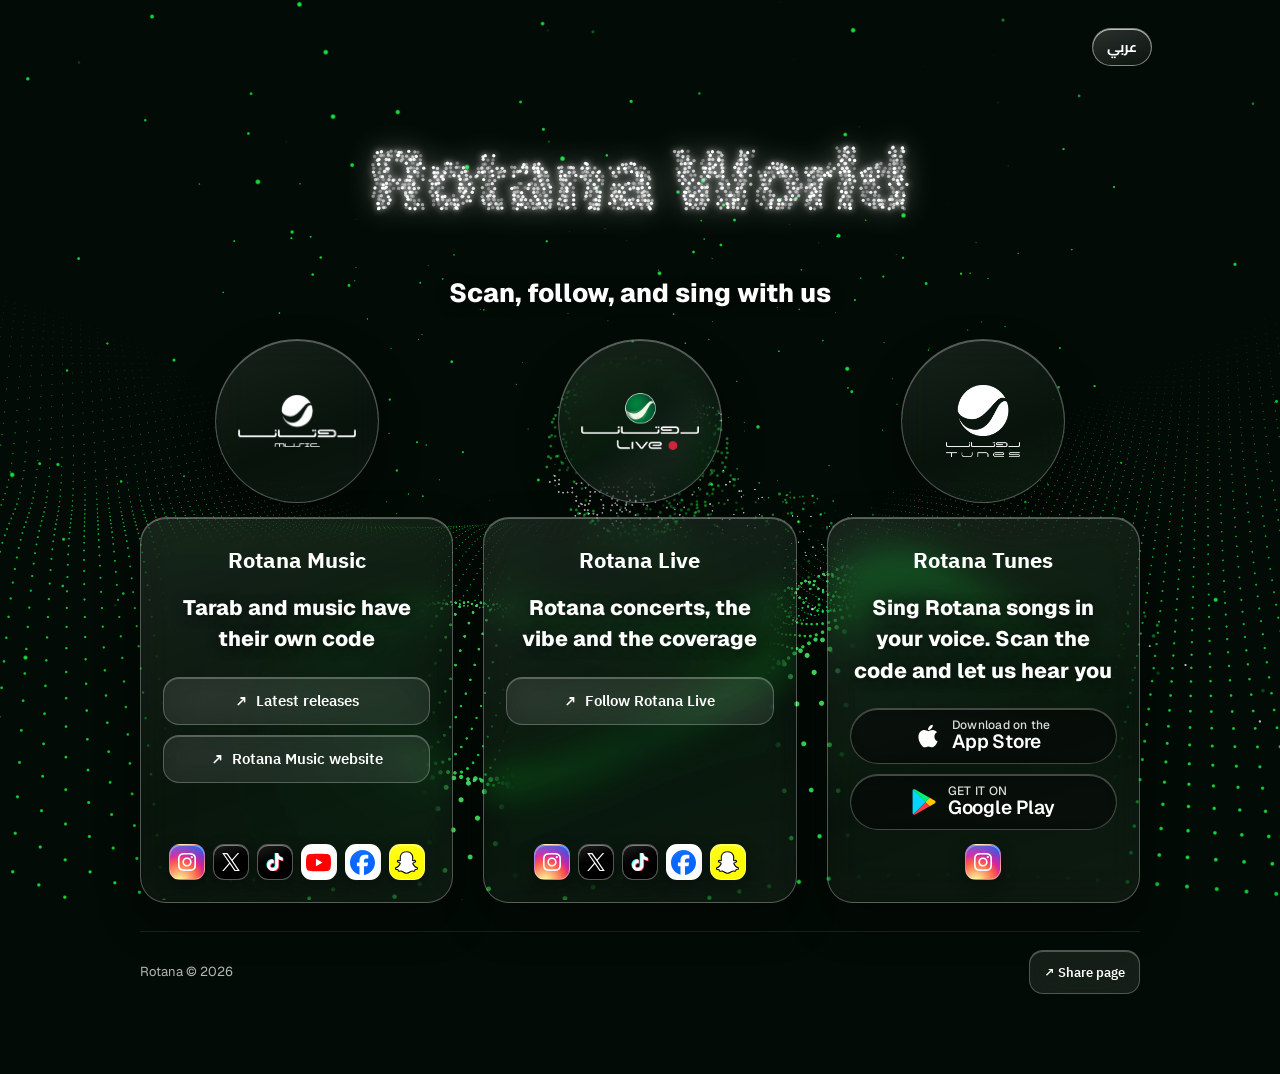
==== commit 8890048b: "Publish design A to root: calmer glass, smaller Tunes logo, aligned buttons" ====
--- a/index.html
+++ b/index.html
@@ -71,8 +71,22 @@
         font-family: var(--x-font);
       }
 
+      /* Language toggle */
+      .x-wrap { position: relative; }
+      .x-lang {
+        position: absolute; top: 16px; inset-inline-end: 16px; z-index: 3;
+        min-width: 58px; height: 38px; padding: 0 14px; border-radius: 999px;
+        border: 1px solid rgba(255,255,255,0.45);
+        background: linear-gradient(160deg, rgba(255,255,255,0.16), rgba(255,255,255,0.04));
+        -webkit-backdrop-filter: blur(14px); backdrop-filter: blur(14px);
+        box-shadow: inset 0 1px 0 rgba(255,255,255,0.7);
+        color: #fff; font: 700 14px/1 "Cairo", var(--x-font); cursor: pointer;
+      }
+      html[lang="en"] .x-wrap, html[lang="en"] .x-card__line, html[lang="en"] .x-head p { font-family: "Geist", "Cairo", system-ui, sans-serif; }
+      html[lang="en"] .x-arrived { left: auto; right: 18px; }
+
       /* Header */
-      .x-head { text-align: center; padding: 8px 0 28px; }
+      .x-head { text-align: center; padding: 44px 0 28px; }
       .x-head__logo { width: 140px; height: auto; display: block; margin: 0 auto 18px; }
       .x-head h1 {
         font: 700 26px/1.3 var(--x-font);
@@ -80,15 +94,10 @@
         color: var(--x-ink);
         letter-spacing: 0;
       }
-      .x-head p { margin: 0; color: var(--x-ink-2); font-size: 15px; }
+      .x-head p { margin: 4px 0 0; color: #fff; font-family: "Cairo", var(--x-font); font-weight: 800; font-size: 22px; line-height: 1.4; text-shadow: 0 2px 12px rgba(0,0,0,.55); }
+      @media (min-width: 900px) { .x-head p { font-size: 26px; } }
       /* Dot-matrix title */
       .x-dt { position: relative; width: 100%; max-width: 560px; margin: 0 auto 10px; aspect-ratio: 3.4 / 1; }
-      .x-dt::before {
-        content: ""; position: absolute; left: 50%; top: -38%; width: 120%; height: 150%;
-        transform: translateX(-50%); pointer-events: none;
-        background: radial-gradient(ellipse 50% 45% at 50% 18%, rgba(255,255,255,.30), rgba(255,255,255,.10) 45%, rgba(255,255,255,0) 72%);
-        filter: blur(6px);
-      }
       .x-dt canvas { position: relative; display: block; width: 100%; height: 100%;
         filter: drop-shadow(0 0 3px rgba(255,255,255,.95)) drop-shadow(0 0 14px rgba(255,255,255,.45)); }
       .x-head .x-dt__text { position: absolute; inset: 0; margin: 0; display: flex; align-items: center; justify-content: center;
@@ -97,47 +106,31 @@
 
 
       /* Cards */
-      .x-cards { display: grid; grid-template-columns: 1fr; gap: 18px; }
-      .x-card {
-        position: relative;
-        display: flex;
-        flex-direction: column;
-        gap: 14px;
-        padding: 26px 22px 22px;
-        border-radius: 28px;
-        isolation: isolate;
-        border: 1px solid rgba(255, 255, 255, 0.22);
-        background: rgba(20, 24, 22, 0.72);
-        box-shadow: inset 0 1px 0 rgba(255, 255, 255, 0.35), inset 0 -1px 0 rgba(255, 255, 255, 0.06), 0 20px 50px rgba(0, 0, 0, 0.45);
-        scroll-margin-top: 24px;
-        transition: border-color 0.3s ease;
-        text-align: center;
-        align-items: center;
-      }
-      .x-card::before {
-        content: "";
-        position: absolute;
-        inset: 0;
-        z-index: -1;
-        border-radius: inherit;
-        background: linear-gradient(135deg, rgba(255, 255, 255, 0.14), transparent 40%);
-        pointer-events: none;
-      }
-      .x-card > * { width: 100%; }
-      .x-card > .x-card__sub, .x-card > .x-arrived { width: auto; }
-      @supports ((backdrop-filter: blur(18px)) or (-webkit-backdrop-filter: blur(18px))) {
-        .x-card {
-          background: linear-gradient(rgba(255, 255, 255, 0.06), rgba(255, 255, 255, 0.06)) transparent;
-          -webkit-backdrop-filter: blur(18px) saturate(170%);
-          backdrop-filter: blur(18px) saturate(170%);
-        }
-      }
-      .x-card__mark { display: flex; justify-content: center; align-items: center; height: 110px; }
-      .x-card__mark img { max-height: 110px; max-width: 100%; width: auto; height: auto; object-fit: contain; display: block; margin: 0 auto; }
-      @media (min-width: 900px) {
-        .x-card__mark { height: 120px; }
-        .x-card__mark img { max-height: 120px; }
-      }
+      .x-cards { display: grid; grid-template-columns: 1fr; gap: 30px; }
+      .x-card { position: relative; display: flex; flex-direction: column; align-items: center; gap: 14px; scroll-margin-top: 24px; text-align: center; }
+      /* Shiny glass (shared) */
+      .x-glass {
+        position: relative; isolation: isolate; overflow: hidden;
+        border: 1px solid rgba(255, 255, 255, 0.28);
+        background: linear-gradient(160deg, rgba(255,255,255,0.09), rgba(255,255,255,0.03) 60%, rgba(255,255,255,0.05));
+        box-shadow: inset 0 1px 0 rgba(255, 255, 255, 0.30), 0 18px 40px rgba(0, 0, 0, 0.40);
+        -webkit-backdrop-filter: blur(16px) saturate(150%);
+        backdrop-filter: blur(16px) saturate(150%);
+      }
+      .x-orb {
+        width: 150px; height: 150px; border-radius: 50%;
+        display: flex; align-items: center; justify-content: center; padding: 22px;
+      }
+      .x-orb img { max-width: 100%; max-height: 92px; width: auto; height: auto; object-fit: contain; display: block; }
+      .x-panel {
+        width: 100%; flex: 1; display: flex; flex-direction: column; align-items: center; gap: 14px;
+        padding: 24px 22px 22px; border-radius: 26px; transition: border-color 0.3s ease;
+      }
+      .x-panel > * { width: 100%; }
+      .x-panel > .x-arrived { width: auto; }
+      @media (min-width: 900px) { .x-orb { width: 164px; height: 164px; } .x-orb img { max-height: 100px; } }
+      .x-orb img.x-orb__tunes { max-width: 72%; max-height: 66px; }
+      @media (min-width: 900px) { .x-orb img.x-orb__tunes { max-height: 72px; } }
       .x-card__sub {
         display: inline-flex;
         align-items: center;
@@ -153,7 +146,7 @@
         box-shadow: 0 0 0 3px rgba(255, 59, 59, 0.18);
       }
       .x-card h2 { font: 700 22px/1.35 var(--x-font); margin: 4px 0 0; color: var(--x-ink); }
-      .x-card__line { margin: 2px 0 4px; color: #fff; font-family: "Cairo", var(--x-font); font-weight: 800; font-size: 21px; line-height: 1.5; letter-spacing: 0; text-shadow: 0 2px 12px rgba(0,0,0,.55); flex: 1; }
+      .x-card__line { margin: 2px 0 4px; color: #fff; font-family: "Cairo", var(--x-font); font-weight: 800; font-size: 21px; line-height: 1.5; letter-spacing: 0; text-shadow: 0 2px 12px rgba(0,0,0,.55); flex: none; }
 
       .x-btns { display: flex; flex-direction: column; align-items: stretch; justify-content: center; gap: 10px; margin-top: 4px; text-align: center; }
       .x-btn {
@@ -204,22 +197,28 @@
       .x-store__txt small { font-size: 12px; font-weight: 500; letter-spacing: 0.02em; color: rgba(255, 255, 255, 0.85); }
       .x-store__txt b { font-size: 19px; font-weight: 600; letter-spacing: -0.01em; color: #fff; }
 
-      .x-icons { display: flex; flex-wrap: wrap; justify-content: center; gap: 8px; }
+      .x-icons { display: flex; flex-wrap: nowrap; justify-content: center; gap: 8px; margin-top: auto; }
       .x-icon {
-        width: 44px; height: 44px;
+        position: relative; overflow: hidden;
+        flex: 0 0 42px; width: 42px; height: 42px;
         display: inline-flex; align-items: center; justify-content: center;
         border-radius: 14px;
-        border: 1px solid rgba(255, 255, 255, 0.18);
-        background-color: transparent;
-        background-image: linear-gradient(rgba(255, 255, 255, 0.08), rgba(255, 255, 255, 0.08));
-        -webkit-backdrop-filter: blur(18px) saturate(170%);
-        backdrop-filter: blur(18px) saturate(170%);
-        box-shadow: inset 0 1px 0 rgba(255, 255, 255, 0.25);
-        color: #fff;
-        transition: border-color 0.2s ease;
-      }
-      .x-icon:hover, .x-icon:active { border-color: var(--x-green); }
-      .x-icon svg { width: 17px; height: 17px; display: block; }
+        border: 1px solid rgba(255, 255, 255, 0.35);
+        box-shadow: inset 0 1px 0 rgba(255, 255, 255, 0.45), 0 6px 16px rgba(0, 0, 0, 0.35);
+        transition: transform 0.2s ease;
+      }
+      .x-icon::after { content: ""; position: absolute; inset: 0; pointer-events: none;
+        background: linear-gradient(160deg, rgba(255,255,255,0.12), rgba(255,255,255,0) 45%); }
+      .x-icon:hover, .x-icon:active { transform: translateY(-2px); }
+      .x-icon svg { width: 21px; height: 21px; display: block; position: relative; }
+      @media (min-width: 900px) { .x-icon { flex-basis: 36px; width: 36px; height: 36px; border-radius: 11px; } .x-icon svg { width: 18px; height: 18px; } .x-icon--yt svg, .x-icon--fb svg { width: 22px; height: 22px; } .x-icon--sc svg { width: 20px; height: 20px; } }
+      .x-icon--ig { background: radial-gradient(circle at 30% 107%, #fdf497 0%, #fdf497 5%, #fd5949 45%, #d6249f 60%, #285AEB 90%); }
+      .x-icon--x, .x-icon--tt { background: #000; }
+      .x-icon--yt, .x-icon--fb { background: #fff; }
+      .x-icon--yt svg { width: 25px; height: 25px; }
+      .x-icon--fb svg { width: 25px; height: 25px; }
+      .x-icon--sc { background: #FFFC00; }
+      .x-icon--sc svg { width: 23px; height: 23px; }
 
       /* Arrived via QR */
       .x-arrived {
@@ -234,11 +233,11 @@
         border: 1px solid rgba(24, 199, 128, 0.5);
       }
       .x-arrived[hidden] { display: none; }
-      .x-card.is-arrived { border-color: var(--x-green); animation: x-glow 2s ease-out 1; }
+      .x-card.is-arrived .x-panel { border-color: var(--x-green); animation: x-glow 2s ease-out 1; }
       @keyframes x-glow {
-        0% { box-shadow: inset 0 1px 0 rgba(255,255,255,.35), 0 0 0 0 rgba(24,199,128,0); }
-        30% { box-shadow: inset 0 1px 0 rgba(255,255,255,.35), 0 0 36px 4px rgba(24,199,128,.45); }
-        100% { box-shadow: inset 0 1px 0 rgba(255,255,255,.35), inset 0 -1px 0 rgba(255,255,255,.06), 0 20px 50px rgba(0,0,0,.45); }
+        0% { box-shadow: inset 0 1.5px 0 rgba(255,255,255,.85), 0 0 0 0 rgba(24,199,128,0); }
+        30% { box-shadow: inset 0 1.5px 0 rgba(255,255,255,.85), 0 0 36px 4px rgba(24,199,128,.45); }
+        100% { box-shadow: inset 0 1.5px 0 rgba(255,255,255,.85), 0 0 18px rgba(200,230,255,.12), 0 22px 50px rgba(0,0,0,.45); }
       }
 
       /* Footer */
@@ -285,7 +284,7 @@
         .x-cards { grid-template-columns: repeat(3, 1fr); }
       }
       @media (prefers-reduced-motion: reduce) {
-        .x-card.is-arrived { animation: none; box-shadow: 0 0 28px 2px rgba(24, 199, 128, 0.35); }
+        .x-card.is-arrived .x-panel { animation: none; box-shadow: 0 0 28px 2px rgba(24, 199, 128, 0.35); } 
         .x-btn, .x-icon, .x-card, .x-share { transition: none; }
       }
     </style>
@@ -294,79 +293,111 @@
     <div id="bg" class="rotana-background-host" aria-hidden="true"></div>
     <div class="page" id="top">
       <main class="x-wrap">
+        <button class="x-lang" type="button" id="lang" aria-label="Switch language">EN</button>
         <header class="x-head">
           <div class="x-dt" id="dotTitleWrap">
             <canvas id="dotTitle" aria-hidden="true"></canvas>
             <h1 class="x-dt__text">عالم روتانا</h1>
           </div>
-          <p>امسح، تابع، وغنّي معانا</p>
+          <p data-en="Scan, follow, and sing with us">امسح، تابع، وغنّي معانا</p>
         </header>
 
         <div class="x-cards">
           <section class="x-card" id="music" aria-labelledby="music-t">
-            <span class="x-arrived" hidden>وصلت عبر الكود</span>
-            <div class="x-card__mark">
+            <div class="x-orb x-glass">
               <img src="music-logo-official.png" alt="Rotana Music" />
             </div>
-            <h2 id="music-t">روتانا ميوزك</h2>
-            <p class="x-card__line">الطرب والموسيقى لهم كود</p>
+            <div class="x-panel x-glass">
+            <span class="x-arrived" hidden data-en="You came via the QR code">وصلت عبر الكود</span>
+            <h2 id="music-t" data-en="Rotana Music">روتانا ميوزك</h2>
+            <p class="x-card__line" data-en="Tarab and music have their own code">الطرب والموسيقى لهم كود</p>
             <div class="x-btns">
-              <a class="x-btn" href="https://music.rotanamusic.com/music-releases" target="_blank" rel="noopener"><span aria-hidden="true">↗</span> تابع أحدث الإصدارات</a>
-              <a class="x-btn" href="https://rotanamusic.com/" target="_blank" rel="noopener"><span aria-hidden="true">↗</span> موقع روتانا ميوزك</a>
+              <a class="x-btn" href="https://music.rotanamusic.com/music-releases" target="_blank" rel="noopener"><span aria-hidden="true">↗</span> <span data-en="Latest releases">تابع أحدث الإصدارات</span></a>
+              <a class="x-btn" href="https://rotanamusic.com/" target="_blank" rel="noopener"><span aria-hidden="true">↗</span> <span data-en="Rotana Music website">موقع روتانا ميوزك</span></a>
             </div>
             <div class="x-icons">
-              <a class="x-icon" href="https://www.instagram.com/rotanamusic/" target="_blank" rel="noopener" aria-label="Instagram"><svg viewBox="0 0 24 24" fill="none" stroke="currentColor" stroke-width="2"><rect x="3" y="3" width="18" height="18" rx="5"/><circle cx="12" cy="12" r="4"/><circle cx="17.5" cy="6.5" r="1" fill="currentColor" stroke="none"/></svg></a>
-              <a class="x-icon" href="https://x.com/RotanaMusic" target="_blank" rel="noopener" aria-label="X"><svg viewBox="0 0 24 24" fill="currentColor"><path d="M17.8 3h3.1l-6.8 7.7L22 21h-6.2l-4.9-6.3L5.3 21H2.2l7.2-8.3L2 3h6.4l4.4 5.8L17.8 3zm-1.1 16.2h1.7L7.4 4.7H5.6l11.1 14.5z"/></svg></a>
-              <a class="x-icon" href="https://www.tiktok.com/@rotanamusic" target="_blank" rel="noopener" aria-label="TikTok"><svg viewBox="0 0 24 24" fill="currentColor"><path d="M16.6 3c.4 2.2 1.8 3.7 4 4v3.1c-1.5 0-2.8-.4-4-1.2v6.3c0 3.4-2.6 5.8-5.8 5.8S5 18.6 5 15.3c0-3.4 2.9-6 6.5-5.6v3.2c-1.7-.4-3.3.8-3.3 2.4 0 1.4 1.1 2.6 2.6 2.6s2.6-1.1 2.6-2.8V3h3.2z"/></svg></a>
-              <a class="x-icon" href="https://www.youtube.com/@rotanamusic" target="_blank" rel="noopener" aria-label="YouTube"><svg viewBox="0 0 24 24" fill="currentColor"><path d="M22 8.2c-.2-1.6-1-2.6-2.6-2.8C17.1 5 12 5 12 5s-5.1 0-7.4.4C3 5.6 2.2 6.6 2 8.2 1.8 9.6 1.8 12 1.8 12s0 2.4.2 3.8c.2 1.6 1 2.6 2.6 2.8C6.9 19 12 19 12 19s5.1 0 7.4-.4c1.6-.2 2.4-1.2 2.6-2.8.2-1.4.2-3.8.2-3.8s0-2.4-.2-3.8zM10 15.2V8.8l5.4 3.2-5.4 3.2z"/></svg></a>
-              <a class="x-icon" href="https://www.facebook.com/rotanamusic" target="_blank" rel="noopener" aria-label="Facebook"><svg viewBox="0 0 24 24" fill="currentColor"><path d="M13.5 22v-8.2h2.8l.4-3.2h-3.2V8.5c0-.9.3-1.6 1.6-1.6h1.7V4.1c-.3 0-1.3-.1-2.5-.1-2.5 0-4.2 1.5-4.2 4.3v2.4H7.3v3.2h2.8V22h3.4z"/></svg></a>
-              <a class="x-icon" href="https://www.snapchat.com/@rotanamusic" target="_blank" rel="noopener" aria-label="Snapchat"><svg viewBox="0 0 24 24" fill="currentColor"><path d="M12 2.5c2.9 0 5.2 2.2 5.2 5.3v2.4c.5.2 1.1 0 1.6-.2.6-.2 1.2.5.7 1-.6.6-1.7.8-2.2 1.2.4 1.6 1.9 3.3 3.6 3.8.5.2.5.8 0 1-.8.4-1.8.5-2.3.8-.2.4-.2 1-.5 1.2-.5.3-1.4-.1-2.4.1-1.3.3-2 1.7-3.7 1.7s-2.4-1.4-3.7-1.7c-1-.2-1.9.2-2.4-.1-.3-.2-.3-.8-.5-1.2-.5-.3-1.5-.4-2.3-.8-.5-.2-.5-.8 0-1 1.7-.5 3.2-2.2 3.6-3.8-.5-.4-1.6-.6-2.2-1.2-.5-.5.1-1.2.7-1 .5.2 1.1.4 1.6.2V7.8c0-3.1 2.3-5.3 5.2-5.3z"/></svg></a>
+              <a class="x-icon x-icon--ig" href="https://www.instagram.com/rotanamusic/" target="_blank" rel="noopener" aria-label="Instagram"><svg viewBox="0 0 24 24"><path fill="#fff" d="M7.0301.084c-1.2768.0602-2.1487.264-2.911.5634-.7888.3075-1.4575.72-2.1228 1.3877-.6652.6677-1.075 1.3368-1.3802 2.127-.2954.7638-.4956 1.6365-.552 2.914-.0564 1.2775-.0689 1.6882-.0626 4.947.0062 3.2586.0206 3.6671.0825 4.9473.061 1.2765.264 2.1482.5635 2.9107.308.7889.72 1.4573 1.388 2.1228.6679.6655 1.3365 1.0743 2.1285 1.38.7632.295 1.6361.4961 2.9134.552 1.2773.056 1.6884.069 4.9462.0627 3.2578-.0062 3.668-.0207 4.9478-.0814 1.28-.0607 2.147-.2652 2.9098-.5633.7889-.3086 1.4578-.72 2.1228-1.3881.665-.6682 1.0745-1.3378 1.3795-2.1284.2957-.7632.4966-1.636.552-2.9124.056-1.2809.0692-1.6898.063-4.948-.0063-3.2583-.021-3.6668-.0817-4.9465-.0607-1.2797-.264-2.1487-.5633-2.9117-.3084-.7889-.72-1.4568-1.3876-2.1228C21.2982 1.33 20.628.9208 19.8378.6165 19.074.321 18.2017.1197 16.9244.0645 15.6471.0093 15.236-.005 11.977.0014 8.718.0076 8.31.0215 7.0301.0839m.1402 21.6932c-1.17-.0509-1.8053-.2453-2.2287-.408-.5606-.216-.96-.4771-1.3819-.895-.422-.4178-.6811-.8186-.9-1.378-.1644-.4234-.3624-1.058-.4171-2.228-.0595-1.2645-.072-1.6442-.079-4.848-.007-3.2037.0053-3.583.0607-4.848.05-1.169.2456-1.805.408-2.2282.216-.5613.4762-.96.895-1.3816.4188-.4217.8184-.6814 1.3783-.9003.423-.1651 1.0575-.3614 2.227-.4171 1.2655-.06 1.6447-.072 4.848-.079 3.2033-.007 3.5835.005 4.8495.0608 1.169.0508 1.8053.2445 2.228.408.5608.216.96.4754 1.3816.895.4217.4194.6816.8176.9005 1.3787.1653.4217.3617 1.056.4169 2.2263.0602 1.2655.0739 1.645.0796 4.848.0058 3.203-.0055 3.5834-.061 4.848-.051 1.17-.245 1.8055-.408 2.2294-.216.5604-.4763.96-.8954 1.3814-.419.4215-.8181.6811-1.3783.9-.4224.1649-1.0577.3617-2.2262.4174-1.2656.0595-1.6448.072-4.8493.079-3.2045.007-3.5825-.006-4.848-.0608M16.953 5.5864A1.44 1.44 0 1 0 18.39 4.144a1.44 1.44 0 0 0-1.437 1.4424M5.8385 12.012c.0067 3.4032 2.7706 6.1557 6.173 6.1493 3.4026-.0065 6.157-2.7701 6.1506-6.1733-.0065-3.4032-2.771-6.1565-6.174-6.1498-3.403.0067-6.156 2.771-6.1496 6.1738M8 12.0077a4 4 0 1 1 4.008 3.9921A3.9996 3.9996 0 0 1 8 12.0077"/></svg></a>
+              <a class="x-icon x-icon--x" href="https://x.com/RotanaMusic" target="_blank" rel="noopener" aria-label="X"><svg viewBox="0 0 24 24"><path fill="#fff" d="M14.234 10.162 22.977 0h-2.072l-7.591 8.824L7.251 0H.258l9.168 13.343L.258 24H2.33l8.016-9.318L16.749 24h6.993zm-2.837 3.299-.929-1.329L3.076 1.56h3.182l5.965 8.532.929 1.329 7.754 11.09h-3.182z"/></svg></a>
+              <a class="x-icon x-icon--tt" href="https://www.tiktok.com/@rotanamusic" target="_blank" rel="noopener" aria-label="TikTok"><svg viewBox="0 0 24 24"><path fill="#25F4EE" transform="translate(-1 -1)" d="M12.525.02c1.31-.02 2.61-.01 3.91-.02.08 1.53.63 3.09 1.75 4.17 1.12 1.11 2.7 1.62 4.24 1.79v4.03c-1.44-.05-2.89-.35-4.2-.97-.57-.26-1.1-.59-1.62-.93-.01 2.92.01 5.84-.02 8.75-.08 1.4-.54 2.79-1.35 3.94-1.31 1.92-3.58 3.17-5.91 3.21-1.43.08-2.86-.31-4.08-1.03-2.02-1.19-3.44-3.37-3.65-5.71-.02-.5-.03-1-.01-1.49.18-1.9 1.12-3.72 2.58-4.96 1.66-1.44 3.98-2.13 6.15-1.72.02 1.48-.04 2.96-.04 4.44-.99-.32-2.15-.23-3.02.37-.63.41-1.11 1.04-1.36 1.75-.21.51-.15 1.07-.14 1.61.24 1.64 1.82 3.02 3.5 2.87 1.12-.01 2.19-.66 2.77-1.61.19-.33.4-.67.41-1.06.1-1.79.06-3.57.07-5.36.01-4.03-.01-8.05.02-12.07z"/><path fill="#FE2C55" transform="translate(1 1)" d="M12.525.02c1.31-.02 2.61-.01 3.91-.02.08 1.53.63 3.09 1.75 4.17 1.12 1.11 2.7 1.62 4.24 1.79v4.03c-1.44-.05-2.89-.35-4.2-.97-.57-.26-1.1-.59-1.62-.93-.01 2.92.01 5.84-.02 8.75-.08 1.4-.54 2.79-1.35 3.94-1.31 1.92-3.58 3.17-5.91 3.21-1.43.08-2.86-.31-4.08-1.03-2.02-1.19-3.44-3.37-3.65-5.71-.02-.5-.03-1-.01-1.49.18-1.9 1.12-3.72 2.58-4.96 1.66-1.44 3.98-2.13 6.15-1.72.02 1.48-.04 2.96-.04 4.44-.99-.32-2.15-.23-3.02.37-.63.41-1.11 1.04-1.36 1.75-.21.51-.15 1.07-.14 1.61.24 1.64 1.82 3.02 3.5 2.87 1.12-.01 2.19-.66 2.77-1.61.19-.33.4-.67.41-1.06.1-1.79.06-3.57.07-5.36.01-4.03-.01-8.05.02-12.07z"/><path fill="#fff" d="M12.525.02c1.31-.02 2.61-.01 3.91-.02.08 1.53.63 3.09 1.75 4.17 1.12 1.11 2.7 1.62 4.24 1.79v4.03c-1.44-.05-2.89-.35-4.2-.97-.57-.26-1.1-.59-1.62-.93-.01 2.92.01 5.84-.02 8.75-.08 1.4-.54 2.79-1.35 3.94-1.31 1.92-3.58 3.17-5.91 3.21-1.43.08-2.86-.31-4.08-1.03-2.02-1.19-3.44-3.37-3.65-5.71-.02-.5-.03-1-.01-1.49.18-1.9 1.12-3.72 2.58-4.96 1.66-1.44 3.98-2.13 6.15-1.72.02 1.48-.04 2.96-.04 4.44-.99-.32-2.15-.23-3.02.37-.63.41-1.11 1.04-1.36 1.75-.21.51-.15 1.07-.14 1.61.24 1.64 1.82 3.02 3.5 2.87 1.12-.01 2.19-.66 2.77-1.61.19-.33.4-.67.41-1.06.1-1.79.06-3.57.07-5.36.01-4.03-.01-8.05.02-12.07z"/></svg></a>
+              <a class="x-icon x-icon--yt" href="https://www.youtube.com/@rotanamusic" target="_blank" rel="noopener" aria-label="YouTube"><svg viewBox="0 0 24 24"><path fill="#FF0000" d="M23.498 6.186a3.016 3.016 0 0 0-2.122-2.136C19.505 3.545 12 3.545 12 3.545s-7.505 0-9.377.505A3.017 3.017 0 0 0 .502 6.186C0 8.07 0 12 0 12s0 3.93.502 5.814a3.016 3.016 0 0 0 2.122 2.136c1.871.505 9.376.505 9.376.505s7.505 0 9.377-.505a3.015 3.015 0 0 0 2.122-2.136C24 15.93 24 12 24 12s0-3.93-.502-5.814z"/><path fill="#fff" d="M9.545 15.568V8.432L15.818 12l-6.273 3.568z"/></svg></a>
+              <a class="x-icon x-icon--fb" href="https://www.facebook.com/rotanamusic" target="_blank" rel="noopener" aria-label="Facebook"><svg viewBox="0 0 24 24"><path fill="#0866FF" d="M9.101 23.691v-7.98H6.627v-3.667h2.474v-1.58c0-4.085 1.848-5.978 5.858-5.978.401 0 .955.042 1.468.103a8.68 8.68 0 0 1 1.141.195v3.325a8.623 8.623 0 0 0-.653-.036 26.805 26.805 0 0 0-.733-.009c-.707 0-1.259.096-1.675.309a1.686 1.686 0 0 0-.679.622c-.258.42-.374.995-.374 1.752v1.297h3.919l-.386 2.103-.287 1.564h-3.246v8.245C19.396 23.238 24 18.179 24 12.044c0-6.627-5.373-12-12-12s-12 5.373-12 12c0 5.628 3.874 10.35 9.101 11.647Z"/></svg></a>
+              <a class="x-icon x-icon--sc" href="https://www.snapchat.com/@rotanamusic" target="_blank" rel="noopener" aria-label="Snapchat"><svg viewBox="0 0 24 24"><path fill="#fff" stroke="#000" stroke-width="1.1" stroke-linejoin="round" d="M12.206.793c.99 0 4.347.276 5.93 3.821.529 1.193.403 3.219.299 4.847l-.003.06c-.012.18-.022.345-.03.51.075.045.203.09.401.09.3-.016.659-.12 1.033-.301.165-.088.344-.104.464-.104.182 0 .359.029.509.09.45.149.734.479.734.838.015.449-.39.839-1.213 1.168-.089.029-.209.075-.344.119-.45.135-1.139.36-1.333.81-.09.224-.061.524.12.868l.015.015c.06.136 1.526 3.475 4.791 4.014.255.044.435.27.42.509 0 .075-.015.149-.045.225-.24.569-1.273.988-3.146 1.271-.059.091-.12.375-.164.57-.029.179-.074.36-.134.553-.076.271-.27.405-.555.405h-.03c-.135 0-.313-.031-.538-.074-.36-.075-.765-.135-1.273-.135-.3 0-.599.015-.913.074-.6.104-1.123.464-1.723.884-.853.599-1.826 1.288-3.294 1.288-.06 0-.119-.015-.18-.015h-.149c-1.468 0-2.427-.675-3.279-1.288-.599-.42-1.107-.779-1.707-.884-.314-.045-.629-.074-.928-.074-.54 0-.958.089-1.272.149-.211.043-.391.074-.54.074-.374 0-.523-.224-.583-.42-.061-.192-.09-.389-.135-.567-.046-.181-.105-.494-.166-.57-1.918-.222-2.95-.642-3.189-1.226-.031-.063-.052-.15-.055-.225-.015-.243.165-.465.42-.509 3.264-.54 4.73-3.879 4.791-4.02l.016-.029c.18-.345.224-.645.119-.869-.195-.434-.884-.658-1.332-.809-.121-.029-.24-.074-.346-.119-1.107-.435-1.257-.93-1.197-1.273.09-.479.674-.793 1.168-.793.146 0 .27.029.383.074.42.194.789.3 1.104.3.234 0 .384-.06.465-.105l-.046-.569c-.098-1.626-.225-3.651.307-4.837C7.392 1.077 10.739.807 11.727.807l.419-.015h.06z"/></svg></a>
+            </div>
             </div>
           </section>
 
           <section class="x-card" id="live" aria-labelledby="live-t">
-            <span class="x-arrived" hidden>وصلت عبر الكود</span>
-            <div class="x-card__mark">
+            <div class="x-orb x-glass">
               <img src="live-logo-white.png" alt="Rotana Live" />
             </div>
-            <h2 id="live-t">روتانا لايف</h2>
-            <p class="x-card__line">حفلات روتانا وأجواءها وتغطياتها… الحفلة ما بتخلص هنا</p>
+            <div class="x-panel x-glass">
+            <span class="x-arrived" hidden data-en="You came via the QR code">وصلت عبر الكود</span>
+            <h2 id="live-t" data-en="Rotana Live">روتانا لايف</h2>
+            <p class="x-card__line" data-en="Rotana concerts, the vibe and the coverage">حفلات روتانا وأجواءها وتغطياتها</p>
             <div class="x-btns">
-              <a class="x-btn" href="https://www.instagram.com/rotanalive/" target="_blank" rel="noopener"><span aria-hidden="true">↗</span> تابع روتانا لايف</a>
+              <a class="x-btn" href="https://www.instagram.com/rotanalive/" target="_blank" rel="noopener"><span aria-hidden="true">↗</span> <span data-en="Follow Rotana Live">تابع روتانا لايف</span></a>
             </div>
             <div class="x-icons">
-              <a class="x-icon" href="https://www.instagram.com/rotanalive/" target="_blank" rel="noopener" aria-label="Instagram"><svg viewBox="0 0 24 24" fill="none" stroke="currentColor" stroke-width="2"><rect x="3" y="3" width="18" height="18" rx="5"/><circle cx="12" cy="12" r="4"/><circle cx="17.5" cy="6.5" r="1" fill="currentColor" stroke="none"/></svg></a>
-              <a class="x-icon" href="https://x.com/RotanaLive" target="_blank" rel="noopener" aria-label="X"><svg viewBox="0 0 24 24" fill="currentColor"><path d="M17.8 3h3.1l-6.8 7.7L22 21h-6.2l-4.9-6.3L5.3 21H2.2l7.2-8.3L2 3h6.4l4.4 5.8L17.8 3zm-1.1 16.2h1.7L7.4 4.7H5.6l11.1 14.5z"/></svg></a>
-              <a class="x-icon" href="https://www.tiktok.com/@rotanalive" target="_blank" rel="noopener" aria-label="TikTok"><svg viewBox="0 0 24 24" fill="currentColor"><path d="M16.6 3c.4 2.2 1.8 3.7 4 4v3.1c-1.5 0-2.8-.4-4-1.2v6.3c0 3.4-2.6 5.8-5.8 5.8S5 18.6 5 15.3c0-3.4 2.9-6 6.5-5.6v3.2c-1.7-.4-3.3.8-3.3 2.4 0 1.4 1.1 2.6 2.6 2.6s2.6-1.1 2.6-2.8V3h3.2z"/></svg></a>
-              <a class="x-icon" href="https://www.facebook.com/rotanalive" target="_blank" rel="noopener" aria-label="Facebook"><svg viewBox="0 0 24 24" fill="currentColor"><path d="M13.5 22v-8.2h2.8l.4-3.2h-3.2V8.5c0-.9.3-1.6 1.6-1.6h1.7V4.1c-.3 0-1.3-.1-2.5-.1-2.5 0-4.2 1.5-4.2 4.3v2.4H7.3v3.2h2.8V22h3.4z"/></svg></a>
-              <a class="x-icon" href="https://www.snapchat.com/add/rotanalive" target="_blank" rel="noopener" aria-label="Snapchat"><svg viewBox="0 0 24 24" fill="currentColor"><path d="M12 2.5c2.9 0 5.2 2.2 5.2 5.3v2.4c.5.2 1.1 0 1.6-.2.6-.2 1.2.5.7 1-.6.6-1.7.8-2.2 1.2.4 1.6 1.9 3.3 3.6 3.8.5.2.5.8 0 1-.8.4-1.8.5-2.3.8-.2.4-.2 1-.5 1.2-.5.3-1.4-.1-2.4.1-1.3.3-2 1.7-3.7 1.7s-2.4-1.4-3.7-1.7c-1-.2-1.9.2-2.4-.1-.3-.2-.3-.8-.5-1.2-.5-.3-1.5-.4-2.3-.8-.5-.2-.5-.8 0-1 1.7-.5 3.2-2.2 3.6-3.8-.5-.4-1.6-.6-2.2-1.2-.5-.5.1-1.2.7-1 .5.2 1.1.4 1.6.2V7.8c0-3.1 2.3-5.3 5.2-5.3z"/></svg></a>
+              <a class="x-icon x-icon--ig" href="https://www.instagram.com/rotanalive/" target="_blank" rel="noopener" aria-label="Instagram"><svg viewBox="0 0 24 24"><path fill="#fff" d="M7.0301.084c-1.2768.0602-2.1487.264-2.911.5634-.7888.3075-1.4575.72-2.1228 1.3877-.6652.6677-1.075 1.3368-1.3802 2.127-.2954.7638-.4956 1.6365-.552 2.914-.0564 1.2775-.0689 1.6882-.0626 4.947.0062 3.2586.0206 3.6671.0825 4.9473.061 1.2765.264 2.1482.5635 2.9107.308.7889.72 1.4573 1.388 2.1228.6679.6655 1.3365 1.0743 2.1285 1.38.7632.295 1.6361.4961 2.9134.552 1.2773.056 1.6884.069 4.9462.0627 3.2578-.0062 3.668-.0207 4.9478-.0814 1.28-.0607 2.147-.2652 2.9098-.5633.7889-.3086 1.4578-.72 2.1228-1.3881.665-.6682 1.0745-1.3378 1.3795-2.1284.2957-.7632.4966-1.636.552-2.9124.056-1.2809.0692-1.6898.063-4.948-.0063-3.2583-.021-3.6668-.0817-4.9465-.0607-1.2797-.264-2.1487-.5633-2.9117-.3084-.7889-.72-1.4568-1.3876-2.1228C21.2982 1.33 20.628.9208 19.8378.6165 19.074.321 18.2017.1197 16.9244.0645 15.6471.0093 15.236-.005 11.977.0014 8.718.0076 8.31.0215 7.0301.0839m.1402 21.6932c-1.17-.0509-1.8053-.2453-2.2287-.408-.5606-.216-.96-.4771-1.3819-.895-.422-.4178-.6811-.8186-.9-1.378-.1644-.4234-.3624-1.058-.4171-2.228-.0595-1.2645-.072-1.6442-.079-4.848-.007-3.2037.0053-3.583.0607-4.848.05-1.169.2456-1.805.408-2.2282.216-.5613.4762-.96.895-1.3816.4188-.4217.8184-.6814 1.3783-.9003.423-.1651 1.0575-.3614 2.227-.4171 1.2655-.06 1.6447-.072 4.848-.079 3.2033-.007 3.5835.005 4.8495.0608 1.169.0508 1.8053.2445 2.228.408.5608.216.96.4754 1.3816.895.4217.4194.6816.8176.9005 1.3787.1653.4217.3617 1.056.4169 2.2263.0602 1.2655.0739 1.645.0796 4.848.0058 3.203-.0055 3.5834-.061 4.848-.051 1.17-.245 1.8055-.408 2.2294-.216.5604-.4763.96-.8954 1.3814-.419.4215-.8181.6811-1.3783.9-.4224.1649-1.0577.3617-2.2262.4174-1.2656.0595-1.6448.072-4.8493.079-3.2045.007-3.5825-.006-4.848-.0608M16.953 5.5864A1.44 1.44 0 1 0 18.39 4.144a1.44 1.44 0 0 0-1.437 1.4424M5.8385 12.012c.0067 3.4032 2.7706 6.1557 6.173 6.1493 3.4026-.0065 6.157-2.7701 6.1506-6.1733-.0065-3.4032-2.771-6.1565-6.174-6.1498-3.403.0067-6.156 2.771-6.1496 6.1738M8 12.0077a4 4 0 1 1 4.008 3.9921A3.9996 3.9996 0 0 1 8 12.0077"/></svg></a>
+              <a class="x-icon x-icon--x" href="https://x.com/RotanaLive" target="_blank" rel="noopener" aria-label="X"><svg viewBox="0 0 24 24"><path fill="#fff" d="M14.234 10.162 22.977 0h-2.072l-7.591 8.824L7.251 0H.258l9.168 13.343L.258 24H2.33l8.016-9.318L16.749 24h6.993zm-2.837 3.299-.929-1.329L3.076 1.56h3.182l5.965 8.532.929 1.329 7.754 11.09h-3.182z"/></svg></a>
+              <a class="x-icon x-icon--tt" href="https://www.tiktok.com/@rotanalive" target="_blank" rel="noopener" aria-label="TikTok"><svg viewBox="0 0 24 24"><path fill="#25F4EE" transform="translate(-1 -1)" d="M12.525.02c1.31-.02 2.61-.01 3.91-.02.08 1.53.63 3.09 1.75 4.17 1.12 1.11 2.7 1.62 4.24 1.79v4.03c-1.44-.05-2.89-.35-4.2-.97-.57-.26-1.1-.59-1.62-.93-.01 2.92.01 5.84-.02 8.75-.08 1.4-.54 2.79-1.35 3.94-1.31 1.92-3.58 3.17-5.91 3.21-1.43.08-2.86-.31-4.08-1.03-2.02-1.19-3.44-3.37-3.65-5.71-.02-.5-.03-1-.01-1.49.18-1.9 1.12-3.72 2.58-4.96 1.66-1.44 3.98-2.13 6.15-1.72.02 1.48-.04 2.96-.04 4.44-.99-.32-2.15-.23-3.02.37-.63.41-1.11 1.04-1.36 1.75-.21.51-.15 1.07-.14 1.61.24 1.64 1.82 3.02 3.5 2.87 1.12-.01 2.19-.66 2.77-1.61.19-.33.4-.67.41-1.06.1-1.79.06-3.57.07-5.36.01-4.03-.01-8.05.02-12.07z"/><path fill="#FE2C55" transform="translate(1 1)" d="M12.525.02c1.31-.02 2.61-.01 3.91-.02.08 1.53.63 3.09 1.75 4.17 1.12 1.11 2.7 1.62 4.24 1.79v4.03c-1.44-.05-2.89-.35-4.2-.97-.57-.26-1.1-.59-1.62-.93-.01 2.92.01 5.84-.02 8.75-.08 1.4-.54 2.79-1.35 3.94-1.31 1.92-3.58 3.17-5.91 3.21-1.43.08-2.86-.31-4.08-1.03-2.02-1.19-3.44-3.37-3.65-5.71-.02-.5-.03-1-.01-1.49.18-1.9 1.12-3.72 2.58-4.96 1.66-1.44 3.98-2.13 6.15-1.72.02 1.48-.04 2.96-.04 4.44-.99-.32-2.15-.23-3.02.37-.63.41-1.11 1.04-1.36 1.75-.21.51-.15 1.07-.14 1.61.24 1.64 1.82 3.02 3.5 2.87 1.12-.01 2.19-.66 2.77-1.61.19-.33.4-.67.41-1.06.1-1.79.06-3.57.07-5.36.01-4.03-.01-8.05.02-12.07z"/><path fill="#fff" d="M12.525.02c1.31-.02 2.61-.01 3.91-.02.08 1.53.63 3.09 1.75 4.17 1.12 1.11 2.7 1.62 4.24 1.79v4.03c-1.44-.05-2.89-.35-4.2-.97-.57-.26-1.1-.59-1.62-.93-.01 2.92.01 5.84-.02 8.75-.08 1.4-.54 2.79-1.35 3.94-1.31 1.92-3.58 3.17-5.91 3.21-1.43.08-2.86-.31-4.08-1.03-2.02-1.19-3.44-3.37-3.65-5.71-.02-.5-.03-1-.01-1.49.18-1.9 1.12-3.72 2.58-4.96 1.66-1.44 3.98-2.13 6.15-1.72.02 1.48-.04 2.96-.04 4.44-.99-.32-2.15-.23-3.02.37-.63.41-1.11 1.04-1.36 1.75-.21.51-.15 1.07-.14 1.61.24 1.64 1.82 3.02 3.5 2.87 1.12-.01 2.19-.66 2.77-1.61.19-.33.4-.67.41-1.06.1-1.79.06-3.57.07-5.36.01-4.03-.01-8.05.02-12.07z"/></svg></a>
+              <a class="x-icon x-icon--fb" href="https://www.facebook.com/rotanalive" target="_blank" rel="noopener" aria-label="Facebook"><svg viewBox="0 0 24 24"><path fill="#0866FF" d="M9.101 23.691v-7.98H6.627v-3.667h2.474v-1.58c0-4.085 1.848-5.978 5.858-5.978.401 0 .955.042 1.468.103a8.68 8.68 0 0 1 1.141.195v3.325a8.623 8.623 0 0 0-.653-.036 26.805 26.805 0 0 0-.733-.009c-.707 0-1.259.096-1.675.309a1.686 1.686 0 0 0-.679.622c-.258.42-.374.995-.374 1.752v1.297h3.919l-.386 2.103-.287 1.564h-3.246v8.245C19.396 23.238 24 18.179 24 12.044c0-6.627-5.373-12-12-12s-12 5.373-12 12c0 5.628 3.874 10.35 9.101 11.647Z"/></svg></a>
+              <a class="x-icon x-icon--sc" href="https://www.snapchat.com/add/rotanalive" target="_blank" rel="noopener" aria-label="Snapchat"><svg viewBox="0 0 24 24"><path fill="#fff" stroke="#000" stroke-width="1.1" stroke-linejoin="round" d="M12.206.793c.99 0 4.347.276 5.93 3.821.529 1.193.403 3.219.299 4.847l-.003.06c-.012.18-.022.345-.03.51.075.045.203.09.401.09.3-.016.659-.12 1.033-.301.165-.088.344-.104.464-.104.182 0 .359.029.509.09.45.149.734.479.734.838.015.449-.39.839-1.213 1.168-.089.029-.209.075-.344.119-.45.135-1.139.36-1.333.81-.09.224-.061.524.12.868l.015.015c.06.136 1.526 3.475 4.791 4.014.255.044.435.27.42.509 0 .075-.015.149-.045.225-.24.569-1.273.988-3.146 1.271-.059.091-.12.375-.164.57-.029.179-.074.36-.134.553-.076.271-.27.405-.555.405h-.03c-.135 0-.313-.031-.538-.074-.36-.075-.765-.135-1.273-.135-.3 0-.599.015-.913.074-.6.104-1.123.464-1.723.884-.853.599-1.826 1.288-3.294 1.288-.06 0-.119-.015-.18-.015h-.149c-1.468 0-2.427-.675-3.279-1.288-.599-.42-1.107-.779-1.707-.884-.314-.045-.629-.074-.928-.074-.54 0-.958.089-1.272.149-.211.043-.391.074-.54.074-.374 0-.523-.224-.583-.42-.061-.192-.09-.389-.135-.567-.046-.181-.105-.494-.166-.57-1.918-.222-2.95-.642-3.189-1.226-.031-.063-.052-.15-.055-.225-.015-.243.165-.465.42-.509 3.264-.54 4.73-3.879 4.791-4.02l.016-.029c.18-.345.224-.645.119-.869-.195-.434-.884-.658-1.332-.809-.121-.029-.24-.074-.346-.119-1.107-.435-1.257-.93-1.197-1.273.09-.479.674-.793 1.168-.793.146 0 .27.029.383.074.42.194.789.3 1.104.3.234 0 .384-.06.465-.105l-.046-.569c-.098-1.626-.225-3.651.307-4.837C7.392 1.077 10.739.807 11.727.807l.419-.015h.06z"/></svg></a>
+            </div>
             </div>
           </section>
 
           <section class="x-card" id="tunes" aria-labelledby="tunes-t">
-            <span class="x-arrived" hidden>وصلت عبر الكود</span>
-            <div class="x-card__mark">
-              <img src="tunes-logo-white.png" alt="Rotana Tunes" />
-            </div>
-            <h2 id="tunes-t">روتانا تيونز</h2>
-            <p class="x-card__line">أغاني روتانا بصوتك، امسح الكود وسمّعنا</p>
+            <div class="x-orb x-glass">
+              <img class="x-orb__tunes" src="tunes-logo-white.png" alt="Rotana Tunes" />
+            </div>
+            <div class="x-panel x-glass">
+            <span class="x-arrived" hidden data-en="You came via the QR code">وصلت عبر الكود</span>
+            <h2 id="tunes-t" data-en="Rotana Tunes">روتانا تيونز</h2>
+            <p class="x-card__line" data-en="Sing Rotana songs in your voice. Scan the code and let us hear you">أغاني روتانا بصوتك، امسح الكود وسمّعنا</p>
             <div class="x-btns" id="stores">
               <a class="x-btn x-store" data-store="ios" href="https://apps.apple.com/sa/app/rotana-tunes/id6760004818" target="_blank" rel="noopener" aria-label="Download on the App Store"><svg class="x-store__logo" viewBox="0 0 384 512" aria-hidden="true"><path fill="#ffffff" d="M318.7 268.7c-.2-36.7 16.4-64.4 50-84.8-18.8-26.9-47.2-41.7-84.7-44.6-35.5-2.8-74.3 20.7-88.5 20.7-15 0-49.4-19.7-76.4-19.7C63.3 141.2 4 184.8 4 273.5q0 39.3 14.4 81.2c12.8 36.7 59 126.7 107.2 125.2 25.2-.6 43-17.9 75.8-17.9 31.8 0 48.3 17.9 76.4 17.9 48.6-.7 90.4-82.5 102.6-119.3-65.2-30.7-61.7-90-61.7-91.9zm-56.6-164.2c27.3-32.4 24.8-61.9 24-72.5-24.1 1.4-52 16.4-67.9 34.9-17.5 19.8-27.8 44.3-25.6 71.9 26.1 2 49.9-11.4 69.5-34.3z"/></svg><span class="x-store__txt"><small>Download on the</small><b>App Store</b></span></a>
               <a class="x-btn x-store" data-store="android" href="https://play.google.com/store/apps/details?id=rotana.tunes" target="_blank" rel="noopener" aria-label="Get it on Google Play"><svg class="x-store__logo" viewBox="0 0 24 26" aria-hidden="true"><path fill="#00D7FE" d="M1.1.6C.8.9.6 1.4.6 2v22c0 .6.2 1.1.5 1.4l.1.1L13.5 13.2V12.8L1.2.5z"/><path fill="#FFC900" d="M17.6 17.3l-4.1-4.1v-.4l4.1-4.1.1.1 4.9 2.8c1.4.8 1.4 2.1 0 2.9l-4.9 2.8z"/><path fill="#FF3A44" d="M17.7 17.2L13.5 13 1.1 25.4c.5.5 1.2.5 2.1.1l14.5-8.3"/><path fill="#00F076" d="M17.7 8.8L3.2.5C2.3 0 1.6.1 1.1.6L13.5 13z"/></svg><span class="x-store__txt"><small>GET IT ON</small><b>Google Play</b></span></a>
             </div>
             <div class="x-icons">
-              <a class="x-icon" href="https://www.instagram.com/rotanatunes/" target="_blank" rel="noopener" aria-label="Instagram"><svg viewBox="0 0 24 24" fill="none" stroke="currentColor" stroke-width="2"><rect x="3" y="3" width="18" height="18" rx="5"/><circle cx="12" cy="12" r="4"/><circle cx="17.5" cy="6.5" r="1" fill="currentColor" stroke="none"/></svg></a>
+              <a class="x-icon x-icon--ig" href="https://www.instagram.com/rotanatunes/" target="_blank" rel="noopener" aria-label="Instagram"><svg viewBox="0 0 24 24"><path fill="#fff" d="M7.0301.084c-1.2768.0602-2.1487.264-2.911.5634-.7888.3075-1.4575.72-2.1228 1.3877-.6652.6677-1.075 1.3368-1.3802 2.127-.2954.7638-.4956 1.6365-.552 2.914-.0564 1.2775-.0689 1.6882-.0626 4.947.0062 3.2586.0206 3.6671.0825 4.9473.061 1.2765.264 2.1482.5635 2.9107.308.7889.72 1.4573 1.388 2.1228.6679.6655 1.3365 1.0743 2.1285 1.38.7632.295 1.6361.4961 2.9134.552 1.2773.056 1.6884.069 4.9462.0627 3.2578-.0062 3.668-.0207 4.9478-.0814 1.28-.0607 2.147-.2652 2.9098-.5633.7889-.3086 1.4578-.72 2.1228-1.3881.665-.6682 1.0745-1.3378 1.3795-2.1284.2957-.7632.4966-1.636.552-2.9124.056-1.2809.0692-1.6898.063-4.948-.0063-3.2583-.021-3.6668-.0817-4.9465-.0607-1.2797-.264-2.1487-.5633-2.9117-.3084-.7889-.72-1.4568-1.3876-2.1228C21.2982 1.33 20.628.9208 19.8378.6165 19.074.321 18.2017.1197 16.9244.0645 15.6471.0093 15.236-.005 11.977.0014 8.718.0076 8.31.0215 7.0301.0839m.1402 21.6932c-1.17-.0509-1.8053-.2453-2.2287-.408-.5606-.216-.96-.4771-1.3819-.895-.422-.4178-.6811-.8186-.9-1.378-.1644-.4234-.3624-1.058-.4171-2.228-.0595-1.2645-.072-1.6442-.079-4.848-.007-3.2037.0053-3.583.0607-4.848.05-1.169.2456-1.805.408-2.2282.216-.5613.4762-.96.895-1.3816.4188-.4217.8184-.6814 1.3783-.9003.423-.1651 1.0575-.3614 2.227-.4171 1.2655-.06 1.6447-.072 4.848-.079 3.2033-.007 3.5835.005 4.8495.0608 1.169.0508 1.8053.2445 2.228.408.5608.216.96.4754 1.3816.895.4217.4194.6816.8176.9005 1.3787.1653.4217.3617 1.056.4169 2.2263.0602 1.2655.0739 1.645.0796 4.848.0058 3.203-.0055 3.5834-.061 4.848-.051 1.17-.245 1.8055-.408 2.2294-.216.5604-.4763.96-.8954 1.3814-.419.4215-.8181.6811-1.3783.9-.4224.1649-1.0577.3617-2.2262.4174-1.2656.0595-1.6448.072-4.8493.079-3.2045.007-3.5825-.006-4.848-.0608M16.953 5.5864A1.44 1.44 0 1 0 18.39 4.144a1.44 1.44 0 0 0-1.437 1.4424M5.8385 12.012c.0067 3.4032 2.7706 6.1557 6.173 6.1493 3.4026-.0065 6.157-2.7701 6.1506-6.1733-.0065-3.4032-2.771-6.1565-6.174-6.1498-3.403.0067-6.156 2.771-6.1496 6.1738M8 12.0077a4 4 0 1 1 4.008 3.9921A3.9996 3.9996 0 0 1 8 12.0077"/></svg></a>
+            </div>
             </div>
           </section>
         </div>
 
         <footer class="x-foot">
-          <p>روتانا © 2026</p>
-          <button class="x-share" type="button" id="share">↗ شارك الصفحة</button>
+          <p data-en="Rotana © 2026">روتانا © 2026</p>
+          <button class="x-share" type="button" id="share" data-en="↗ Share page">↗ شارك الصفحة</button>
         </footer>
         <p class="x-share-status" id="share-status" role="status" aria-live="polite" hidden></p>
       </main>
     </div>
+    <script>
+    (function () {
+      var html = document.documentElement, btn = document.getElementById("lang");
+      var els = Array.prototype.slice.call(document.querySelectorAll("[data-en]"));
+      els.forEach(function (el) { el.setAttribute("data-ar", el.textContent); });
+      function apply(lang, rebuild) {
+        var en = lang === "en";
+        html.lang = en ? "en" : "ar"; html.dir = en ? "ltr" : "rtl";
+        els.forEach(function (el) { el.textContent = el.getAttribute(en ? "data-en" : "data-ar"); });
+        document.title = en ? "Rotana World" : "عالم روتانا";
+        var h1 = document.querySelector(".x-dt__text"); if (h1) h1.textContent = en ? "Rotana World" : "عالم روتانا";
+        btn.textContent = en ? "عربي" : "EN";
+        if (rebuild && window.__dtSet) window.__dtSet(en ? "Rotana World" : "عالم روتانا");
+      }
+      var saved = null; try { saved = localStorage.getItem("rw-lang"); } catch (e) {}
+      var first = saved || ((navigator.language || "ar").toLowerCase().indexOf("ar") === 0 ? "ar" : "en");
+      if (first === "en") apply("en", false);
+      btn.addEventListener("click", function () {
+        var next = html.lang === "en" ? "ar" : "en";
+        try { localStorage.setItem("rw-lang", next); } catch (e) {}
+        apply(next, true);
+      });
+      window.__rwEn = function () { return html.lang === "en"; };
+    })();
+    </script>
     <script src="app.js"></script>
     <script src="rotana-particles.js"></script>
     <script>
@@ -429,12 +460,14 @@
         function share() {
           var btn = document.getElementById("share");
           var url = location.href.split("#")[0];
-          var data = { title: "عالم روتانا", text: "امسح، تابع، وغنّي معانا", url: url };
+          var EN = window.__rwEn && window.__rwEn();
+          var T = EN ? { copy: "Copy the link: ", done: "Link copied ✓", copying: "Copying link…", sharing: "Sharing…", thanks: "Thanks for sharing ✓" } : { copy: "انسخ الرابط: ", done: T.done, copying: T.copying, sharing: T.sharing, thanks: T.thanks };
+          var data = { title: EN ? "Rotana World" : "عالم روتانا", text: EN ? "Scan, follow, and sing with us" : "امسح، تابع، وغنّي معانا", url: url };
           var status = document.getElementById("share-status");
           function flash(msg) {
             btn.textContent = msg;
             btn.classList.add("is-done");
-            status.textContent = msg === url ? "انسخ الرابط: " + url : msg;
+            status.textContent = msg === url ? T.copy + url : msg;
             status.hidden = false;
           }
           function legacyCopy() {
@@ -448,23 +481,23 @@
             var ok = false;
             try { ok = document.execCommand("copy"); } catch (e) {}
             ta.remove();
-            flash(ok ? "تم نسخ الرابط ✓" : url);
+            flash(ok ? T.done : url);
           }
           function copy() {
-            flash("جارٍ نسخ الرابط…");
+            flash(T.copying);
             if (navigator.clipboard && navigator.clipboard.writeText) {
               var settled = false;
               setTimeout(function () { if (!settled) { settled = true; legacyCopy(); } }, 800);
               navigator.clipboard.writeText(url).then(function () {
-                if (!settled) { settled = true; flash("تم نسخ الرابط ✓"); }
+                if (!settled) { settled = true; flash(T.done); }
               }, function () { if (!settled) { settled = true; legacyCopy(); } });
             } else {
               legacyCopy();
             }
           }
           if (navigator.share) {
-            flash("جارٍ المشاركة…");
-            navigator.share(data).then(function () { flash("شكراً للمشاركة ✓"); }, function (err) {
+            flash(T.sharing);
+            navigator.share(data).then(function () { flash(T.thanks); }, function (err) {
               if (!err || err.name !== "AbortError") copy();
             });
           } else {
@@ -487,7 +520,7 @@
       var cv = document.getElementById("dotTitle");
       if (!wrap || !cv || !cv.getContext) return;
       var ctx = cv.getContext("2d");
-      var TEXT = "عالم روتانا";
+      var TEXT = document.documentElement.lang === "en" ? "Rotana World" : "عالم روتانا";
       var dots = [], W = 0, H = 0, dpr = 1, ptr = { x: -9999, y: -9999 }, t0 = performance.now();
       var still = window.matchMedia && matchMedia("(prefers-reduced-motion: reduce)").matches;
       function build() {
@@ -502,7 +535,7 @@
         o.font = "900 " + fs + "px Cairo, 'IBM Plex Sans Arabic', sans-serif";
         var tw = o.measureText(TEXT).width;
         if (tw > W * 0.96) { fs = fs * (W * 0.96) / tw; o.font = "900 " + fs + "px Cairo, 'IBM Plex Sans Arabic', sans-serif"; }
-        o.direction = "rtl"; o.textAlign = "center"; o.textBaseline = "middle"; o.fillStyle = "#fff";
+        o.direction = TEXT === "Rotana World" ? "ltr" : "rtl"; o.textAlign = "center"; o.textBaseline = "middle"; o.fillStyle = "#fff";
         o.fillText(TEXT, W / 2, H * 0.56);
         var data = o.getImageData(0, 0, W, H).data;
         var step = Math.max(3, Math.round(W / 150));
@@ -541,6 +574,7 @@
       wrap.addEventListener("touchmove", setP, { passive: true }); wrap.addEventListener("touchend", clearP);
       var ready = (document.fonts && document.fonts.load) ? document.fonts.load("900 60px Cairo", TEXT) : Promise.resolve();
       Promise.resolve(ready).catch(function () {}).then(function () { build(); requestAnimationFrame(frame); });
+      window.__dtSet = function (t) { TEXT = t; var go = function () { build(); if (still) requestAnimationFrame(frame); }; (document.fonts && document.fonts.load ? document.fonts.load("900 60px Cairo", t) : Promise.resolve()).catch(function () {}).then(go); };
       var rt; window.addEventListener("resize", function () { clearTimeout(rt); rt = setTimeout(build, 200); });
     })();
     </script>
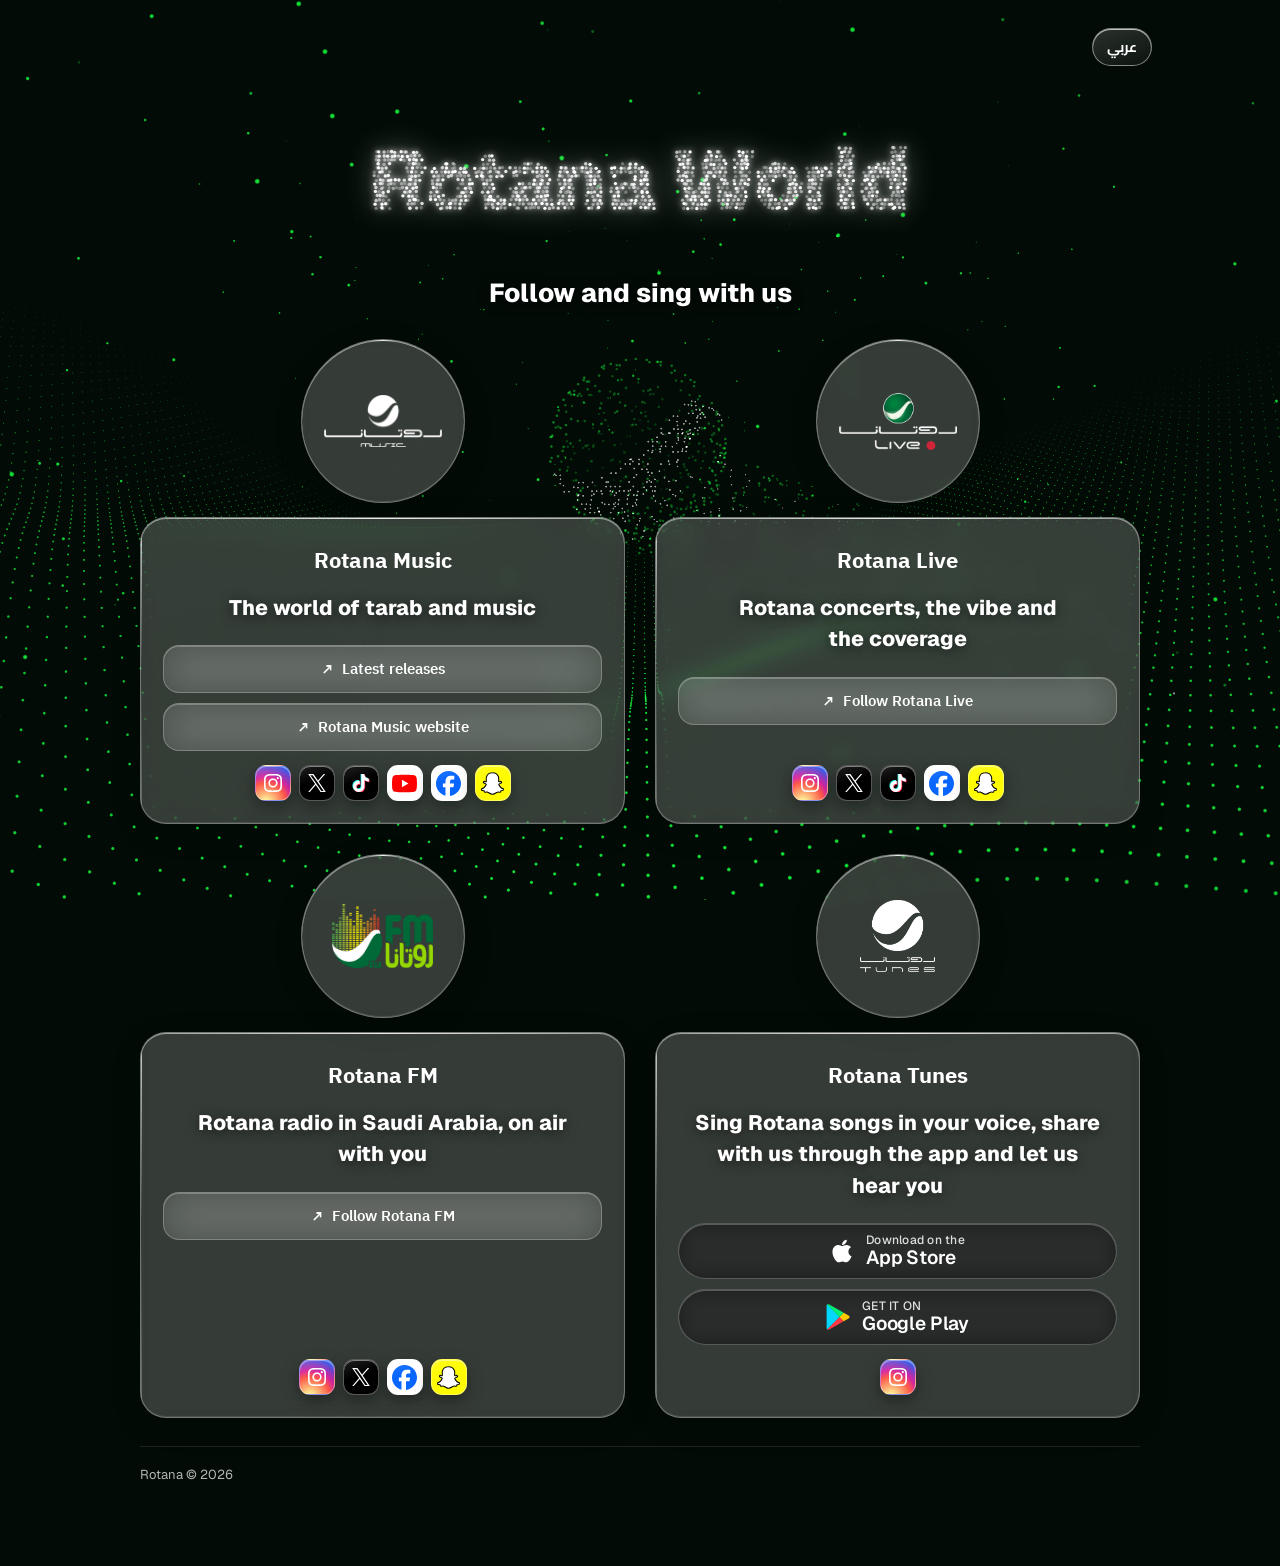
==== commit 57305d97: "Add Rotana FM card, glass cards, copy updates; stop title/globe animations" ====
--- a/index.html
+++ b/index.html
@@ -109,13 +109,26 @@
       .x-cards { display: grid; grid-template-columns: 1fr; gap: 30px; }
       .x-card { position: relative; display: flex; flex-direction: column; align-items: center; gap: 14px; scroll-margin-top: 24px; text-align: center; }
       /* Shiny glass (shared) */
+      /* Glass card (Mo's spec) */
       .x-glass {
         position: relative; isolation: isolate; overflow: hidden;
-        border: 1px solid rgba(255, 255, 255, 0.28);
-        background: linear-gradient(160deg, rgba(255,255,255,0.09), rgba(255,255,255,0.03) 60%, rgba(255,255,255,0.05));
-        box-shadow: inset 0 1px 0 rgba(255, 255, 255, 0.30), 0 18px 40px rgba(0, 0, 0, 0.40);
-        -webkit-backdrop-filter: blur(16px) saturate(150%);
-        backdrop-filter: blur(16px) saturate(150%);
+        background: rgba(255, 255, 255, 0.2);
+        -webkit-backdrop-filter: blur(9px);
+        backdrop-filter: blur(9px);
+        border: 1px solid rgba(255, 255, 255, 0.3);
+        box-shadow:
+          0 8px 32px rgba(0, 0, 0, 0.1),
+          inset 0 1px 0 rgba(255, 255, 255, 0.5),
+          inset 0 -1px 0 rgba(255, 255, 255, 0.1),
+          inset 0 0 0px 0px rgba(255, 255, 255, 0);
+      }
+      .x-glass::before {
+        content: ""; position: absolute; top: 0; left: 0; right: 0; height: 1px; pointer-events: none;
+        background: linear-gradient(90deg, transparent, rgba(255, 255, 255, 0.8), transparent);
+      }
+      .x-glass::after {
+        content: ""; position: absolute; top: 0; left: 0; width: 1px; height: 100%; pointer-events: none;
+        background: linear-gradient(180deg, rgba(255, 255, 255, 0.8), transparent, rgba(255, 255, 255, 0.3));
       }
       .x-orb {
         width: 150px; height: 150px; border-radius: 50%;
@@ -130,6 +143,7 @@
       .x-panel > .x-arrived { width: auto; }
       @media (min-width: 900px) { .x-orb { width: 164px; height: 164px; } .x-orb img { max-height: 100px; } }
       .x-orb img.x-orb__tunes { max-width: 72%; max-height: 66px; }
+      .x-orb img.x-orb__fm { max-width: 86%; max-height: 74px; }
       @media (min-width: 900px) { .x-orb img.x-orb__tunes { max-height: 72px; } }
       .x-card__sub {
         display: inline-flex;
@@ -160,8 +174,8 @@
         border: 1px solid rgba(255, 255, 255, 0.25);
         background-color: transparent;
         background-image: linear-gradient(rgba(255, 255, 255, 0.08), rgba(255, 255, 255, 0.08));
-        -webkit-backdrop-filter: blur(18px) saturate(170%);
-        backdrop-filter: blur(18px) saturate(170%);
+        -webkit-backdrop-filter: blur(18px) saturate(60%);
+        backdrop-filter: blur(18px) saturate(60%);
         box-shadow: inset 0 1px 0 rgba(255, 255, 255, 0.25);
         color: var(--x-ink);
         font: 600 15px/1.2 var(--x-font);
@@ -260,8 +274,8 @@
         border: 1px solid rgba(255, 255, 255, 0.25);
         background-color: transparent;
         background-image: linear-gradient(rgba(255, 255, 255, 0.08), rgba(255, 255, 255, 0.08));
-        -webkit-backdrop-filter: blur(18px) saturate(170%);
-        backdrop-filter: blur(18px) saturate(170%);
+        -webkit-backdrop-filter: blur(18px) saturate(60%);
+        backdrop-filter: blur(18px) saturate(60%);
         box-shadow: inset 0 1px 0 rgba(255, 255, 255, 0.25);
         color: var(--x-ink);
         font: 600 13px/1 var(--x-font);
@@ -281,7 +295,7 @@
       @media (min-width: 900px) {
         .x-wrap { padding: 44px 28px 40px; }
         .x-head__logo { width: 180px; }
-        .x-cards { grid-template-columns: repeat(3, 1fr); }
+        .x-cards { grid-template-columns: repeat(2, 1fr); }
       }
       @media (prefers-reduced-motion: reduce) {
         .x-card.is-arrived .x-panel { animation: none; box-shadow: 0 0 28px 2px rgba(24, 199, 128, 0.35); } 
@@ -299,7 +313,7 @@
             <canvas id="dotTitle" aria-hidden="true"></canvas>
             <h1 class="x-dt__text">عالم روتانا</h1>
           </div>
-          <p data-en="Scan, follow, and sing with us">امسح، تابع، وغنّي معانا</p>
+          <p data-en="Follow and sing with us">تابع وغنّي معانا</p>
         </header>
 
         <div class="x-cards">
@@ -310,7 +324,7 @@
             <div class="x-panel x-glass">
             <span class="x-arrived" hidden data-en="You came via the QR code">وصلت عبر الكود</span>
             <h2 id="music-t" data-en="Rotana Music">روتانا ميوزك</h2>
-            <p class="x-card__line" data-en="Tarab and music have their own code">الطرب والموسيقى لهم كود</p>
+            <p class="x-card__line" data-en="The world of tarab and music">عالم الطرب والموسيقى</p>
             <div class="x-btns">
               <a class="x-btn" href="https://music.rotanamusic.com/music-releases" target="_blank" rel="noopener"><span aria-hidden="true">↗</span> <span data-en="Latest releases">تابع أحدث الإصدارات</span></a>
               <a class="x-btn" href="https://rotanamusic.com/" target="_blank" rel="noopener"><span aria-hidden="true">↗</span> <span data-en="Rotana Music website">موقع روتانا ميوزك</span></a>
@@ -347,6 +361,26 @@
             </div>
           </section>
 
+          <section class="x-card" id="fm" aria-labelledby="fm-t">
+            <div class="x-orb x-glass">
+              <img class="x-orb__fm" src="fm-logo-official.png" alt="Rotana FM" />
+            </div>
+            <div class="x-panel x-glass">
+            <span class="x-arrived" hidden data-en="You came via the QR code">وصلت عبر الكود</span>
+            <h2 id="fm-t" data-en="Rotana FM">روتانا إف إم</h2>
+            <p class="x-card__line" data-en="Rotana radio in Saudi Arabia, on air with you">إذاعة روتانا السعودية، معاك على الهوا</p>
+            <div class="x-btns">
+              <a class="x-btn" href="https://www.instagram.com/rotanafmksa/" target="_blank" rel="noopener"><span aria-hidden="true">↗</span> <span data-en="Follow Rotana FM">تابع روتانا إف إم</span></a>
+            </div>
+            <div class="x-icons">
+              <a class="x-icon x-icon--ig" href="https://www.instagram.com/rotanafmksa/" target="_blank" rel="noopener" aria-label="Instagram"><svg viewBox="0 0 24 24"><path fill="#fff" d="M7.0301.084c-1.2768.0602-2.1487.264-2.911.5634-.7888.3075-1.4575.72-2.1228 1.3877-.6652.6677-1.075 1.3368-1.3802 2.127-.2954.7638-.4956 1.6365-.552 2.914-.0564 1.2775-.0689 1.6882-.0626 4.947.0062 3.2586.0206 3.6671.0825 4.9473.061 1.2765.264 2.1482.5635 2.9107.308.7889.72 1.4573 1.388 2.1228.6679.6655 1.3365 1.0743 2.1285 1.38.7632.295 1.6361.4961 2.9134.552 1.2773.056 1.6884.069 4.9462.0627 3.2578-.0062 3.668-.0207 4.9478-.0814 1.28-.0607 2.147-.2652 2.9098-.5633.7889-.3086 1.4578-.72 2.1228-1.3881.665-.6682 1.0745-1.3378 1.3795-2.1284.2957-.7632.4966-1.636.552-2.9124.056-1.2809.0692-1.6898.063-4.948-.0063-3.2583-.021-3.6668-.0817-4.9465-.0607-1.2797-.264-2.1487-.5633-2.9117-.3084-.7889-.72-1.4568-1.3876-2.1228C21.2982 1.33 20.628.9208 19.8378.6165 19.074.321 18.2017.1197 16.9244.0645 15.6471.0093 15.236-.005 11.977.0014 8.718.0076 8.31.0215 7.0301.0839m.1402 21.6932c-1.17-.0509-1.8053-.2453-2.2287-.408-.5606-.216-.96-.4771-1.3819-.895-.422-.4178-.6811-.8186-.9-1.378-.1644-.4234-.3624-1.058-.4171-2.228-.0595-1.2645-.072-1.6442-.079-4.848-.007-3.2037.0053-3.583.0607-4.848.05-1.169.2456-1.805.408-2.2282.216-.5613.4762-.96.895-1.3816.4188-.4217.8184-.6814 1.3783-.9003.423-.1651 1.0575-.3614 2.227-.4171 1.2655-.06 1.6447-.072 4.848-.079 3.2033-.007 3.5835.005 4.8495.0608 1.169.0508 1.8053.2445 2.228.408.5608.216.96.4754 1.3816.895.4217.4194.6816.8176.9005 1.3787.1653.4217.3617 1.056.4169 2.2263.0602 1.2655.0739 1.645.0796 4.848.0058 3.203-.0055 3.5834-.061 4.848-.051 1.17-.245 1.8055-.408 2.2294-.216.5604-.4763.96-.8954 1.3814-.419.4215-.8181.6811-1.3783.9-.4224.1649-1.0577.3617-2.2262.4174-1.2656.0595-1.6448.072-4.8493.079-3.2045.007-3.5825-.006-4.848-.0608M16.953 5.5864A1.44 1.44 0 1 0 18.39 4.144a1.44 1.44 0 0 0-1.437 1.4424M5.8385 12.012c.0067 3.4032 2.7706 6.1557 6.173 6.1493 3.4026-.0065 6.157-2.7701 6.1506-6.1733-.0065-3.4032-2.771-6.1565-6.174-6.1498-3.403.0067-6.156 2.771-6.1496 6.1738M8 12.0077a4 4 0 1 1 4.008 3.9921A3.9996 3.9996 0 0 1 8 12.0077"/></svg></a>
+              <a class="x-icon x-icon--x" href="https://x.com/RotanaFMKSA" target="_blank" rel="noopener" aria-label="X"><svg viewBox="0 0 24 24"><path fill="#fff" d="M14.234 10.162 22.977 0h-2.072l-7.591 8.824L7.251 0H.258l9.168 13.343L.258 24H2.33l8.016-9.318L16.749 24h6.993zm-2.837 3.299-.929-1.329L3.076 1.56h3.182l5.965 8.532.929 1.329 7.754 11.09h-3.182z"/></svg></a>
+              <a class="x-icon x-icon--fb" href="https://www.facebook.com/RotanaFMKSA" target="_blank" rel="noopener" aria-label="Facebook"><svg viewBox="0 0 24 24"><path fill="#0866FF" d="M9.101 23.691v-7.98H6.627v-3.667h2.474v-1.58c0-4.085 1.848-5.978 5.858-5.978.401 0 .955.042 1.468.103a8.68 8.68 0 0 1 1.141.195v3.325a8.623 8.623 0 0 0-.653-.036 26.805 26.805 0 0 0-.733-.009c-.707 0-1.259.096-1.675.309a1.686 1.686 0 0 0-.679.622c-.258.42-.374.995-.374 1.752v1.297h3.919l-.386 2.103-.287 1.564h-3.246v8.245C19.396 23.238 24 18.179 24 12.044c0-6.627-5.373-12-12-12s-12 5.373-12 12c0 5.628 3.874 10.35 9.101 11.647Z"/></svg></a>
+              <a class="x-icon x-icon--sc" href="https://www.snapchat.com/@rotanafmksa" target="_blank" rel="noopener" aria-label="Snapchat"><svg viewBox="0 0 24 24"><path fill="#fff" stroke="#000" stroke-width="1.1" stroke-linejoin="round" d="M12.206.793c.99 0 4.347.276 5.93 3.821.529 1.193.403 3.219.299 4.847l-.003.06c-.012.18-.022.345-.03.51.075.045.203.09.401.09.3-.016.659-.12 1.033-.301.165-.088.344-.104.464-.104.182 0 .359.029.509.09.45.149.734.479.734.838.015.449-.39.839-1.213 1.168-.089.029-.209.075-.344.119-.45.135-1.139.36-1.333.81-.09.224-.061.524.12.868l.015.015c.06.136 1.526 3.475 4.791 4.014.255.044.435.27.42.509 0 .075-.015.149-.045.225-.24.569-1.273.988-3.146 1.271-.059.091-.12.375-.164.57-.029.179-.074.36-.134.553-.076.271-.27.405-.555.405h-.03c-.135 0-.313-.031-.538-.074-.36-.075-.765-.135-1.273-.135-.3 0-.599.015-.913.074-.6.104-1.123.464-1.723.884-.853.599-1.826 1.288-3.294 1.288-.06 0-.119-.015-.18-.015h-.149c-1.468 0-2.427-.675-3.279-1.288-.599-.42-1.107-.779-1.707-.884-.314-.045-.629-.074-.928-.074-.54 0-.958.089-1.272.149-.211.043-.391.074-.54.074-.374 0-.523-.224-.583-.42-.061-.192-.09-.389-.135-.567-.046-.181-.105-.494-.166-.57-1.918-.222-2.95-.642-3.189-1.226-.031-.063-.052-.15-.055-.225-.015-.243.165-.465.42-.509 3.264-.54 4.73-3.879 4.791-4.02l.016-.029c.18-.345.224-.645.119-.869-.195-.434-.884-.658-1.332-.809-.121-.029-.24-.074-.346-.119-1.107-.435-1.257-.93-1.197-1.273.09-.479.674-.793 1.168-.793.146 0 .27.029.383.074.42.194.789.3 1.104.3.234 0 .384-.06.465-.105l-.046-.569c-.098-1.626-.225-3.651.307-4.837C7.392 1.077 10.739.807 11.727.807l.419-.015h.06z"/></svg></a>
+            </div>
+            </div>
+          </section>
+
           <section class="x-card" id="tunes" aria-labelledby="tunes-t">
             <div class="x-orb x-glass">
               <img class="x-orb__tunes" src="tunes-logo-white.png" alt="Rotana Tunes" />
@@ -354,7 +388,7 @@
             <div class="x-panel x-glass">
             <span class="x-arrived" hidden data-en="You came via the QR code">وصلت عبر الكود</span>
             <h2 id="tunes-t" data-en="Rotana Tunes">روتانا تيونز</h2>
-            <p class="x-card__line" data-en="Sing Rotana songs in your voice. Scan the code and let us hear you">أغاني روتانا بصوتك، امسح الكود وسمّعنا</p>
+            <p class="x-card__line" data-en="Sing Rotana songs in your voice, share with us through the app and let us hear you">أغاني روتانا بصوتك، شاركنا عبر التطبيق وسمّعنا</p>
             <div class="x-btns" id="stores">
               <a class="x-btn x-store" data-store="ios" href="https://apps.apple.com/sa/app/rotana-tunes/id6760004818" target="_blank" rel="noopener" aria-label="Download on the App Store"><svg class="x-store__logo" viewBox="0 0 384 512" aria-hidden="true"><path fill="#ffffff" d="M318.7 268.7c-.2-36.7 16.4-64.4 50-84.8-18.8-26.9-47.2-41.7-84.7-44.6-35.5-2.8-74.3 20.7-88.5 20.7-15 0-49.4-19.7-76.4-19.7C63.3 141.2 4 184.8 4 273.5q0 39.3 14.4 81.2c12.8 36.7 59 126.7 107.2 125.2 25.2-.6 43-17.9 75.8-17.9 31.8 0 48.3 17.9 76.4 17.9 48.6-.7 90.4-82.5 102.6-119.3-65.2-30.7-61.7-90-61.7-91.9zm-56.6-164.2c27.3-32.4 24.8-61.9 24-72.5-24.1 1.4-52 16.4-67.9 34.9-17.5 19.8-27.8 44.3-25.6 71.9 26.1 2 49.9-11.4 69.5-34.3z"/></svg><span class="x-store__txt"><small>Download on the</small><b>App Store</b></span></a>
               <a class="x-btn x-store" data-store="android" href="https://play.google.com/store/apps/details?id=rotana.tunes" target="_blank" rel="noopener" aria-label="Get it on Google Play"><svg class="x-store__logo" viewBox="0 0 24 26" aria-hidden="true"><path fill="#00D7FE" d="M1.1.6C.8.9.6 1.4.6 2v22c0 .6.2 1.1.5 1.4l.1.1L13.5 13.2V12.8L1.2.5z"/><path fill="#FFC900" d="M17.6 17.3l-4.1-4.1v-.4l4.1-4.1.1.1 4.9 2.8c1.4.8 1.4 2.1 0 2.9l-4.9 2.8z"/><path fill="#FF3A44" d="M17.7 17.2L13.5 13 1.1 25.4c.5.5 1.2.5 2.1.1l14.5-8.3"/><path fill="#00F076" d="M17.7 8.8L3.2.5C2.3 0 1.6.1 1.1.6L13.5 13z"/></svg><span class="x-store__txt"><small>GET IT ON</small><b>Google Play</b></span></a>
@@ -368,9 +402,7 @@
 
         <footer class="x-foot">
           <p data-en="Rotana © 2026">روتانا © 2026</p>
-          <button class="x-share" type="button" id="share" data-en="↗ Share page">↗ شارك الصفحة</button>
         </footer>
-        <p class="x-share-status" id="share-status" role="status" aria-live="polite" hidden></p>
       </main>
     </div>
     <script>
@@ -439,7 +471,7 @@
         }
 
         // QR deep links
-        var ids = ["music", "live", "tunes"];
+        var ids = ["music", "live", "fm", "tunes"];
         function arrive() {
           var id = (location.hash || "").slice(1);
           if (ids.indexOf(id) < 0) return;
@@ -462,7 +494,7 @@
           var url = location.href.split("#")[0];
           var EN = window.__rwEn && window.__rwEn();
           var T = EN ? { copy: "Copy the link: ", done: "Link copied ✓", copying: "Copying link…", sharing: "Sharing…", thanks: "Thanks for sharing ✓" } : { copy: "انسخ الرابط: ", done: T.done, copying: T.copying, sharing: T.sharing, thanks: T.thanks };
-          var data = { title: EN ? "Rotana World" : "عالم روتانا", text: EN ? "Scan, follow, and sing with us" : "امسح، تابع، وغنّي معانا", url: url };
+          var data = { title: EN ? "Rotana World" : "عالم روتانا", text: EN ? "Follow and sing with us" : "تابع وغنّي معانا", url: url };
           var status = document.getElementById("share-status");
           function flash(msg) {
             btn.textContent = msg;
@@ -511,7 +543,7 @@
           setTimeout(arrive, 150);
         });
         window.addEventListener("hashchange", arrive);
-        document.getElementById("share").addEventListener("click", share);
+        var shareBtn = document.getElementById("share"); if (shareBtn) shareBtn.addEventListener("click", share);
       })();
     </script>
     <script>
@@ -523,7 +555,8 @@
       var TEXT = document.documentElement.lang === "en" ? "Rotana World" : "عالم روتانا";
       var dots = [], W = 0, H = 0, dpr = 1, ptr = { x: -9999, y: -9999 }, t0 = performance.now();
       var still = window.matchMedia && matchMedia("(prefers-reduced-motion: reduce)").matches;
-      function build() {
+      var built = false, lastW = 0;
+      function build(keep) {
         var r = wrap.getBoundingClientRect();
         W = Math.round(r.width); H = Math.round(r.height);
         if (!W || !H) return;
@@ -543,9 +576,10 @@
         for (var y = 0; y < H; y += step) for (var x = 0; x < W; x += step) {
           if (data[(y * W + x) * 4 + 3] > 140) dots.push({ x: x, y: y, ox: x + (Math.random() - .5) * W, oy: y + (Math.random() - .5) * H, px: 0, py: 0, ph: Math.random() * 6.28, s: step });
         }
-        dots.forEach(function (d) { d.px = d.ox; d.py = d.oy; });
+        if (keep) { dots.forEach(function (d) { d.ox = d.x; d.oy = d.y; d.px = d.x; d.py = d.y; }); }
+        else { dots.forEach(function (d) { d.px = d.ox; d.py = d.oy; }); t0 = performance.now(); }
         wrap.classList.add("is-dots");
-        t0 = performance.now();
+        built = true; lastW = W;
       }
       function frame(now) {
         if (!W) { requestAnimationFrame(frame); return; }
@@ -575,7 +609,7 @@
       var ready = (document.fonts && document.fonts.load) ? document.fonts.load("900 60px Cairo", TEXT) : Promise.resolve();
       Promise.resolve(ready).catch(function () {}).then(function () { build(); requestAnimationFrame(frame); });
       window.__dtSet = function (t) { TEXT = t; var go = function () { build(); if (still) requestAnimationFrame(frame); }; (document.fonts && document.fonts.load ? document.fonts.load("900 60px Cairo", t) : Promise.resolve()).catch(function () {}).then(go); };
-      var rt; window.addEventListener("resize", function () { clearTimeout(rt); rt = setTimeout(build, 200); });
+      var rt; window.addEventListener("resize", function () { clearTimeout(rt); rt = setTimeout(function () { var w = Math.round(wrap.getBoundingClientRect().width); if (built && w === lastW) return; build(true); }, 200); });
     })();
     </script>
   </body>
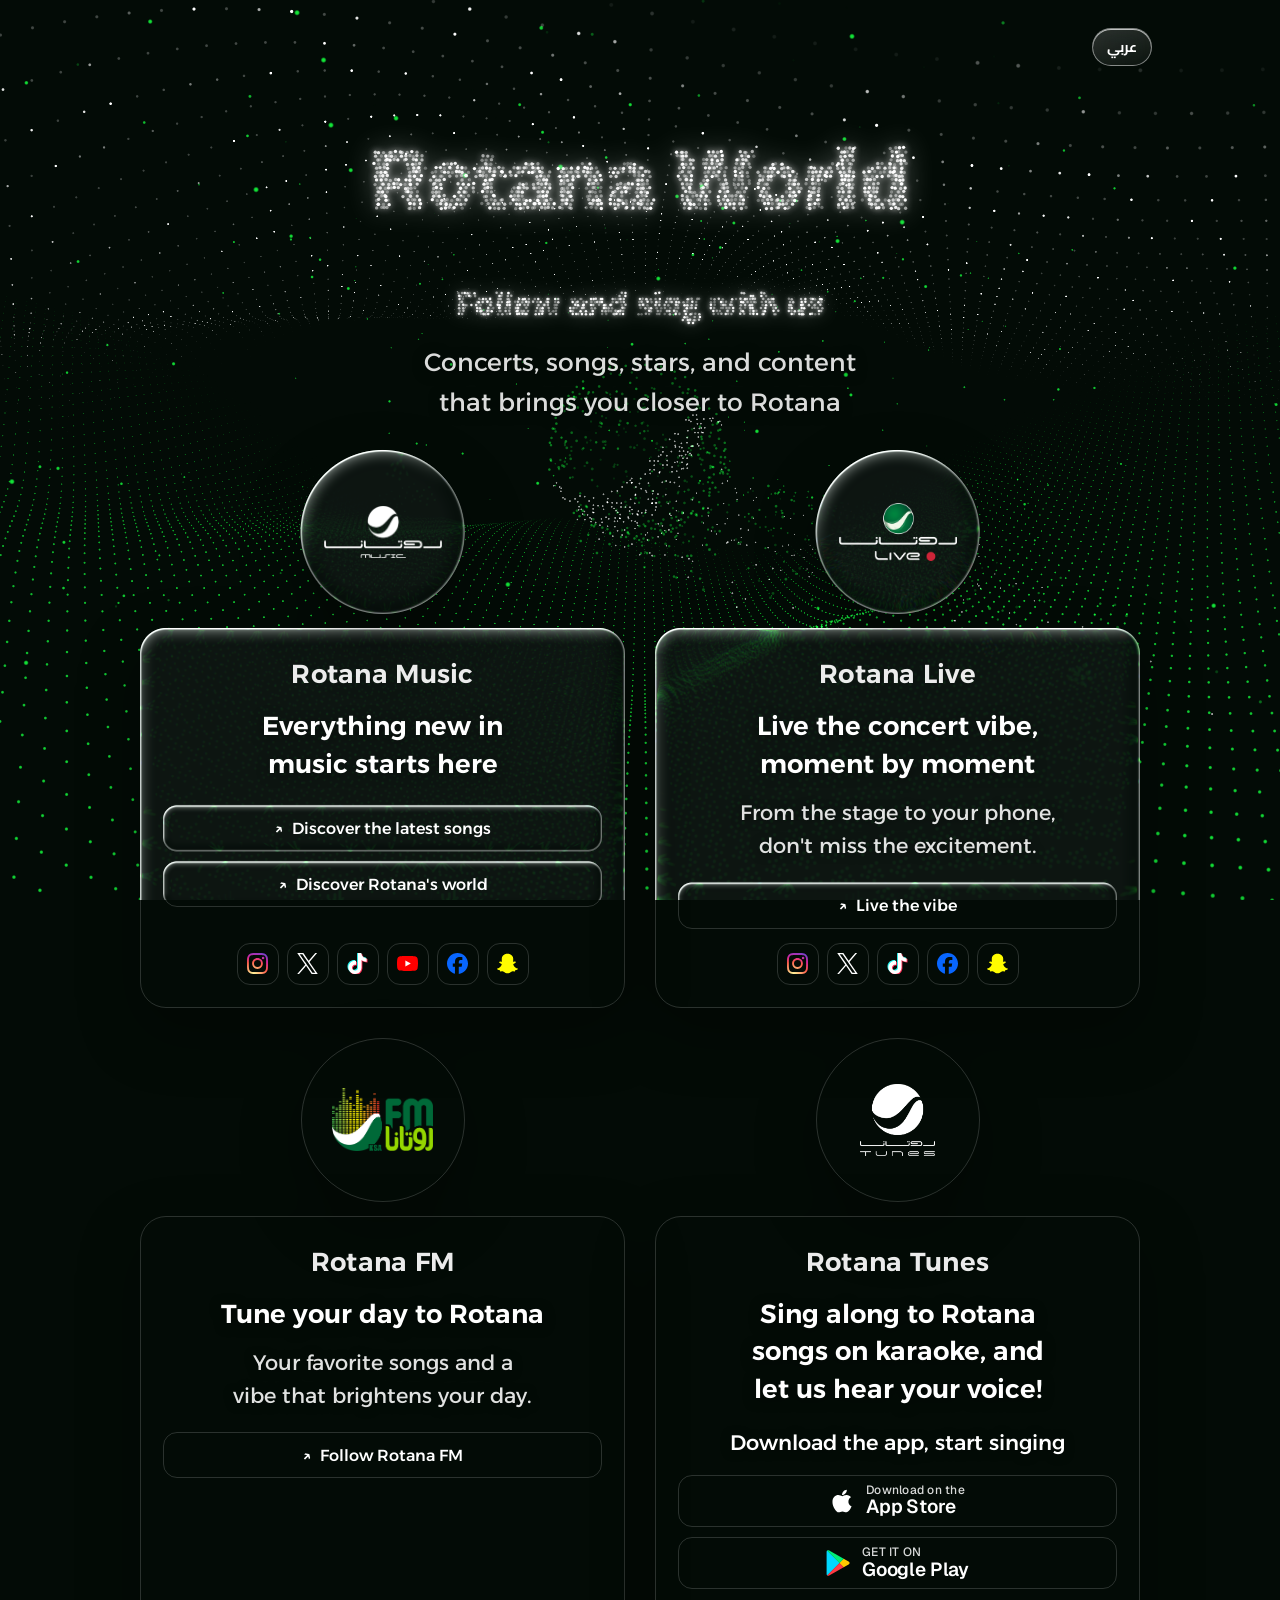
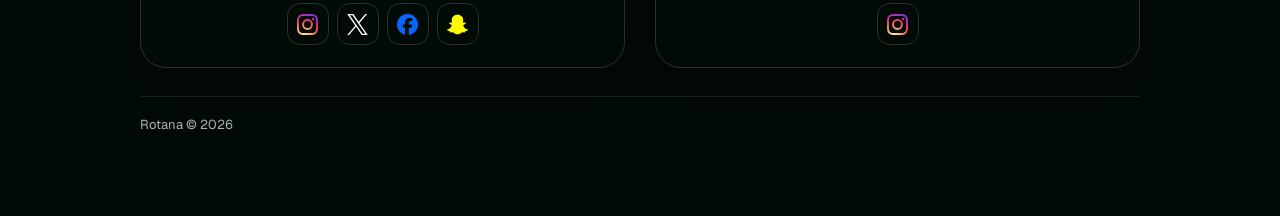
==== commit a24c9f6b: "Crystal glass with real refraction + frost, Almarai font, new copy, top white wave" ====
--- a/index.html
+++ b/index.html
@@ -9,7 +9,7 @@
     <link rel="preconnect" href="https://fonts.gstatic.com" crossorigin />
     <link
       rel="stylesheet"
-      href="https://fonts.googleapis.com/css2?family=IBM+Plex+Sans+Arabic:wght@400;500;600;700&family=Cairo:wght@800;900&family=Geist:wght@400;500;600&family=Geist+Mono:wght@400&display=swap"
+      href="https://fonts.googleapis.com/css2?family=IBM+Plex+Sans+Arabic:wght@400;500;600;700&family=Readex+Pro:wght@400;500;600;700&family=Alexandria:wght@300;400;500;600;700&family=Cairo:wght@800;900&family=Geist:wght@400;500;600&family=Geist+Mono:wght@400&display=swap"
     />
     <link rel="stylesheet" href="style.css" />
     <style>
@@ -301,9 +301,69 @@
         .x-card.is-arrived .x-panel { animation: none; box-shadow: 0 0 28px 2px rgba(24, 199, 128, 0.35); } 
         .x-btn, .x-icon, .x-card, .x-share { transition: none; }
       }
+
+      /* ---- Typography (AR + EN) ---- */
+      .x-dt--sub { max-width: 380px; aspect-ratio: 6.2 / 1; margin: 0 auto 6px; }
+      .x-dt--sub canvas { filter: drop-shadow(0 0 2px rgba(255,255,255,.9)) drop-shadow(0 0 10px rgba(255,255,255,.35)); }
+      .x-head .x-dt__text--sub { font-size: 34px; }
+      .x-tagline { margin: 6px auto 0 !important; max-width: 560px; font: 500 19px/1.6 "Readex Pro", var(--x-font) !important; color: rgba(255,255,255,.86) !important; letter-spacing: 0; text-shadow: 0 2px 14px rgba(0,0,0,.6); }
+      @media (min-width: 900px) { .x-tagline { font-size: 21px !important; } }
+      .x-card h2 { font: 600 20px/1.35 "Readex Pro", var(--x-font) !important; letter-spacing: .01em; color: rgba(255,255,255,.92); }
+      .x-card__line { font: 600 21px/1.5 "Readex Pro", var(--x-font) !important; color: #fff; }
+      .x-card__note { margin: -4px 0 2px; font: 500 19px/1.6 "IBM Plex Sans Arabic", "Readex Pro", var(--x-font); color: rgba(255,255,255,.88); flex: none; text-shadow: 0 1px 10px rgba(0,0,0,.5); }
+      .x-card__note--cta { margin: 0 0 -2px; font-weight: 600; color: #fff; }
+      html[lang="en"] .x-card__line, html[lang="en"] .x-tagline, html[lang="en"] .x-card h2 { font-family: "Readex Pro", system-ui, sans-serif !important; }
+      html[lang="en"] .x-card__note { font-family: "Readex Pro", system-ui, sans-serif; }
+      .x-btn { min-height: 42px !important; padding: 8px 16px !important; border-radius: 14px !important; font: 500 14.5px/1.2 "Readex Pro", var(--x-font) !important; }
+      .x-store { min-height: 44px !important; }
+
+      /* ---- Icon tiles: crystal tile, glyph in its brand colour ---- */
+      .x-icon, .x-icon--ig, .x-icon--x, .x-icon--tt, .x-icon--yt, .x-icon--fb, .x-icon--sc { background: rgba(255,255,255,.06) !important; border: 1px solid rgba(255,255,255,.24); }
+      .x-icon::after { display: none; }
+      .x-icon--ig svg path { fill: url(#rw-ig); }
+      .x-icon--sc svg path { fill: #FFFC00; stroke: none; }
+
+      /* ---- Real crystal glass (WebGL refraction behind) ---- */
+      html.glass-gl .x-glass, html.glass-gl .x-btn, html.glass-gl .x-icon, html.glass-gl .x-store {
+        background: transparent !important; background-image: none !important;
+        -webkit-backdrop-filter: none !important; backdrop-filter: none !important;
+        border-color: rgba(255,255,255,.16) !important;
+      }
+      html.glass-gl .x-glass { box-shadow: 0 24px 60px rgba(0,0,0,.35) !important; }
+      html.glass-gl .x-btn, html.glass-gl .x-icon { box-shadow: none !important; }
+      html.glass-gl .x-glass::before, html.glass-gl .x-glass::after { display: none; }
+      html.glass-gl .x-btn:hover, html.glass-gl .x-btn:focus-visible { border-color: var(--x-green) !important; }
+
+      /* ---- Bigger, balanced type ---- */
+      .x-card h2 { font-size: 24px !important; }
+      .x-card__line { font-size: 24px !important; line-height: 1.45 !important; text-wrap: balance; word-break: keep-all; }
+      .x-card__note { font-size: 20px !important; line-height: 1.55 !important; white-space: pre-line; text-wrap: balance; word-break: keep-all; }
+      .x-tagline { font-size: 22px !important; text-wrap: balance; }
+      .x-btn { font-size: 16px !important; min-height: 46px !important; }
+      @media (min-width: 900px) {
+        .x-card h2 { font-size: 26px !important; }
+        .x-card__line { font-size: 26px !important; }
+        .x-card__note { font-size: 21px !important; }
+        .x-tagline { font-size: 25px !important; }
+        .x-icon { flex-basis: 42px !important; width: 42px !important; height: 42px !important; border-radius: 13px !important; }
+        .x-icon svg { width: 21px !important; height: 21px !important; }
+      }
+
+      /* ---- Font: Alexandria (AR + EN) ---- */
+      .x-card h2, .x-card__line, .x-btn, .x-tagline, .x-card__note,
+      html[lang="en"] .x-card h2, html[lang="en"] .x-card__line, html[lang="en"] .x-tagline, html[lang="en"] .x-card__note {
+        font-family: "Alexandria", "IBM Plex Sans Arabic", system-ui, sans-serif !important;
+      }
+      .x-card h2 { font-weight: 600 !important; }
+      .x-card__line { font-weight: 600 !important; }
+      .x-card__note { font-weight: 400 !important; }
+      .x-card__note--cta { font-weight: 500 !important; }
+      .x-btn { font-weight: 500 !important; }
+      .x-tagline { font-weight: 400 !important; }
     </style>
   </head>
   <body>
+    <svg width="0" height="0" style="position:absolute" aria-hidden="true"><defs><radialGradient id="rw-ig" cx="30%" cy="107%" r="150%"><stop offset="0" stop-color="#fdf497"/><stop offset=".05" stop-color="#fdf497"/><stop offset=".45" stop-color="#fd5949"/><stop offset=".6" stop-color="#d6249f"/><stop offset=".9" stop-color="#285AEB"/></radialGradient></defs></svg>
     <div id="bg" class="rotana-background-host" aria-hidden="true"></div>
     <div class="page" id="top">
       <main class="x-wrap">
@@ -313,7 +373,11 @@
             <canvas id="dotTitle" aria-hidden="true"></canvas>
             <h1 class="x-dt__text">عالم روتانا</h1>
           </div>
-          <p data-en="Follow and sing with us">تابع وغنّي معانا</p>
+          <div class="x-dt x-dt--sub" id="dotSubWrap">
+            <canvas id="dotSub" aria-hidden="true"></canvas>
+            <p class="x-dt__text x-dt__text--sub">تابع وغنّي معانا</p>
+          </div>
+          <p class="x-tagline" data-en="Concerts, songs, stars, and content that brings you closer to Rotana">حفلات، أغاني، نجوم، ومحتوى يجمعك بروتانا</p>
         </header>
 
         <div class="x-cards">
@@ -324,10 +388,10 @@
             <div class="x-panel x-glass">
             <span class="x-arrived" hidden data-en="You came via the QR code">وصلت عبر الكود</span>
             <h2 id="music-t" data-en="Rotana Music">روتانا ميوزك</h2>
-            <p class="x-card__line" data-en="The world of tarab and music">عالم الطرب والموسيقى</p>
+            <p class="x-card__line" data-en="Everything new in music starts here">كل جديد في عالم الموسيقى يبدأ من هنا</p>
             <div class="x-btns">
-              <a class="x-btn" href="https://music.rotanamusic.com/music-releases" target="_blank" rel="noopener"><span aria-hidden="true">↗</span> <span data-en="Latest releases">تابع أحدث الإصدارات</span></a>
-              <a class="x-btn" href="https://rotanamusic.com/" target="_blank" rel="noopener"><span aria-hidden="true">↗</span> <span data-en="Rotana Music website">موقع روتانا ميوزك</span></a>
+              <a class="x-btn" href="https://music.rotanamusic.com/music-releases" target="_blank" rel="noopener"><span aria-hidden="true">↗</span> <span data-en="Discover the latest songs">اكتشف أحدث الأغاني</span></a>
+              <a class="x-btn" href="https://rotanamusic.com/" target="_blank" rel="noopener"><span aria-hidden="true">↗</span> <span data-en="Discover Rotana's world">اكتشف عالم روتانا</span></a>
             </div>
             <div class="x-icons">
               <a class="x-icon x-icon--ig" href="https://www.instagram.com/rotanamusic/" target="_blank" rel="noopener" aria-label="Instagram"><svg viewBox="0 0 24 24"><path fill="#fff" d="M7.0301.084c-1.2768.0602-2.1487.264-2.911.5634-.7888.3075-1.4575.72-2.1228 1.3877-.6652.6677-1.075 1.3368-1.3802 2.127-.2954.7638-.4956 1.6365-.552 2.914-.0564 1.2775-.0689 1.6882-.0626 4.947.0062 3.2586.0206 3.6671.0825 4.9473.061 1.2765.264 2.1482.5635 2.9107.308.7889.72 1.4573 1.388 2.1228.6679.6655 1.3365 1.0743 2.1285 1.38.7632.295 1.6361.4961 2.9134.552 1.2773.056 1.6884.069 4.9462.0627 3.2578-.0062 3.668-.0207 4.9478-.0814 1.28-.0607 2.147-.2652 2.9098-.5633.7889-.3086 1.4578-.72 2.1228-1.3881.665-.6682 1.0745-1.3378 1.3795-2.1284.2957-.7632.4966-1.636.552-2.9124.056-1.2809.0692-1.6898.063-4.948-.0063-3.2583-.021-3.6668-.0817-4.9465-.0607-1.2797-.264-2.1487-.5633-2.9117-.3084-.7889-.72-1.4568-1.3876-2.1228C21.2982 1.33 20.628.9208 19.8378.6165 19.074.321 18.2017.1197 16.9244.0645 15.6471.0093 15.236-.005 11.977.0014 8.718.0076 8.31.0215 7.0301.0839m.1402 21.6932c-1.17-.0509-1.8053-.2453-2.2287-.408-.5606-.216-.96-.4771-1.3819-.895-.422-.4178-.6811-.8186-.9-1.378-.1644-.4234-.3624-1.058-.4171-2.228-.0595-1.2645-.072-1.6442-.079-4.848-.007-3.2037.0053-3.583.0607-4.848.05-1.169.2456-1.805.408-2.2282.216-.5613.4762-.96.895-1.3816.4188-.4217.8184-.6814 1.3783-.9003.423-.1651 1.0575-.3614 2.227-.4171 1.2655-.06 1.6447-.072 4.848-.079 3.2033-.007 3.5835.005 4.8495.0608 1.169.0508 1.8053.2445 2.228.408.5608.216.96.4754 1.3816.895.4217.4194.6816.8176.9005 1.3787.1653.4217.3617 1.056.4169 2.2263.0602 1.2655.0739 1.645.0796 4.848.0058 3.203-.0055 3.5834-.061 4.848-.051 1.17-.245 1.8055-.408 2.2294-.216.5604-.4763.96-.8954 1.3814-.419.4215-.8181.6811-1.3783.9-.4224.1649-1.0577.3617-2.2262.4174-1.2656.0595-1.6448.072-4.8493.079-3.2045.007-3.5825-.006-4.848-.0608M16.953 5.5864A1.44 1.44 0 1 0 18.39 4.144a1.44 1.44 0 0 0-1.437 1.4424M5.8385 12.012c.0067 3.4032 2.7706 6.1557 6.173 6.1493 3.4026-.0065 6.157-2.7701 6.1506-6.1733-.0065-3.4032-2.771-6.1565-6.174-6.1498-3.403.0067-6.156 2.771-6.1496 6.1738M8 12.0077a4 4 0 1 1 4.008 3.9921A3.9996 3.9996 0 0 1 8 12.0077"/></svg></a>
@@ -347,9 +411,12 @@
             <div class="x-panel x-glass">
             <span class="x-arrived" hidden data-en="You came via the QR code">وصلت عبر الكود</span>
             <h2 id="live-t" data-en="Rotana Live">روتانا لايف</h2>
-            <p class="x-card__line" data-en="Rotana concerts, the vibe and the coverage">حفلات روتانا وأجواءها وتغطياتها</p>
+            <p class="x-card__line" data-en="Live the concert vibe, moment by moment">عيش أجواء الحفلات لحظة بلحظة</p>
+            <p class="x-card__note" data-en="From the stage to your phone,
+don't miss the excitement.">من المسرح إلى جوالك..
+لا يفوتك الحماس.</p>
             <div class="x-btns">
-              <a class="x-btn" href="https://www.instagram.com/rotanalive/" target="_blank" rel="noopener"><span aria-hidden="true">↗</span> <span data-en="Follow Rotana Live">تابع روتانا لايف</span></a>
+              <a class="x-btn" href="https://www.instagram.com/rotanalive/" target="_blank" rel="noopener"><span aria-hidden="true">↗</span> <span data-en="Live the vibe">عيش الأجواء</span></a>
             </div>
             <div class="x-icons">
               <a class="x-icon x-icon--ig" href="https://www.instagram.com/rotanalive/" target="_blank" rel="noopener" aria-label="Instagram"><svg viewBox="0 0 24 24"><path fill="#fff" d="M7.0301.084c-1.2768.0602-2.1487.264-2.911.5634-.7888.3075-1.4575.72-2.1228 1.3877-.6652.6677-1.075 1.3368-1.3802 2.127-.2954.7638-.4956 1.6365-.552 2.914-.0564 1.2775-.0689 1.6882-.0626 4.947.0062 3.2586.0206 3.6671.0825 4.9473.061 1.2765.264 2.1482.5635 2.9107.308.7889.72 1.4573 1.388 2.1228.6679.6655 1.3365 1.0743 2.1285 1.38.7632.295 1.6361.4961 2.9134.552 1.2773.056 1.6884.069 4.9462.0627 3.2578-.0062 3.668-.0207 4.9478-.0814 1.28-.0607 2.147-.2652 2.9098-.5633.7889-.3086 1.4578-.72 2.1228-1.3881.665-.6682 1.0745-1.3378 1.3795-2.1284.2957-.7632.4966-1.636.552-2.9124.056-1.2809.0692-1.6898.063-4.948-.0063-3.2583-.021-3.6668-.0817-4.9465-.0607-1.2797-.264-2.1487-.5633-2.9117-.3084-.7889-.72-1.4568-1.3876-2.1228C21.2982 1.33 20.628.9208 19.8378.6165 19.074.321 18.2017.1197 16.9244.0645 15.6471.0093 15.236-.005 11.977.0014 8.718.0076 8.31.0215 7.0301.0839m.1402 21.6932c-1.17-.0509-1.8053-.2453-2.2287-.408-.5606-.216-.96-.4771-1.3819-.895-.422-.4178-.6811-.8186-.9-1.378-.1644-.4234-.3624-1.058-.4171-2.228-.0595-1.2645-.072-1.6442-.079-4.848-.007-3.2037.0053-3.583.0607-4.848.05-1.169.2456-1.805.408-2.2282.216-.5613.4762-.96.895-1.3816.4188-.4217.8184-.6814 1.3783-.9003.423-.1651 1.0575-.3614 2.227-.4171 1.2655-.06 1.6447-.072 4.848-.079 3.2033-.007 3.5835.005 4.8495.0608 1.169.0508 1.8053.2445 2.228.408.5608.216.96.4754 1.3816.895.4217.4194.6816.8176.9005 1.3787.1653.4217.3617 1.056.4169 2.2263.0602 1.2655.0739 1.645.0796 4.848.0058 3.203-.0055 3.5834-.061 4.848-.051 1.17-.245 1.8055-.408 2.2294-.216.5604-.4763.96-.8954 1.3814-.419.4215-.8181.6811-1.3783.9-.4224.1649-1.0577.3617-2.2262.4174-1.2656.0595-1.6448.072-4.8493.079-3.2045.007-3.5825-.006-4.848-.0608M16.953 5.5864A1.44 1.44 0 1 0 18.39 4.144a1.44 1.44 0 0 0-1.437 1.4424M5.8385 12.012c.0067 3.4032 2.7706 6.1557 6.173 6.1493 3.4026-.0065 6.157-2.7701 6.1506-6.1733-.0065-3.4032-2.771-6.1565-6.174-6.1498-3.403.0067-6.156 2.771-6.1496 6.1738M8 12.0077a4 4 0 1 1 4.008 3.9921A3.9996 3.9996 0 0 1 8 12.0077"/></svg></a>
@@ -368,7 +435,8 @@
             <div class="x-panel x-glass">
             <span class="x-arrived" hidden data-en="You came via the QR code">وصلت عبر الكود</span>
             <h2 id="fm-t" data-en="Rotana FM">روتانا إف إم</h2>
-            <p class="x-card__line" data-en="Rotana radio in Saudi Arabia, on air with you">إذاعة روتانا السعودية، معاك على الهوا</p>
+            <p class="x-card__line" data-en="Tune your day to Rotana">خلّ يومك على موجة روتانا</p>
+            <p class="x-card__note" data-en="Your favorite songs and a vibe that brightens your day.">أغانيك المفضلة وأجواء تحلّي يومك.</p>
             <div class="x-btns">
               <a class="x-btn" href="https://www.instagram.com/rotanafmksa/" target="_blank" rel="noopener"><span aria-hidden="true">↗</span> <span data-en="Follow Rotana FM">تابع روتانا إف إم</span></a>
             </div>
@@ -388,7 +456,8 @@
             <div class="x-panel x-glass">
             <span class="x-arrived" hidden data-en="You came via the QR code">وصلت عبر الكود</span>
             <h2 id="tunes-t" data-en="Rotana Tunes">روتانا تيونز</h2>
-            <p class="x-card__line" data-en="Sing Rotana songs in your voice, share with us through the app and let us hear you">أغاني روتانا بصوتك، شاركنا عبر التطبيق وسمّعنا</p>
+            <p class="x-card__line" data-en="Sing along to Rotana songs on karaoke, and let us hear your voice!">غنّوا مع أغاني روتانا على الكاريوكي، وخلّونا نسمع صوتكم!</p>
+            <p class="x-card__note x-card__note--cta" data-en="Download the app, start singing">حمّل التطبيق، ابدأ الغناء</p>
             <div class="x-btns" id="stores">
               <a class="x-btn x-store" data-store="ios" href="https://apps.apple.com/sa/app/rotana-tunes/id6760004818" target="_blank" rel="noopener" aria-label="Download on the App Store"><svg class="x-store__logo" viewBox="0 0 384 512" aria-hidden="true"><path fill="#ffffff" d="M318.7 268.7c-.2-36.7 16.4-64.4 50-84.8-18.8-26.9-47.2-41.7-84.7-44.6-35.5-2.8-74.3 20.7-88.5 20.7-15 0-49.4-19.7-76.4-19.7C63.3 141.2 4 184.8 4 273.5q0 39.3 14.4 81.2c12.8 36.7 59 126.7 107.2 125.2 25.2-.6 43-17.9 75.8-17.9 31.8 0 48.3 17.9 76.4 17.9 48.6-.7 90.4-82.5 102.6-119.3-65.2-30.7-61.7-90-61.7-91.9zm-56.6-164.2c27.3-32.4 24.8-61.9 24-72.5-24.1 1.4-52 16.4-67.9 34.9-17.5 19.8-27.8 44.3-25.6 71.9 26.1 2 49.9-11.4 69.5-34.3z"/></svg><span class="x-store__txt"><small>Download on the</small><b>App Store</b></span></a>
               <a class="x-btn x-store" data-store="android" href="https://play.google.com/store/apps/details?id=rotana.tunes" target="_blank" rel="noopener" aria-label="Get it on Google Play"><svg class="x-store__logo" viewBox="0 0 24 26" aria-hidden="true"><path fill="#00D7FE" d="M1.1.6C.8.9.6 1.4.6 2v22c0 .6.2 1.1.5 1.4l.1.1L13.5 13.2V12.8L1.2.5z"/><path fill="#FFC900" d="M17.6 17.3l-4.1-4.1v-.4l4.1-4.1.1.1 4.9 2.8c1.4.8 1.4 2.1 0 2.9l-4.9 2.8z"/><path fill="#FF3A44" d="M17.7 17.2L13.5 13 1.1 25.4c.5.5 1.2.5 2.1.1l14.5-8.3"/><path fill="#00F076" d="M17.7 8.8L3.2.5C2.3 0 1.6.1 1.1.6L13.5 13z"/></svg><span class="x-store__txt"><small>GET IT ON</small><b>Google Play</b></span></a>
@@ -418,6 +487,8 @@
         var h1 = document.querySelector(".x-dt__text"); if (h1) h1.textContent = en ? "Rotana World" : "عالم روتانا";
         btn.textContent = en ? "عربي" : "EN";
         if (rebuild && window.__dtSet) window.__dtSet(en ? "Rotana World" : "عالم روتانا");
+        var sub = document.querySelector(".x-dt__text--sub"); if (sub) sub.textContent = en ? "Follow and sing with us" : "تابع وغنّي معانا";
+        if (rebuild && window.__dsSet) window.__dsSet(en ? "Follow and sing with us" : "تابع وغنّي معانا");
       }
       var saved = null; try { saved = localStorage.getItem("rw-lang"); } catch (e) {}
       var first = saved || ((navigator.language || "ar").toLowerCase().indexOf("ar") === 0 ? "ar" : "en");
@@ -494,7 +565,7 @@
           var url = location.href.split("#")[0];
           var EN = window.__rwEn && window.__rwEn();
           var T = EN ? { copy: "Copy the link: ", done: "Link copied ✓", copying: "Copying link…", sharing: "Sharing…", thanks: "Thanks for sharing ✓" } : { copy: "انسخ الرابط: ", done: T.done, copying: T.copying, sharing: T.sharing, thanks: T.thanks };
-          var data = { title: EN ? "Rotana World" : "عالم روتانا", text: EN ? "Follow and sing with us" : "تابع وغنّي معانا", url: url };
+          var data = { title: EN ? "Rotana World" : "عالم روتانا", text: EN ? "Concerts, songs, stars, and content that brings you closer to Rotana" : "حفلات، أغاني، نجوم، ومحتوى يجمعك بروتانا", url: url };
           var status = document.getElementById("share-status");
           function flash(msg) {
             btn.textContent = msg;
@@ -547,12 +618,12 @@
       })();
     </script>
     <script>
-    (function () {
-      var wrap = document.getElementById("dotTitleWrap");
-      var cv = document.getElementById("dotTitle");
+    function dotText(wrapId, cvId, AR, EN, setter) {
+      var wrap = document.getElementById(wrapId);
+      var cv = document.getElementById(cvId);
       if (!wrap || !cv || !cv.getContext) return;
       var ctx = cv.getContext("2d");
-      var TEXT = document.documentElement.lang === "en" ? "Rotana World" : "عالم روتانا";
+      var TEXT = document.documentElement.lang === "en" ? EN : AR;
       var dots = [], W = 0, H = 0, dpr = 1, ptr = { x: -9999, y: -9999 }, t0 = performance.now();
       var still = window.matchMedia && matchMedia("(prefers-reduced-motion: reduce)").matches;
       var built = false, lastW = 0;
@@ -568,7 +639,7 @@
         o.font = "900 " + fs + "px Cairo, 'IBM Plex Sans Arabic', sans-serif";
         var tw = o.measureText(TEXT).width;
         if (tw > W * 0.96) { fs = fs * (W * 0.96) / tw; o.font = "900 " + fs + "px Cairo, 'IBM Plex Sans Arabic', sans-serif"; }
-        o.direction = TEXT === "Rotana World" ? "ltr" : "rtl"; o.textAlign = "center"; o.textBaseline = "middle"; o.fillStyle = "#fff";
+        o.direction = /[\u0600-\u06FF]/.test(TEXT) ? "rtl" : "ltr"; o.textAlign = "center"; o.textBaseline = "middle"; o.fillStyle = "#fff";
         o.fillText(TEXT, W / 2, H * 0.56);
         var data = o.getImageData(0, 0, W, H).data;
         var step = Math.max(3, Math.round(W / 150));
@@ -608,9 +679,11 @@
       wrap.addEventListener("touchmove", setP, { passive: true }); wrap.addEventListener("touchend", clearP);
       var ready = (document.fonts && document.fonts.load) ? document.fonts.load("900 60px Cairo", TEXT) : Promise.resolve();
       Promise.resolve(ready).catch(function () {}).then(function () { build(); requestAnimationFrame(frame); });
-      window.__dtSet = function (t) { TEXT = t; var go = function () { build(); if (still) requestAnimationFrame(frame); }; (document.fonts && document.fonts.load ? document.fonts.load("900 60px Cairo", t) : Promise.resolve()).catch(function () {}).then(go); };
+      window[setter] = function (t) { TEXT = t; var go = function () { build(); if (still) requestAnimationFrame(frame); }; (document.fonts && document.fonts.load ? document.fonts.load("900 60px Cairo", t) : Promise.resolve()).catch(function () {}).then(go); };
       var rt; window.addEventListener("resize", function () { clearTimeout(rt); rt = setTimeout(function () { var w = Math.round(wrap.getBoundingClientRect().width); if (built && w === lastW) return; build(true); }, 200); });
-    })();
+    }
+    dotText("dotTitleWrap", "dotTitle", "عالم روتانا", "Rotana World", "__dtSet");
+    dotText("dotSubWrap", "dotSub", "تابع وغنّي معانا", "Follow and sing with us", "__dsSet");
     </script>
   </body>
 </html>
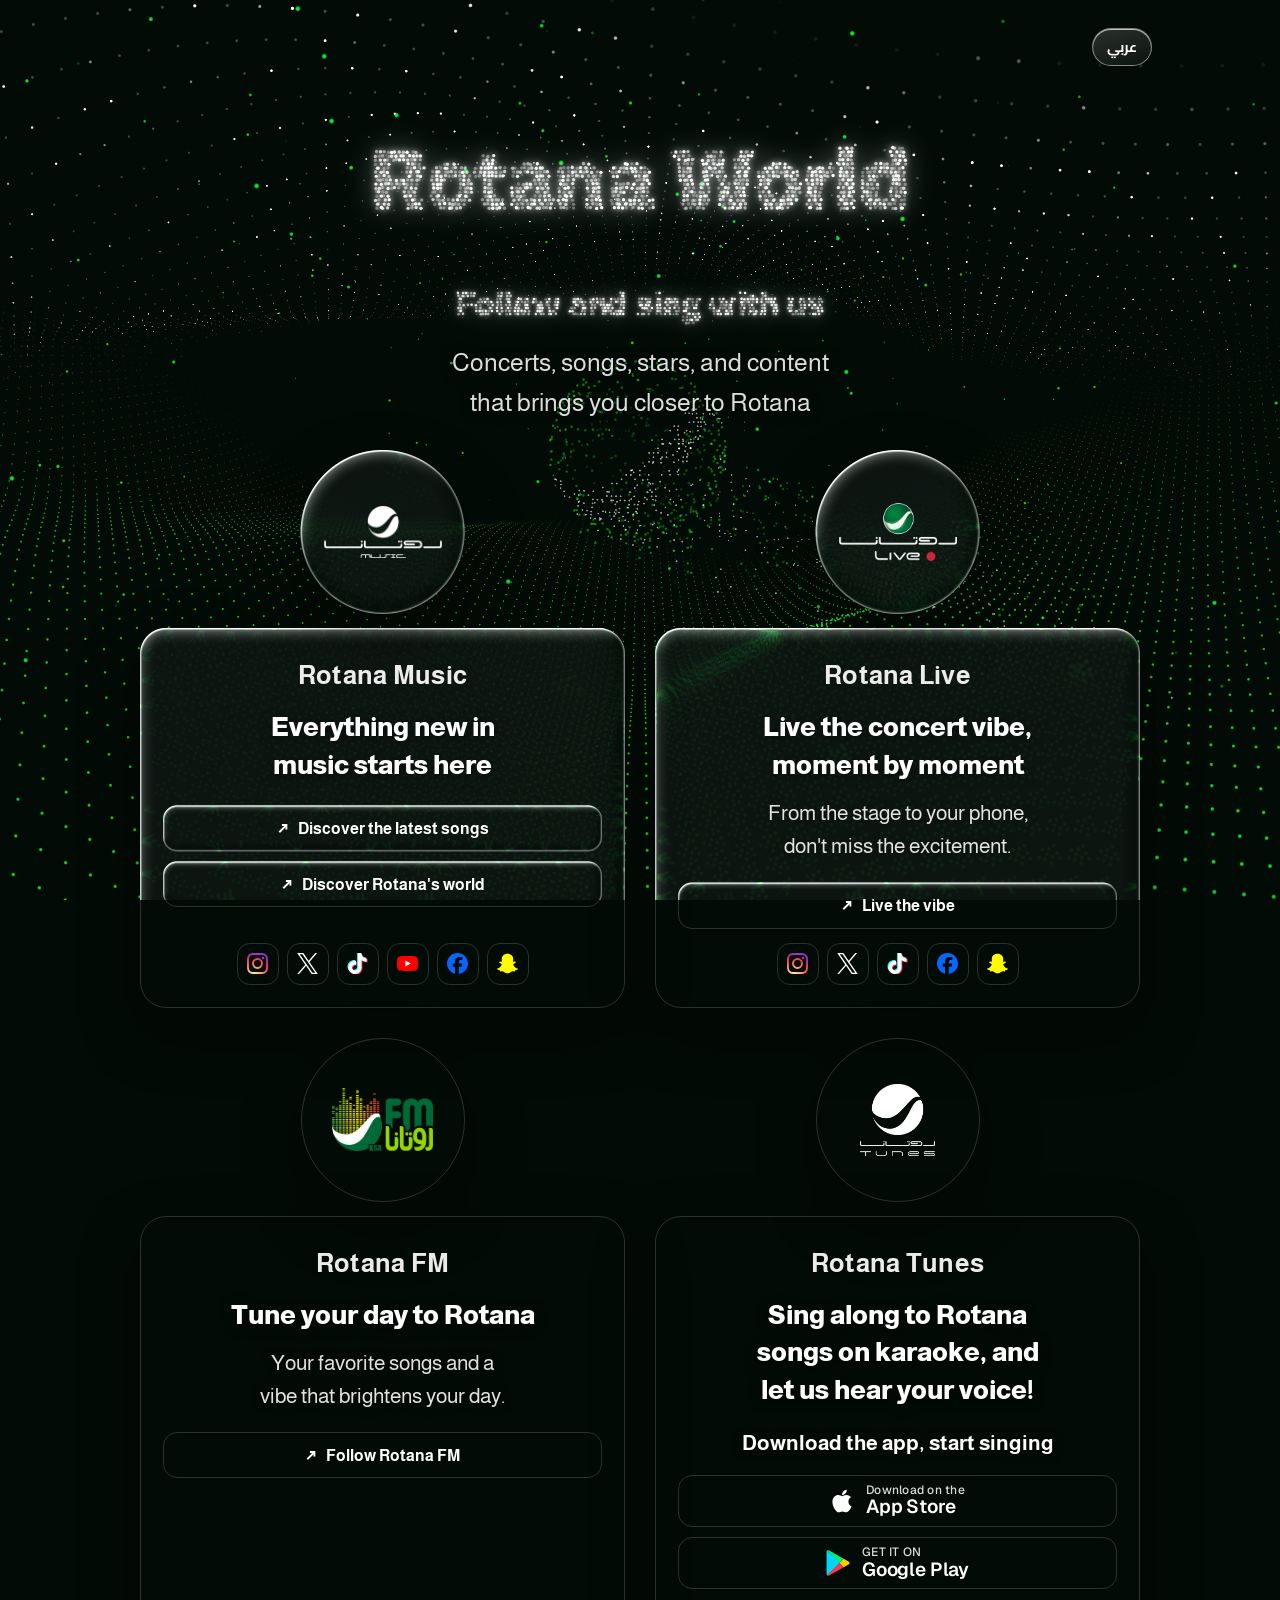
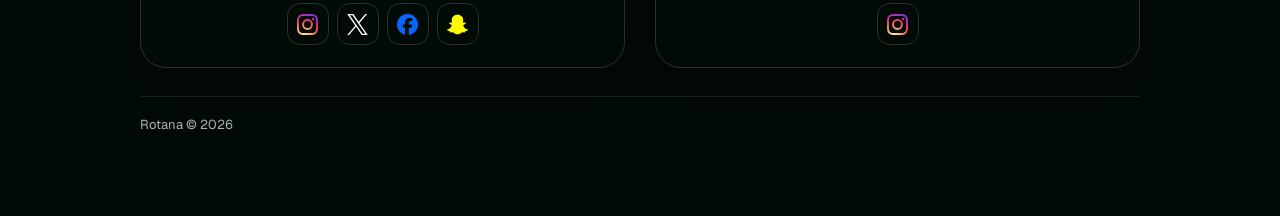
==== commit 5cfcc6dc: "Switch site font to Almarai" ====
--- a/index.html
+++ b/index.html
@@ -9,7 +9,7 @@
     <link rel="preconnect" href="https://fonts.gstatic.com" crossorigin />
     <link
       rel="stylesheet"
-      href="https://fonts.googleapis.com/css2?family=IBM+Plex+Sans+Arabic:wght@400;500;600;700&family=Readex+Pro:wght@400;500;600;700&family=Alexandria:wght@300;400;500;600;700&family=Cairo:wght@800;900&family=Geist:wght@400;500;600&family=Geist+Mono:wght@400&display=swap"
+      href="https://fonts.googleapis.com/css2?family=IBM+Plex+Sans+Arabic:wght@400;500;600;700&family=Readex+Pro:wght@400;500;600;700&family=Almarai:wght@300;400;700;800&family=Cairo:wght@800;900&family=Geist:wght@400;500;600&family=Geist+Mono:wght@400&display=swap"
     />
     <link rel="stylesheet" href="style.css" />
     <style>
@@ -349,16 +349,16 @@
         .x-icon svg { width: 21px !important; height: 21px !important; }
       }
 
-      /* ---- Font: Alexandria (AR + EN) ---- */
+      /* ---- Font: Almarai (AR + EN) ---- */
       .x-card h2, .x-card__line, .x-btn, .x-tagline, .x-card__note,
       html[lang="en"] .x-card h2, html[lang="en"] .x-card__line, html[lang="en"] .x-tagline, html[lang="en"] .x-card__note {
-        font-family: "Alexandria", "IBM Plex Sans Arabic", system-ui, sans-serif !important;
-      }
-      .x-card h2 { font-weight: 600 !important; }
-      .x-card__line { font-weight: 600 !important; }
+        font-family: "Almarai", "IBM Plex Sans Arabic", system-ui, sans-serif !important;
+      }
+      .x-card h2 { font-weight: 700 !important; }
+      .x-card__line { font-weight: 800 !important; }
       .x-card__note { font-weight: 400 !important; }
-      .x-card__note--cta { font-weight: 500 !important; }
-      .x-btn { font-weight: 500 !important; }
+      .x-card__note--cta { font-weight: 700 !important; }
+      .x-btn { font-weight: 700 !important; }
       .x-tagline { font-weight: 400 !important; }
     </style>
   </head>
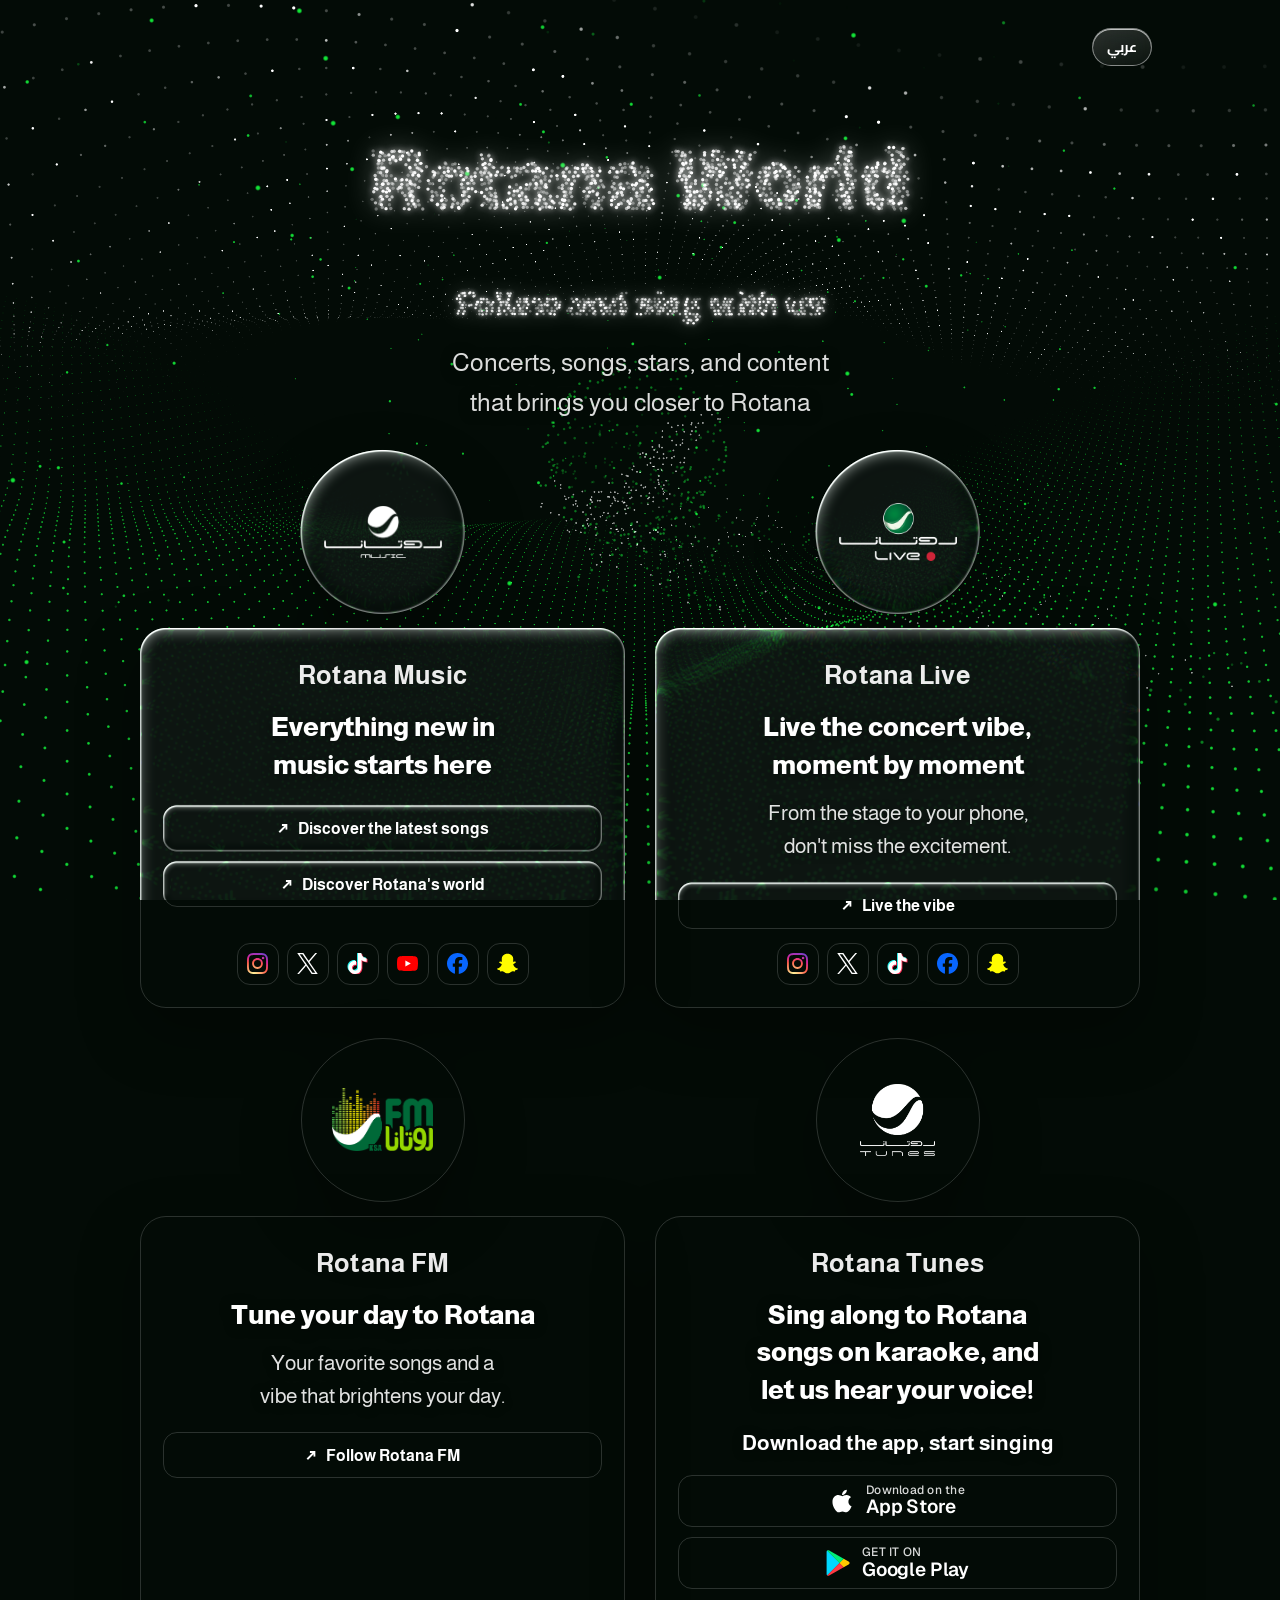
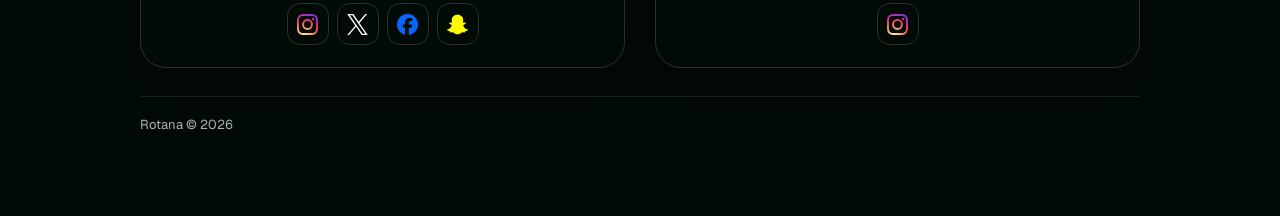
==== commit d8a4e2d5: "Fix glass on phones while scrolling + add visit counter" ====
--- a/index.html
+++ b/index.html
@@ -685,5 +685,6 @@
     dotText("dotTitleWrap", "dotTitle", "عالم روتانا", "Rotana World", "__dtSet");
     dotText("dotSubWrap", "dotSub", "تابع وغنّي معانا", "Follow and sing with us", "__dsSet");
     </script>
+    <script src="rw-track.js" defer></script>
   </body>
 </html>
